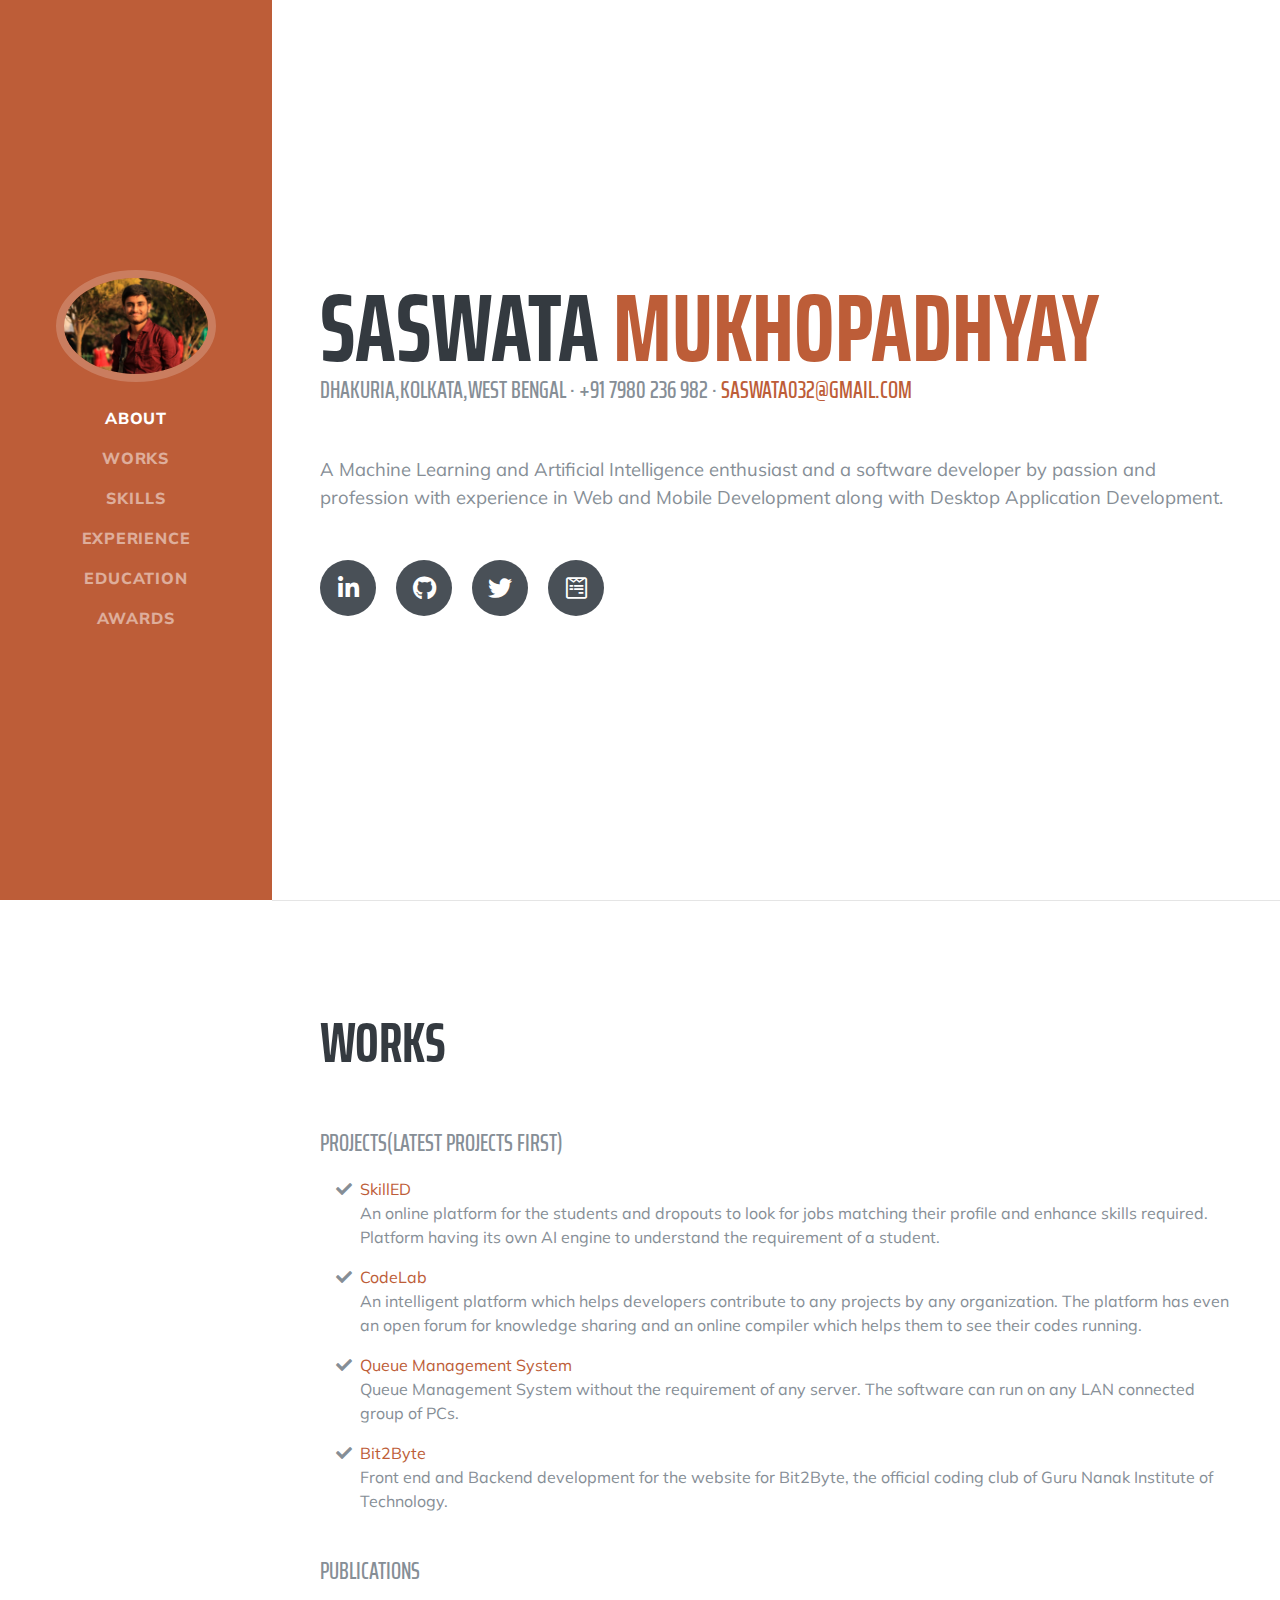
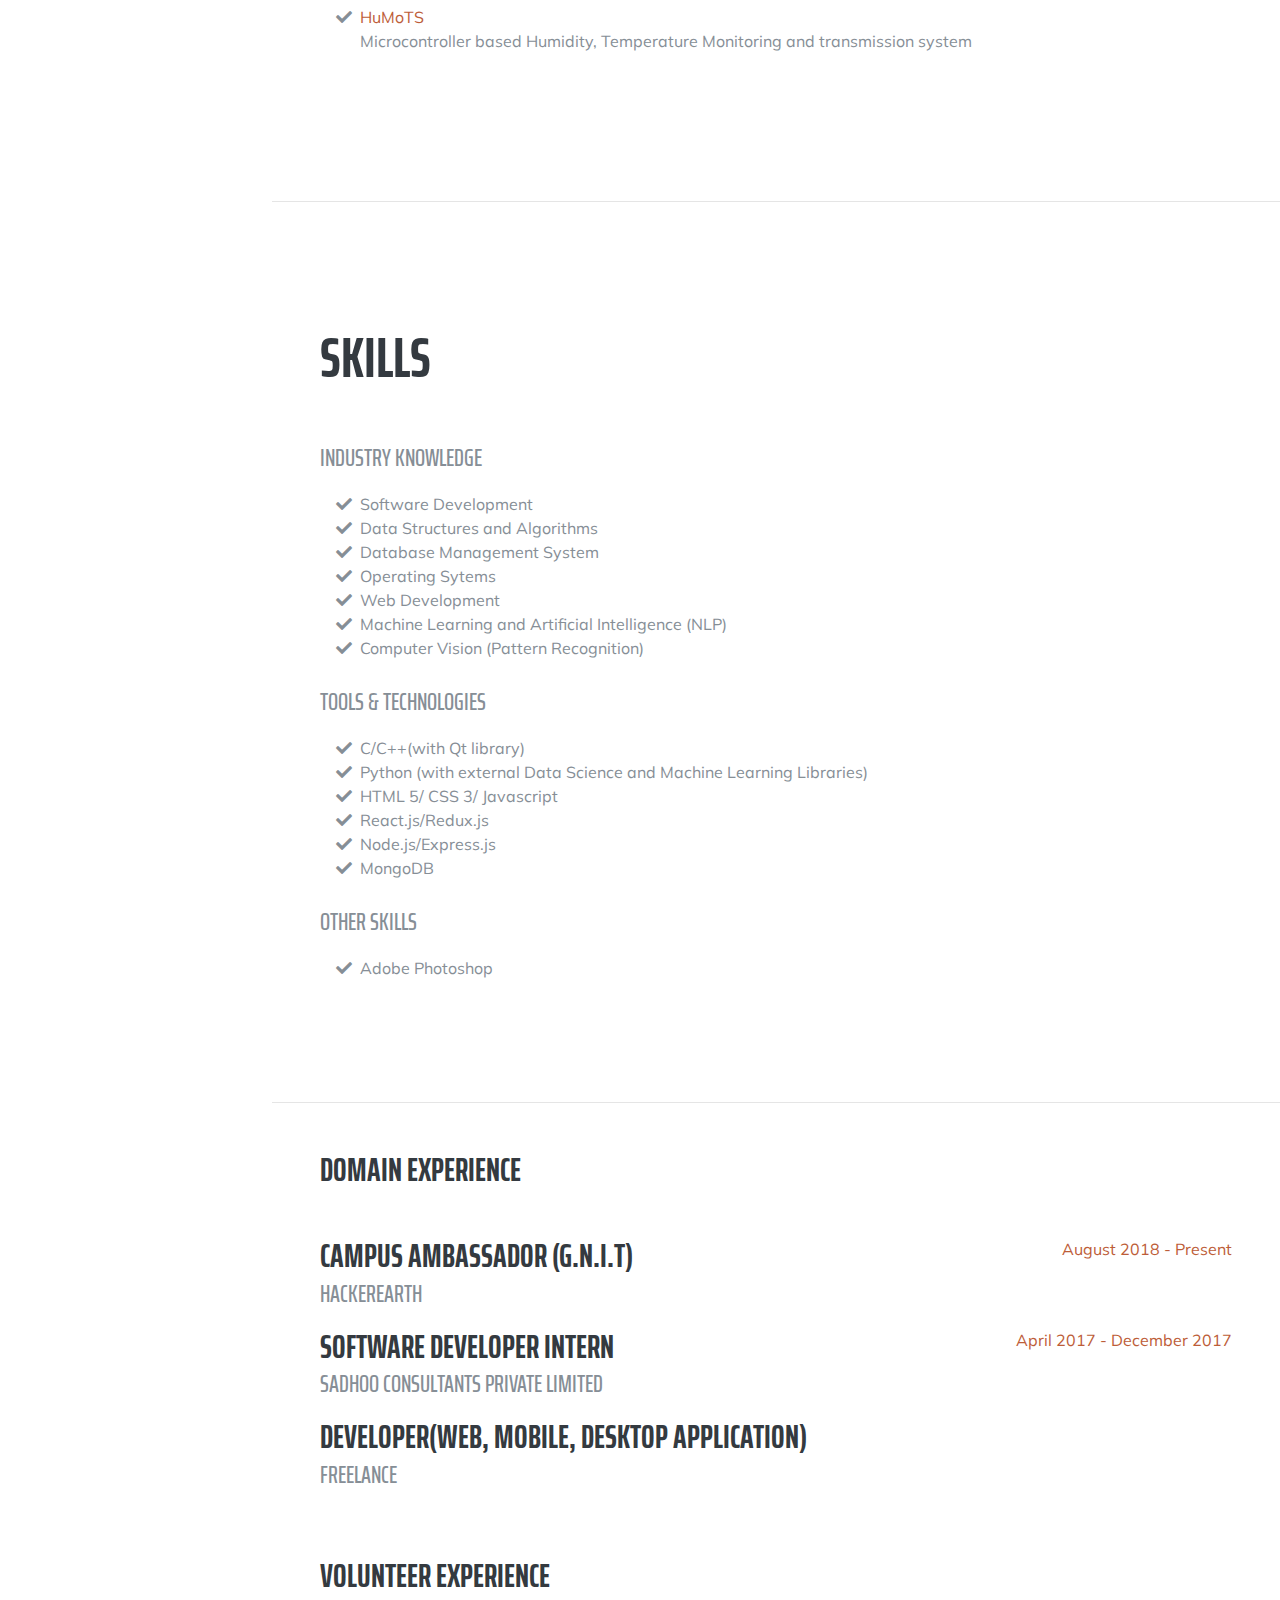
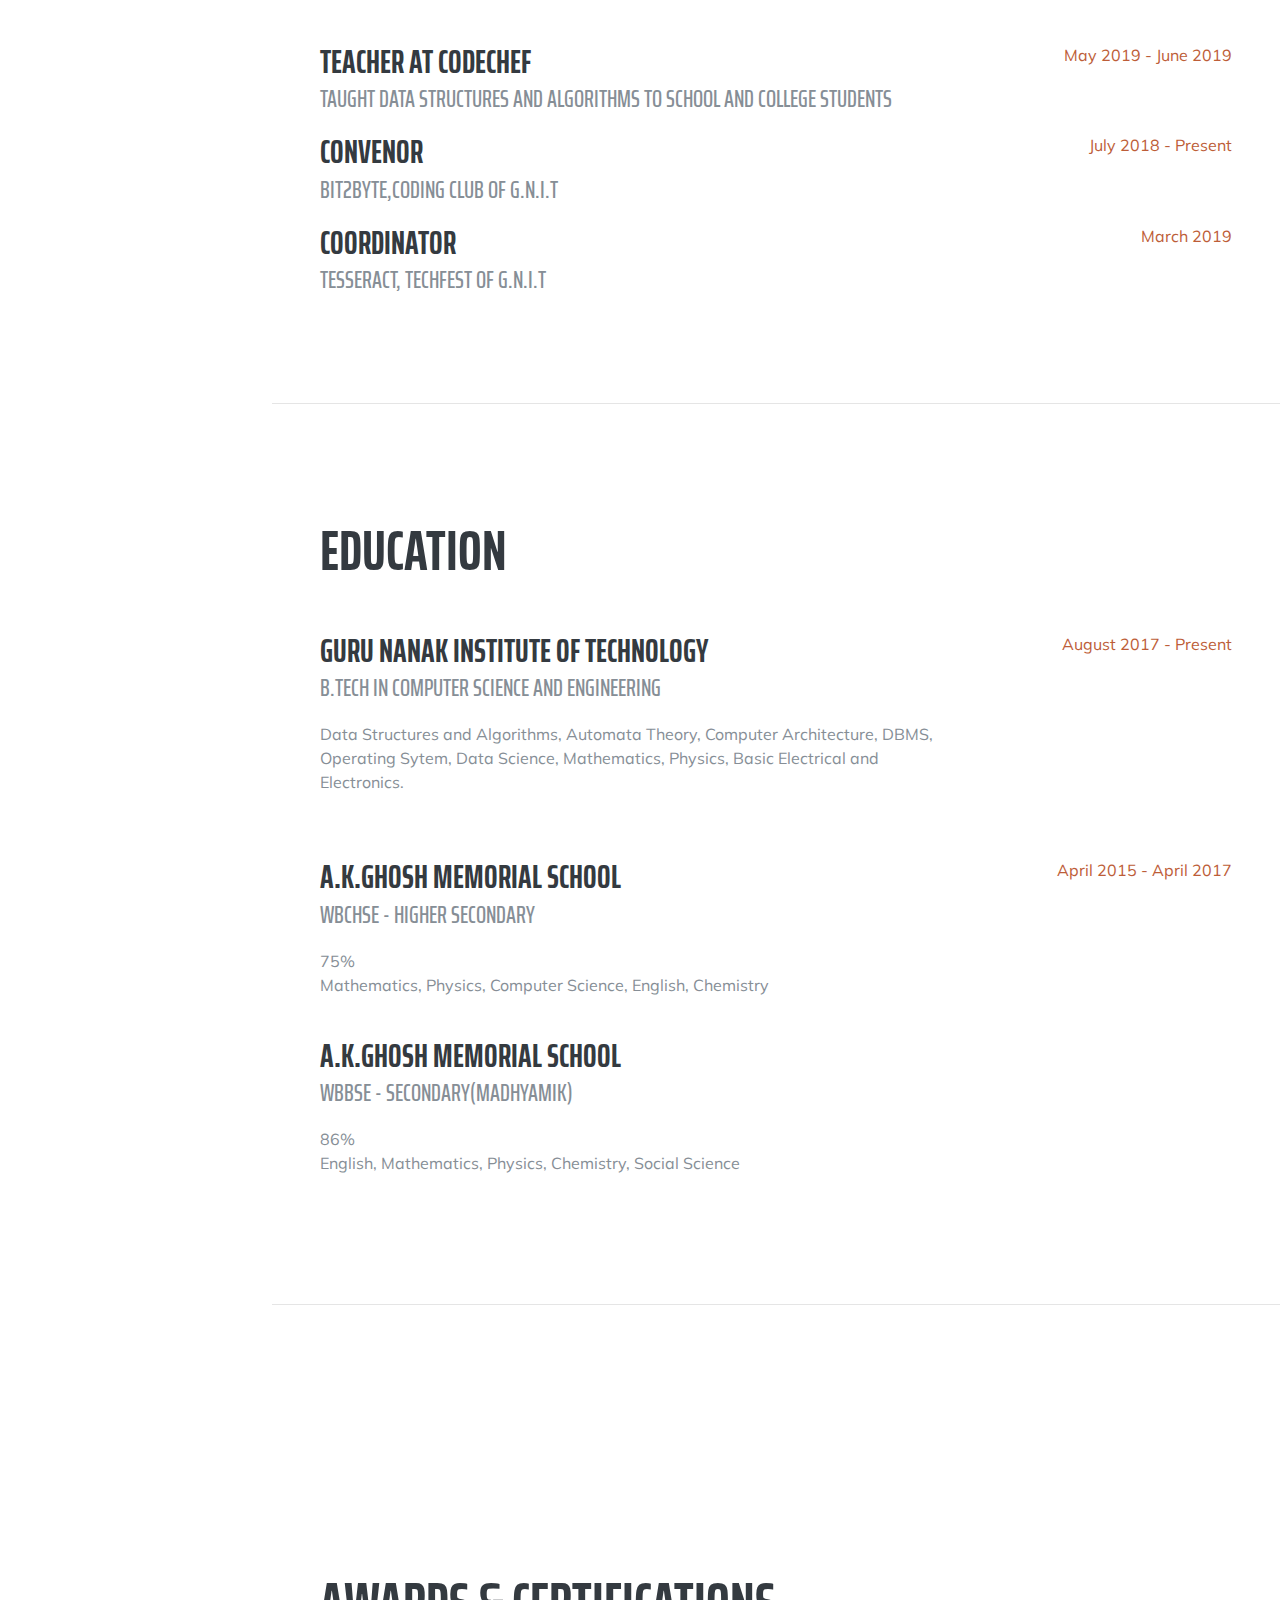
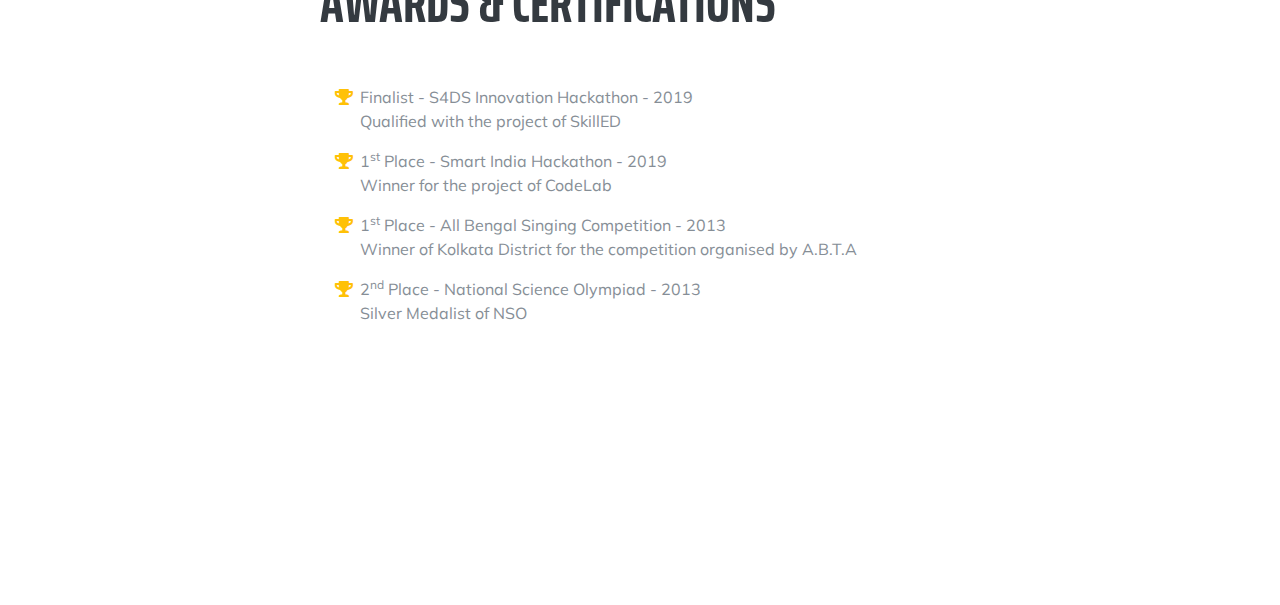
==== index.html @ 65274678 "Update index.html" ====
<!DOCTYPE html>
<html lang="en">


<head>
<meta charset="utf-8">
<meta name="viewport" content="width=device-width, initial-scale=1, shrink-to-fit=no">
<meta name="description" content="Developer resume for Saswata Mukhopadhyay">
<meta name="author" content="Saswata Mukhopadhyay">
<title>Saswata Mukhopadhyay</title>

<link href="vendor/bootstrap/css/bootstrap.min.css" rel="stylesheet">

<link href="https://fonts.googleapis.com/css?family=Saira+Extra+Condensed:500,700" rel="stylesheet">
<link href="https://fonts.googleapis.com/css?family=Muli:400,400i,800,800i" rel="stylesheet">
<link href="vendor/fontawesome-free/css/all.min.css" rel="stylesheet">

<link href="css/resume.min.css" rel="stylesheet">
</head>
<body id="page-top">
<nav class="navbar navbar-expand-lg navbar-dark bg-primary fixed-top" id="sideNav">
<a class="navbar-brand js-scroll-trigger" href="#page-top">
<span class="d-block d-lg-none">Saswata Mukhopadhyay</span>
<span class="d-none d-lg-block">
<img class="img-fluid img-profile rounded-circle mx-auto mb-2" src="img/profile.jpg" width="262px" height="262px" alt="Saswata">
</span>
</a>
<button class="navbar-toggler" type="button" data-toggle="collapse" data-target="#navbarSupportedContent" aria-controls="navbarSupportedContent" aria-expanded="false" aria-label="Toggle navigation">
<span class="navbar-toggler-icon"></span>
</button>
<div class="collapse navbar-collapse" id="navbarSupportedContent">
<ul class="navbar-nav">
<li class="nav-item">
<a class="nav-link js-scroll-trigger" href="#about">About</a>
</li>
<li class="nav-item">
<a class="nav-link js-scroll-trigger" href="#interests">Works</a>
</li>
<li class="nav-item">
<a class="nav-link js-scroll-trigger" href="#skills">Skills</a>
</li>
<li class="nav-item">
<a class="nav-link js-scroll-trigger" href="#experience">Experience</a>
</li>
<li class="nav-item">
<a class="nav-link js-scroll-trigger" href="#education">Education</a>
</li>
<li class="nav-item">
<a class="nav-link js-scroll-trigger" href="#awards">Awards</a>
</li>
</ul>
</div>
</nav>
<div class="container-fluid p-0">
<section class="resume-section p-3 p-lg-5 d-flex align-items-center" id="about">
<div class="w-100">
<h1 class="mb-0">Saswata
<span class="text-primary">Mukhopadhyay</span>
</h1>
<div class="subheading mb-5">Dhakuria,Kolkata,West Bengal · +91 7980 236 982 ·
<a href="mailto:saswata032@gmail.com">saswata032@gmail.com</a>
</div>
<p class="lead mb-5">A Machine Learning and Artificial Intelligence enthusiast and a software developer by passion and profession with experience in Web and Mobile Development along with Desktop Application Development.</p>
<div class="social-icons">
<a href="https://www.linkedin.com/in/sas032/" target="_blank">
<i class="fab fa-linkedin-in"></i>
</a>
<a href="https://github.com/sas032" target="_blank">
<i class="fab fa-github"></i>
</a>
<a href="https://twitter.com/SaswataMukhopa2" target="_blank">
<i class="fab fa-twitter"></i>
</a>
<a href="#" target="_blank">
<i class="fab fa-wpforms"></i>
</a>
</div>
</div>
</section>



<hr class="m-0">
<section class="resume-section p-3 p-lg-5 d-flex align-items-center" id="interests">
<div class="w-100">
<h2 class="mb-5">Works</h2>

<div class="subheading mb-3">Projects(Latest Projects First) </div>
<ul class="fa-ul mb-0">
<li>
<i class="fa-li fa fa-check"></i>
<a href="#" target="_blank">SkillED</a></li>
<p>An online platform for the students and dropouts to look for jobs matching their profile and enhance skills required. Platform having its own AI engine to understand the requirement of a student.</p>
<li>
<i class="fa-li fa fa-check"></i>
<a href="#" target="_blank">CodeLab</a></li>
<p>An intelligent platform which helps developers contribute to any projects by any organization. The platform has even an open forum for knowledge sharing and an online compiler which helps them to see their codes running.</p>
<li>
<i class="fa-li fa fa-check"></i>
<a href="#" target="_blank">Queue Management System</a></li>
<p>Queue Management System without the requirement of any server. The software can run on any LAN connected group of PCs.</p>
<li>
<i class="fa-li fa fa-check"></i>
<a href="#" target="_blank">Bit2Byte</a></li>
<p>Front end and Backend development for the website for Bit2Byte, the official coding club of Guru Nanak Institute of Technology.</p>
</ul><br>

 <div class="subheading mb-3">Publications </div>
<ul class="fa-ul mb-0">
<li>
<i class="fa-li fa fa-check"></i>
<a href="#" target="_blank">HuMoTS</a></li>
  <p>Microcontroller based Humidity, Temperature Monitoring and transmission system</p>
</ul><br>

<!-- <div class="subheading mb-3">Patents </div>
<ul class="fa-ul mb-0">
<li>
<i class="fa-li fa fa-check"></i>
<a href="#" target="_blank">ABC</a>
</li>
</ul><br> -->
</div>
</section>



<hr class="m-0">
<section class="resume-section p-3 p-lg-5 d-flex align-items-center" id="skills">
<div class="w-100">
<h2 class="mb-5">Skills</h2>
<div class="subheading mb-3">Industry Knowledge </div>
<ul class="fa-ul mb-0">
<li>
<i class="fa-li fa fa-check"></i>
Software Development</li>
<li>
<i class="fa-li fa fa-check"></i>
Data Structures and Algorithms</li>
<li>
<li>
<i class="fa-li fa fa-check"></i>
Database Management System</li>
<li>
<li>
<i class="fa-li fa fa-check"></i>
Operating Sytems</li>
<li>
<i class="fa-li fa fa-check"></i>
Web Development</li>
<li>
<i class="fa-li fa fa-check"></i>
Machine Learning and Artificial Intelligence (NLP)</li>
<li>
<i class="fa-li fa fa-check"></i>
Computer Vision (Pattern Recognition)</li>
</ul><br>
<div class="subheading mb-3">Tools &amp; Technologies </div>
<ul class="fa-ul mb-0">
<li>
<i class="fa-li fa fa-check"></i>
C/C++(with Qt library)</li>
<li>
<i class="fa-li fa fa-check"></i>
Python (with external Data Science and Machine Learning Libraries)</li>
<li>
<i class="fa-li fa fa-check"></i>
HTML 5/ CSS 3/ Javascript</li>
<li>
<i class="fa-li fa fa-check"></i>
React.js/Redux.js</li>
<li>
<i class="fa-li fa fa-check"></i>
Node.js/Express.js</li>
<li>
<i class="fa-li fa fa-check"></i>
MongoDB</li>
</ul><br>
<div class="subheading mb-3">Other Skills </div>
<ul class="fa-ul mb-0">
<li>
<i class="fa-li fa fa-check"></i>
Adobe Photoshop</li>
<li>
</ul>
</div>
</section>




<hr class="m-0">
<section class="resume-section p-3 p-lg-5 d-flex justify-content-center" id="experience">
<div class="w-100">
 <h3 class="mb-0">Domain Experience</h3><br><br>
<div class="resume-item d-flex flex-column flex-md-row justify-content-between">
<div class="resume-content">
<h3 class="mb-0">Campus Ambassador (G.N.I.T)</h3>
<div class="subheading mb-3">HackerEarth</div>
</div>
<div class="resume-date text-md-right">
<span class="text-primary">August 2018 - Present</span>
</div>
</div>
<div class="resume-item d-flex flex-column flex-md-row justify-content-between">
<div class="resume-content">
<h3 class="mb-0">Software Developer Intern</h3>
<div class="subheading mb-3">Sadhoo Consultants Private Limited</div>
</div>
<div class="resume-date text-md-right">
<span class="text-primary">April 2017 - December 2017</span>
</div>
</div>
<div class="resume-item d-flex flex-column flex-md-row justify-content-between">
<div class="resume-content">
<h3 class="mb-0">Developer(Web, Mobile, Desktop Application)</h3>
<div class="subheading mb-3">Freelance</div>
</div>
</div><br><br>
 <h3 class="mb-0">Volunteer Experience</h3><br><br>
<div class="resume-item d-flex flex-column flex-md-row justify-content-between">

<div class="resume-content">
<h3 class="mb-0">Teacher at CodeChef</h3>
<div class="subheading mb-3">Taught Data Structures and Algorithms to school and college students</div>
</div>
<div class="resume-date text-md-right">
<span class="text-primary">May 2019 - June 2019</span>
</div>
</div>
<div class="resume-item d-flex flex-column flex-md-row justify-content-between">
<div class="resume-content">
<h3 class="mb-0">Convenor</h3>
<div class="subheading mb-3">Bit2Byte,coding club of G.N.I.T</div>
</div>
<div class="resume-date text-md-right">
<span class="text-primary">July 2018 - Present</span>
</div>
</div>
 <div class="resume-item d-flex flex-column flex-md-row justify-content-between">
<div class="resume-content">
<h3 class="mb-0">Coordinator</h3>
<div class="subheading mb-3">Tesseract, Techfest of G.N.I.T</div>
</div>
<div class="resume-date text-md-right">
<span class="text-primary">March 2019 </span>
</div>
</div>
</div>
</section>








<hr class="m-0">
<section class="resume-section p-3 p-lg-5 d-flex align-items-center" id="education">
<div class="w-100">
<h2 class="mb-5">Education</h2>
<div class="resume-item d-flex flex-column flex-md-row justify-content-between mb-5">
<div class="resume-content">
<h3 class="mb-0">Guru Nanak Institute of Technology</h3>
<div class="subheading mb-3">B.Tech in  Computer Science and Engineering</div>
<div></div>
<p>Data Structures and Algorithms, Automata Theory, Computer Architecture, DBMS, Operating Sytem, Data Science, Mathematics, Physics, Basic Electrical and Electronics.</p>
</div>
<div class="resume-date text-md-right">
<span class="text-primary">August 2017 - Present</span>
</div>
</div>
<div class="resume-item d-flex flex-column flex-md-row justify-content-between">
<div class="resume-content">
<h3 class="mb-0">A.K.Ghosh Memorial School</h3>
<div class="subheading mb-3">WBCHSE - Higher Secondary</div>
<div>75%</div>
<p>Mathematics, Physics, Computer Science, English, Chemistry</p>
</div>
<div class="resume-date text-md-right">
<span class="text-primary">April 2015 - April 2017</span>
</div>
</div><br>
<div class="resume-item d-flex flex-column flex-md-row justify-content-between">
<div class="resume-content">
<h3 class="mb-0">A.K.Ghosh Memorial School</h3>
<div class="subheading mb-3">WBBSE - Secondary(Madhyamik)</div>
<div>86%</div>
<p>English, Mathematics, Physics, Chemistry, Social Science</p>
</div>
</div>
</div>
</section>














<hr class="m-0">
<section class="resume-section p-3 p-lg-5 d-flex align-items-center" id="awards">
<div class="w-100">
<h2 class="mb-5">Awards &amp; Certifications</h2>
<ul class="fa-ul mb-0">
<li>
<i class="fa-li fa fa-trophy text-warning"></i>
Finalist - S4DS Innovation Hackathon - 2019
<p>Qualified with the project of SkillED</p>
</li>
<li>
<i class="fa-li fa fa-trophy text-warning"></i>
1<sup>st</sup>
Place - Smart India Hackathon - 2019
<p>Winner for the project of CodeLab</p>
</li>
<li>
<i class="fa-li fa fa-trophy text-warning"></i>
1<sup>st</sup>
Place - All Bengal Singing Competition - 2013
<p>Winner of Kolkata District for the competition organised by A.B.T.A</p>
</li>
<li>
<i class="fa-li fa fa-trophy text-warning"></i>
2<sup>nd</sup>
Place - National Science Olympiad - 2013
<p>Silver Medalist of NSO</p>
</li>

</ul>
</div>
</section>
</div>

<script data-cfasync="false" src="cdn-cgi/scripts/5c5dd728/cloudflare-static/email-decode.min.js"></script><script src="vendor/jquery/jquery.min.js"></script>
<script src="vendor/bootstrap/js/bootstrap.bundle.min.js"></script>

<script src="vendor/jquery-easing/jquery.easing.min.js"></script>

<script src="js/resume.min.js"></script>
</body>

</html>
---- css/resume.min.css ----
/*!
 * Start Bootstrap - Resume v5.0.5 (https://startbootstrap.com/template-overviews/resume)
 * Copyright 2013-2019 Start Bootstrap
 * Licensed under MIT (https://github.com/BlackrockDigital/startbootstrap-resume/blob/master/LICENSE)
 */body{font-family:Muli,-apple-system,BlinkMacSystemFont,'Segoe UI',Roboto,'Helvetica Neue',Arial,sans-serif,'Apple Color Emoji','Segoe UI Emoji','Segoe UI Symbol','Noto Color Emoji';padding-top:54px;color:#868e96}@media (min-width:992px){body{padding-top:0;padding-left:17rem}}h1,h2,h3,h4,h5,h6{font-family:'Saira Extra Condensed',-apple-system,BlinkMacSystemFont,'Segoe UI',Roboto,'Helvetica Neue',Arial,sans-serif,'Apple Color Emoji','Segoe UI Emoji','Segoe UI Symbol','Noto Color Emoji';font-weight:700;text-transform:uppercase;color:#343a40}h1{font-size:6rem;line-height:5.5rem}h2{font-size:3.5rem}h3{font-size:2rem}p.lead{font-size:1.15rem;font-weight:400}.subheading{text-transform:uppercase;font-weight:500;font-family:'Saira Extra Condensed',-apple-system,BlinkMacSystemFont,'Segoe UI',Roboto,'Helvetica Neue',Arial,sans-serif,'Apple Color Emoji','Segoe UI Emoji','Segoe UI Symbol','Noto Color Emoji';font-size:1.5rem}.social-icons a{display:inline-block;height:3.5rem;width:3.5rem;background-color:#495057;color:#fff!important;border-radius:100%;text-align:center;font-size:1.5rem;line-height:3.5rem;margin-right:1rem}.social-icons a:last-child{margin-right:0}.social-icons a:hover{background-color:#bd5d38}.dev-icons{font-size:3rem}.dev-icons .list-inline-item i:hover{color:#bd5d38}#sideNav .navbar-nav .nav-item .nav-link{font-weight:800;letter-spacing:.05rem;text-transform:uppercase}#sideNav .navbar-toggler:focus{outline-color:#d48a6e}@media (min-width:992px){#sideNav{text-align:center;position:fixed;top:0;left:0;display:-webkit-box;display:-ms-flexbox;display:flex;-webkit-box-orient:vertical;-webkit-box-direction:normal;-ms-flex-direction:column;flex-direction:column;width:17rem;height:100vh}#sideNav .navbar-brand{display:-webkit-box;display:-ms-flexbox;display:flex;margin:auto auto 0;padding:.5rem}#sideNav .navbar-brand .img-profile{max-width:10rem;max-height:10rem;border:.5rem solid rgba(255,255,255,.2)}#sideNav .navbar-collapse{display:-webkit-box;display:-ms-flexbox;display:flex;-webkit-box-align:start;-ms-flex-align:start;align-items:flex-start;-webkit-box-flex:0;-ms-flex-positive:0;flex-grow:0;width:100%;margin-bottom:auto}#sideNav .navbar-collapse .navbar-nav{-webkit-box-orient:vertical;-webkit-box-direction:normal;-ms-flex-direction:column;flex-direction:column;width:100%}#sideNav .navbar-collapse .navbar-nav .nav-item{display:block}#sideNav .navbar-collapse .navbar-nav .nav-item .nav-link{display:block}}section.resume-section{padding-top:5rem!important;padding-bottom:5rem!important;max-width:75rem}section.resume-section .resume-item .resume-date{min-width:none}@media (min-width:768px){section.resume-section{min-height:100vh}section.resume-section .resume-item .resume-date{min-width:18rem}}@media (min-width:992px){section.resume-section{padding-top:3rem!important;padding-bottom:3rem!important}}.bg-primary{background-color:#bd5d38!important}.text-primary{color:#bd5d38!important}a{color:#bd5d38}a:active,a:focus,a:hover{color:#824027}
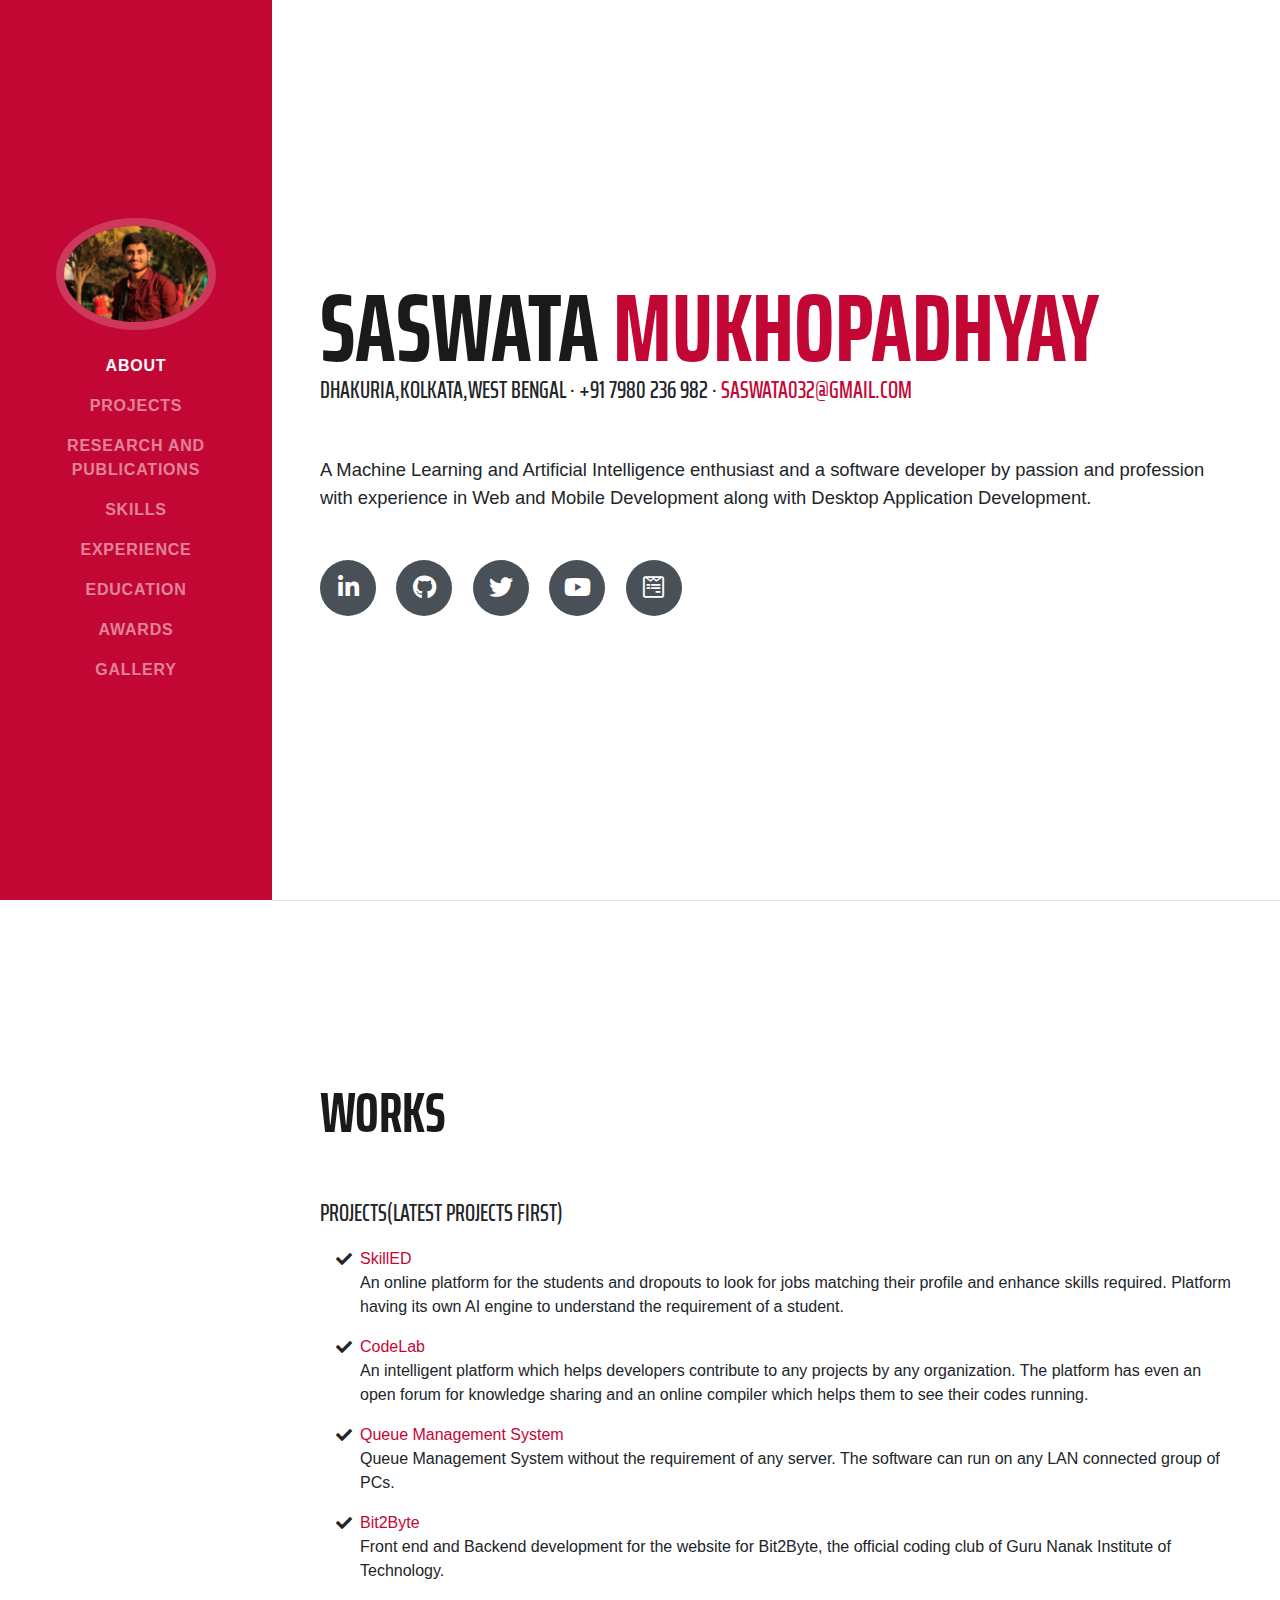
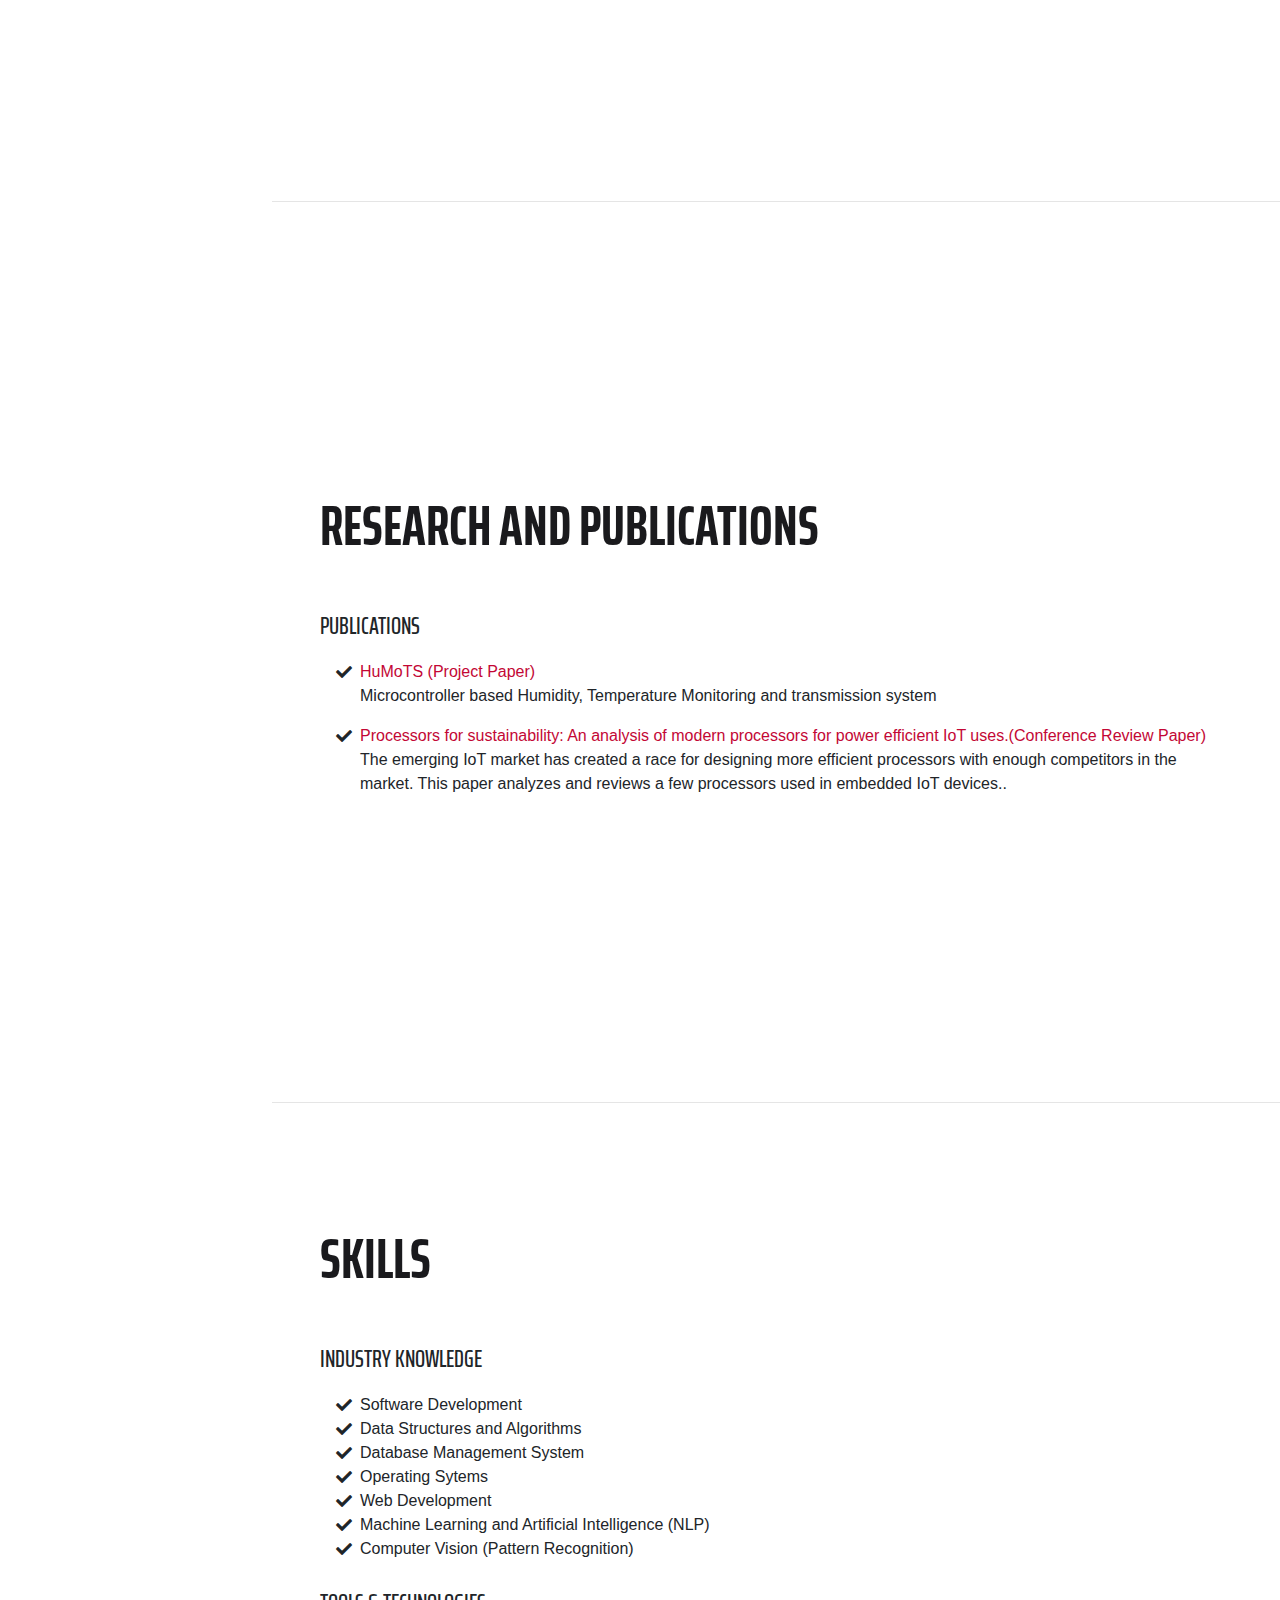
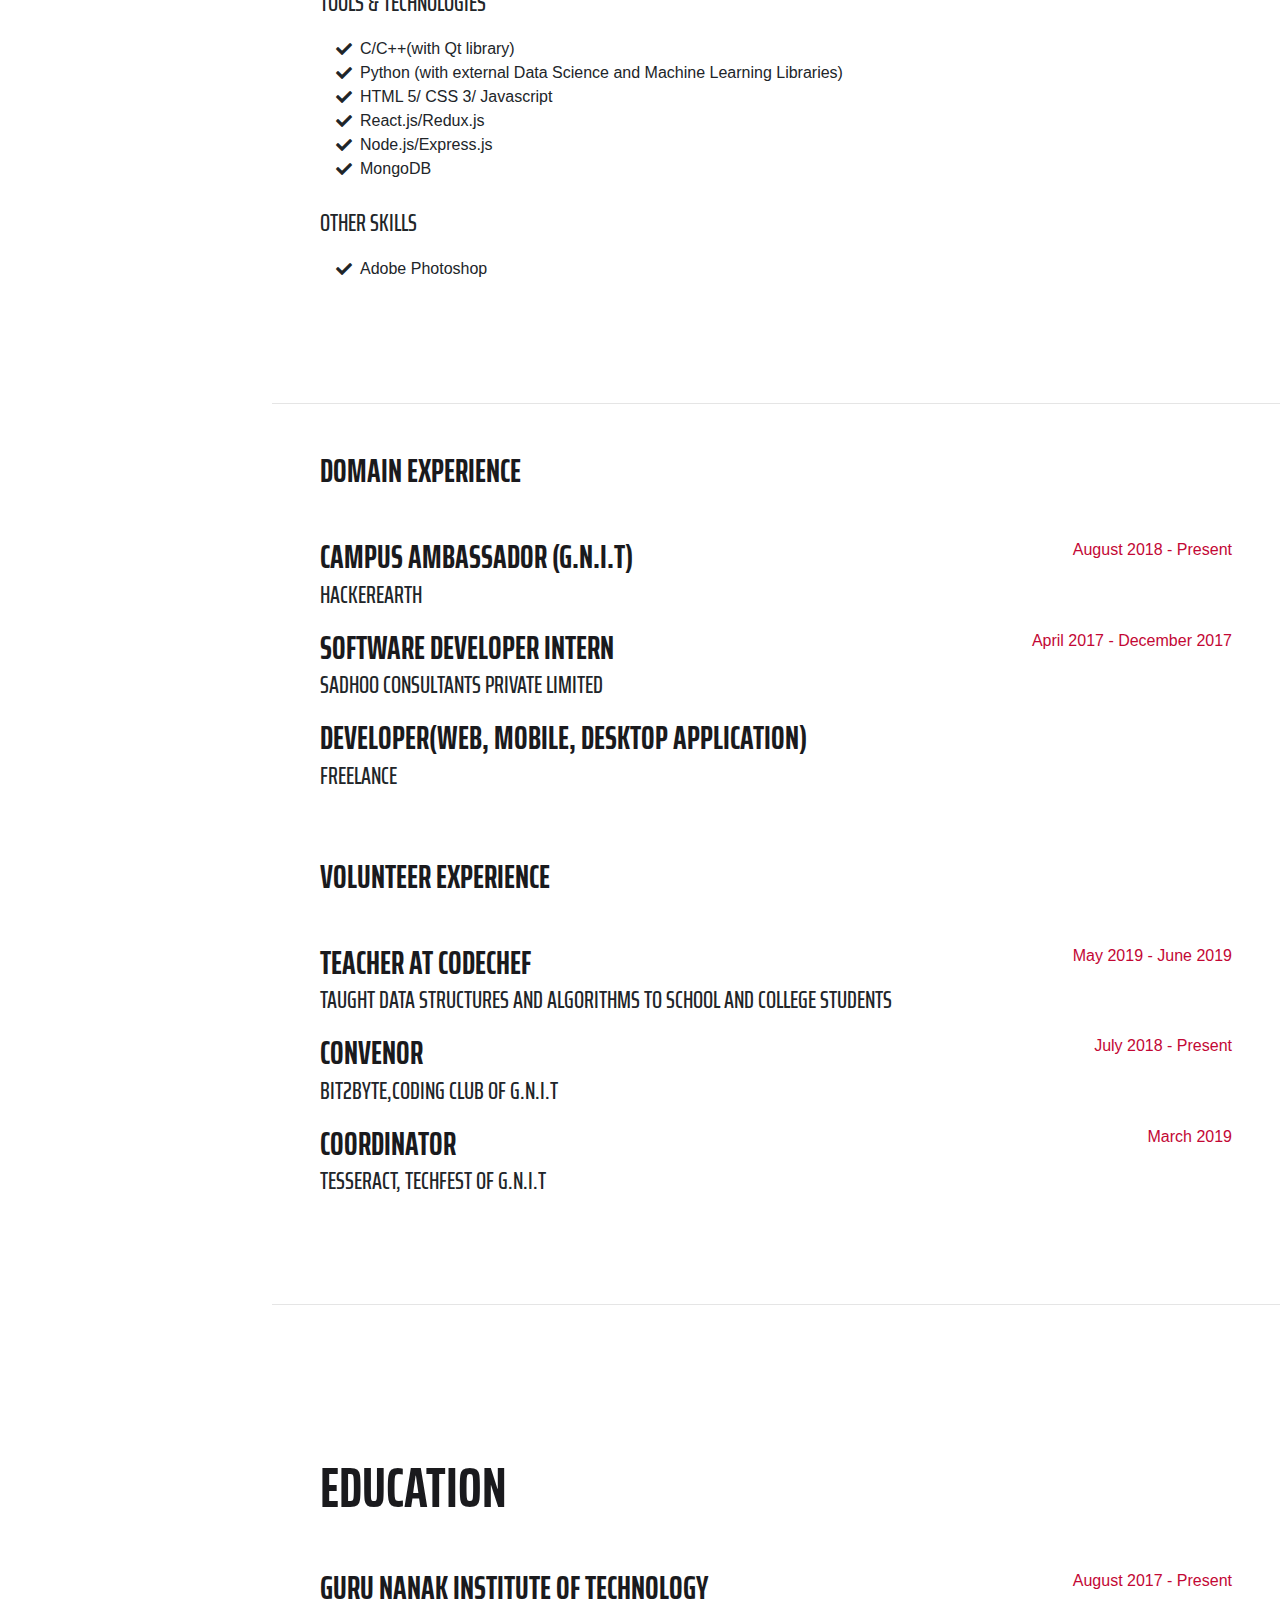
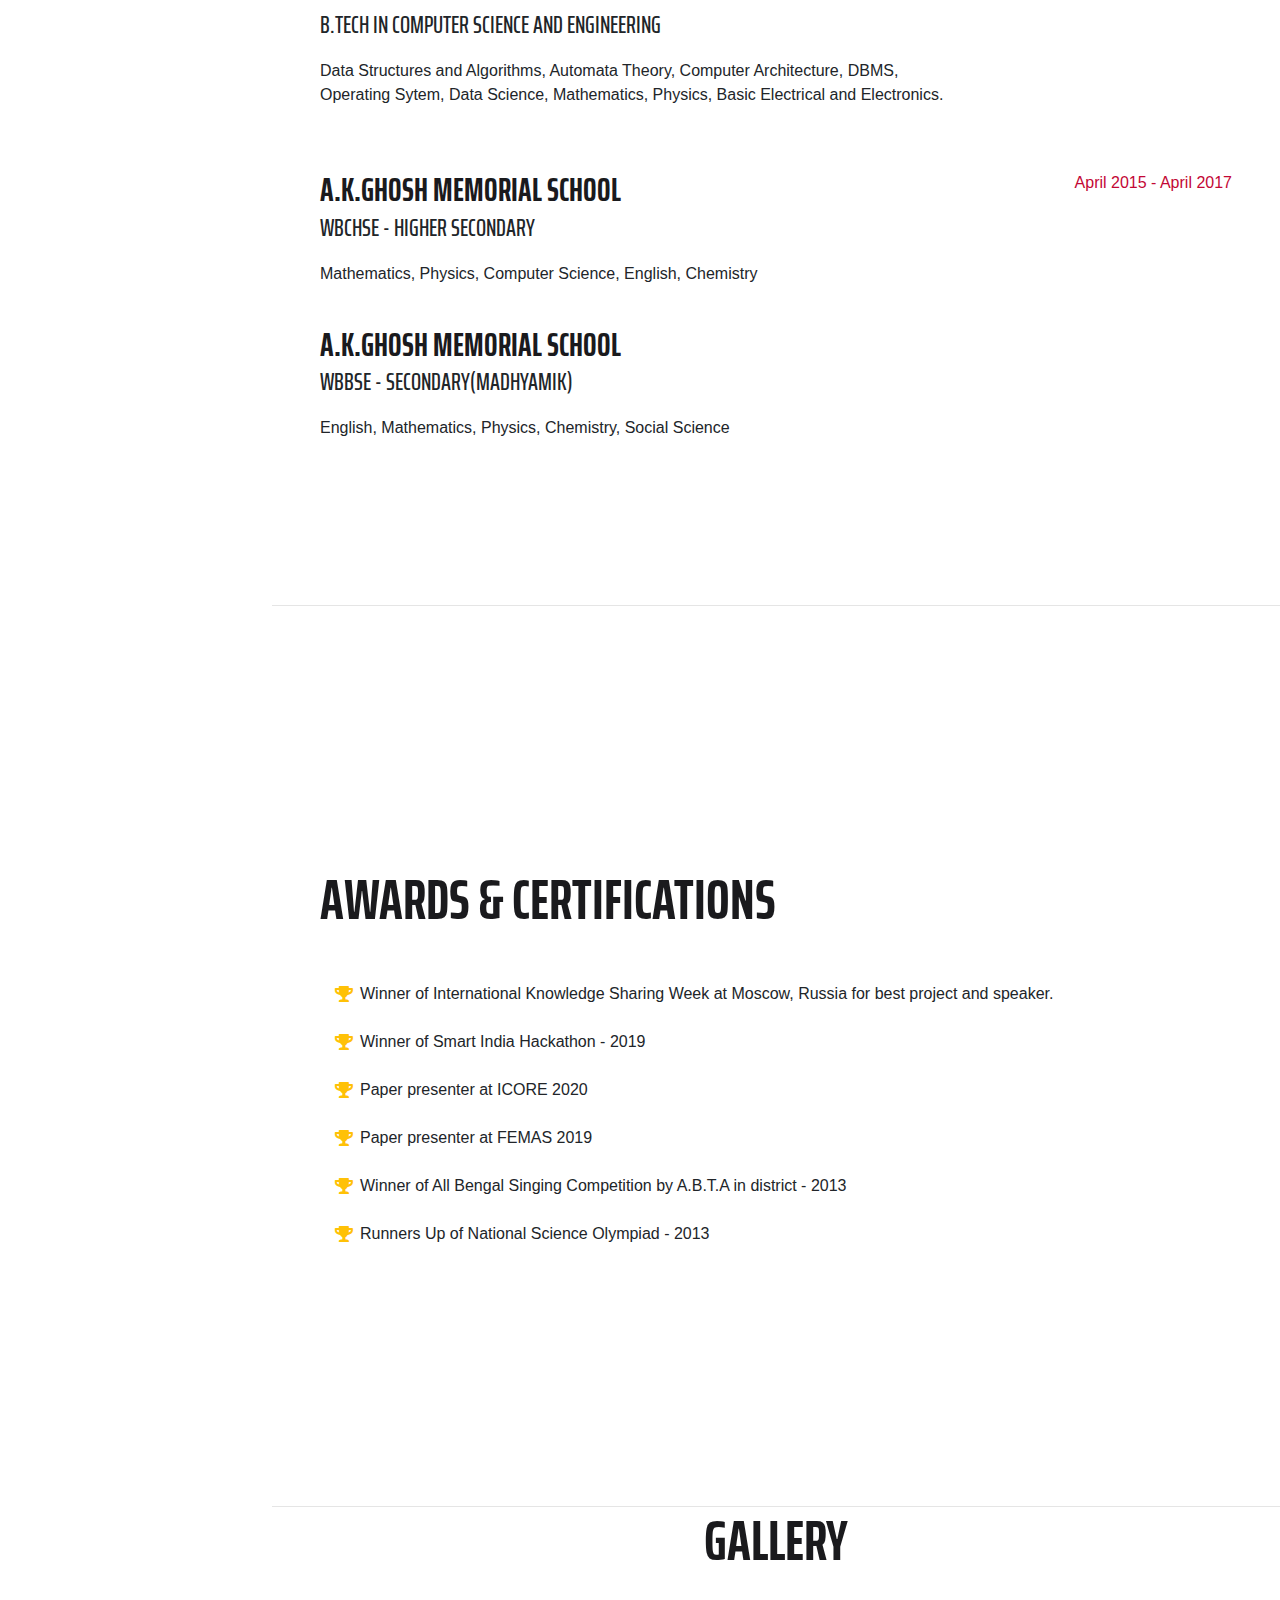
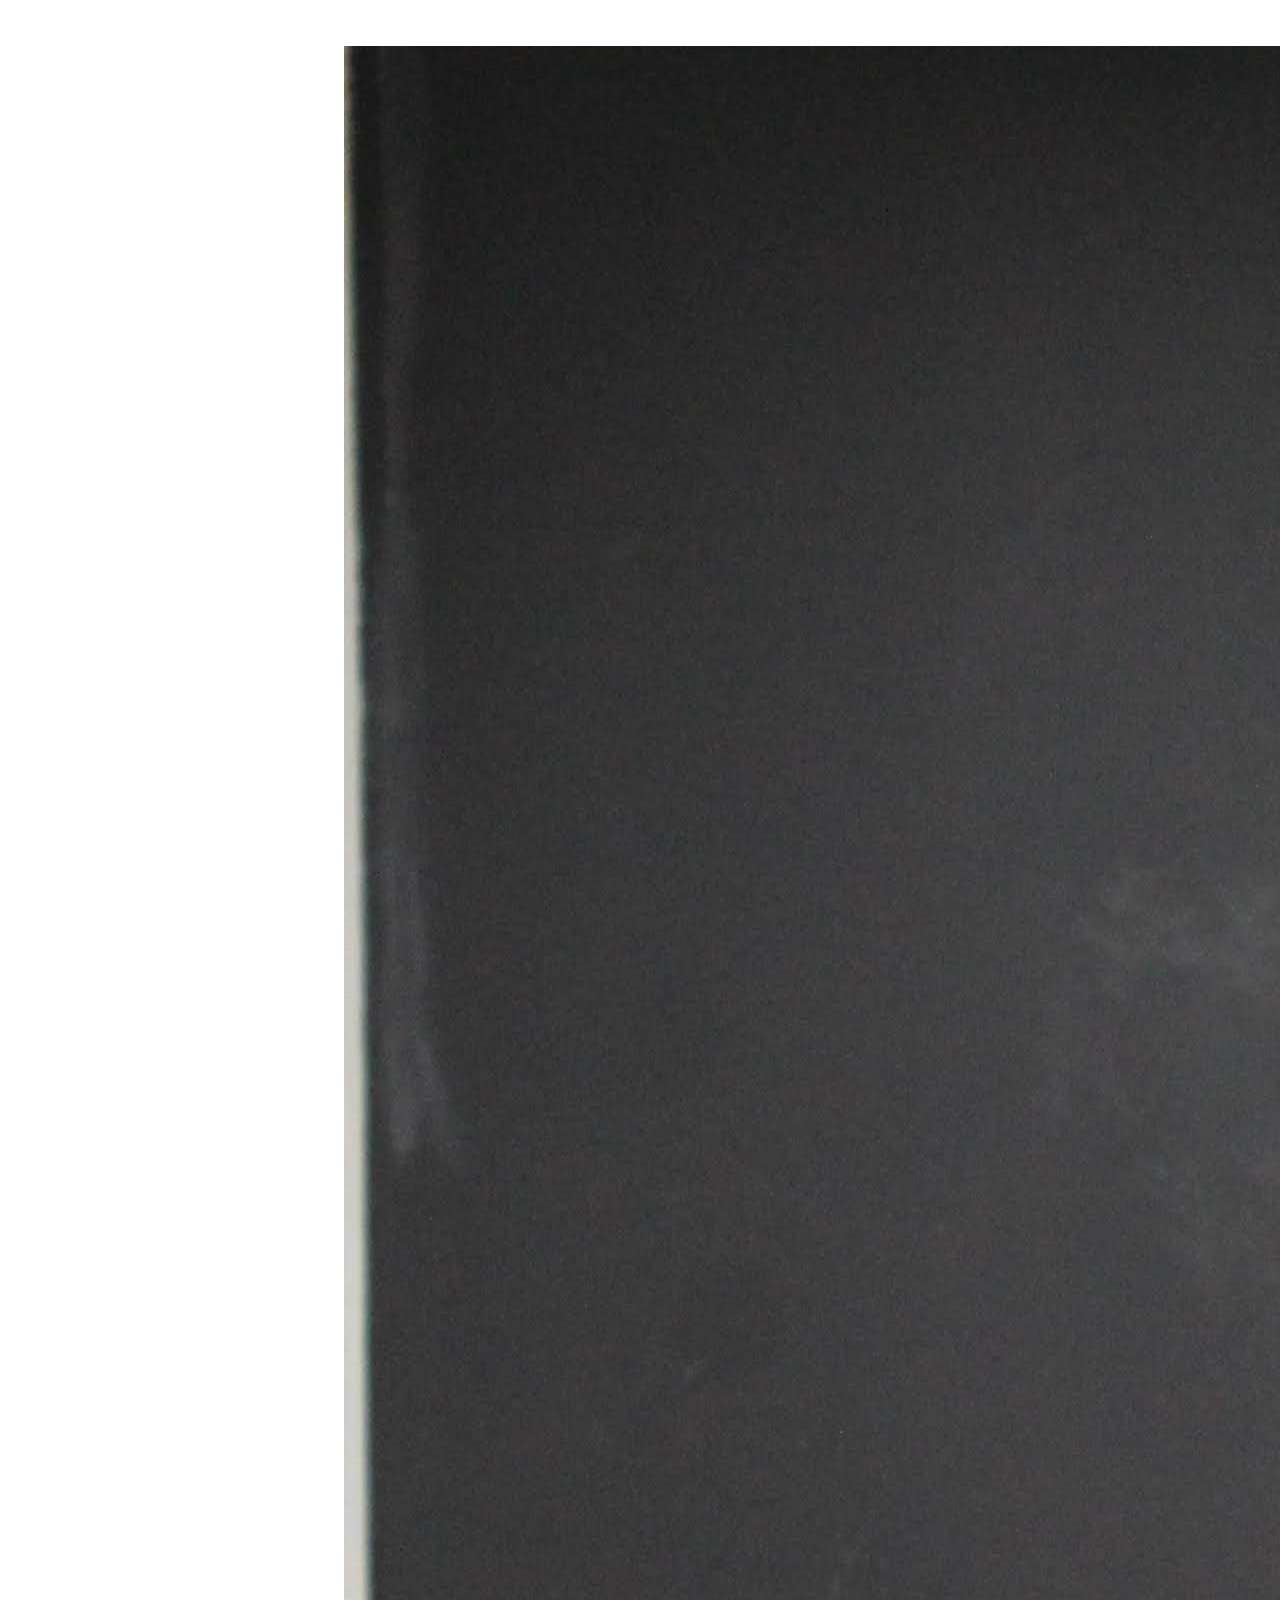
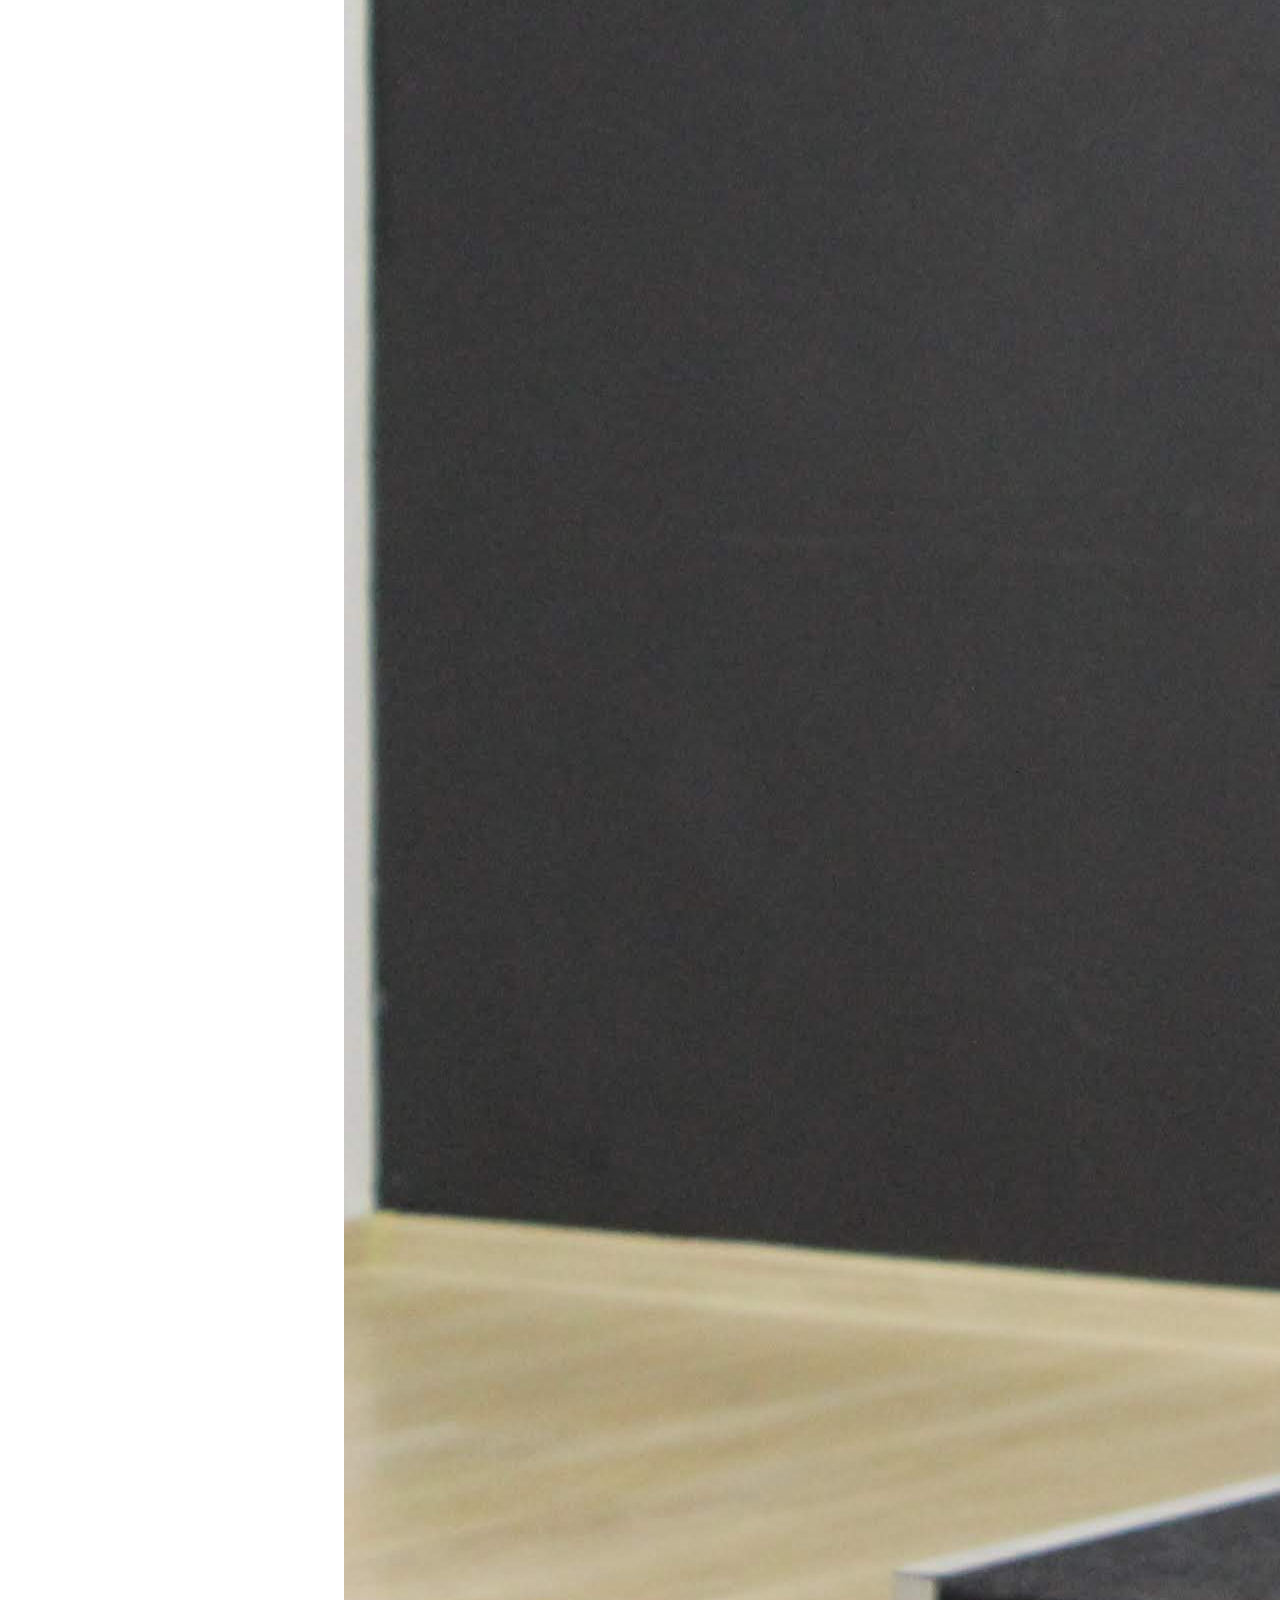
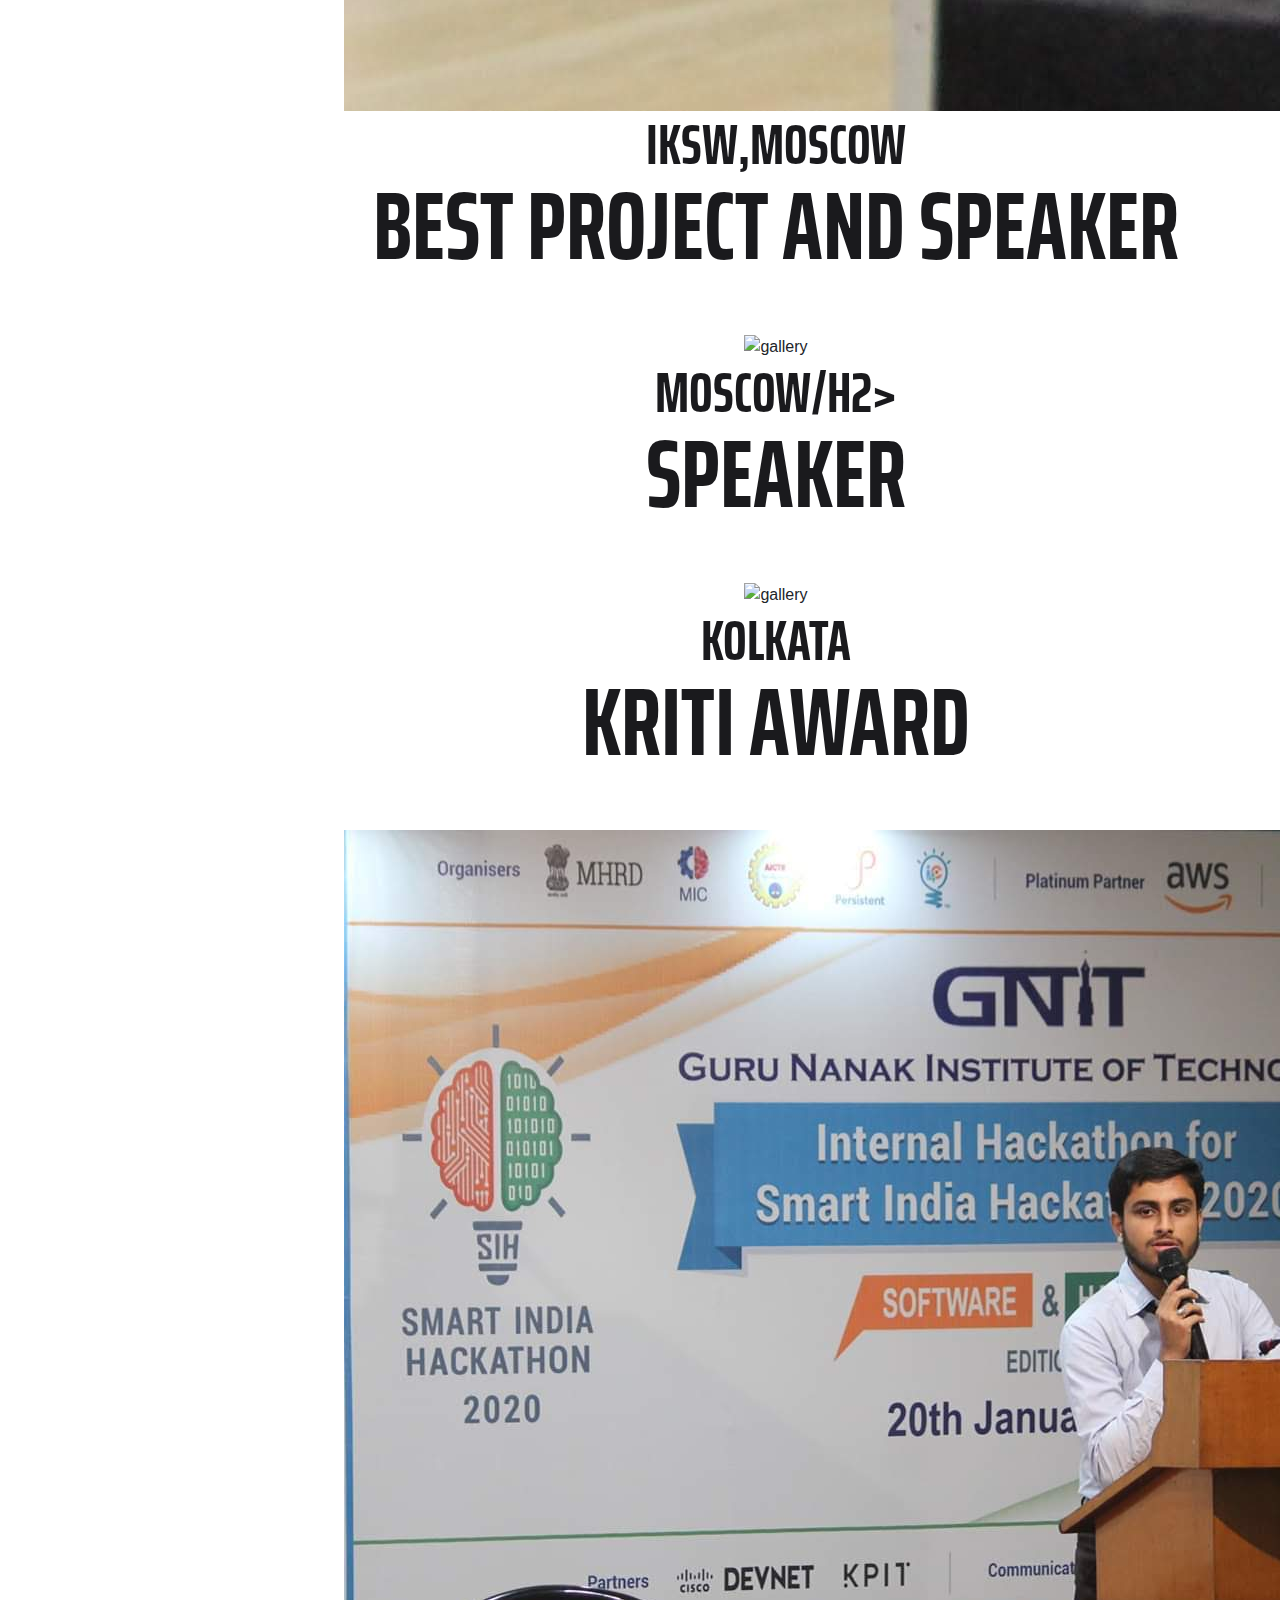
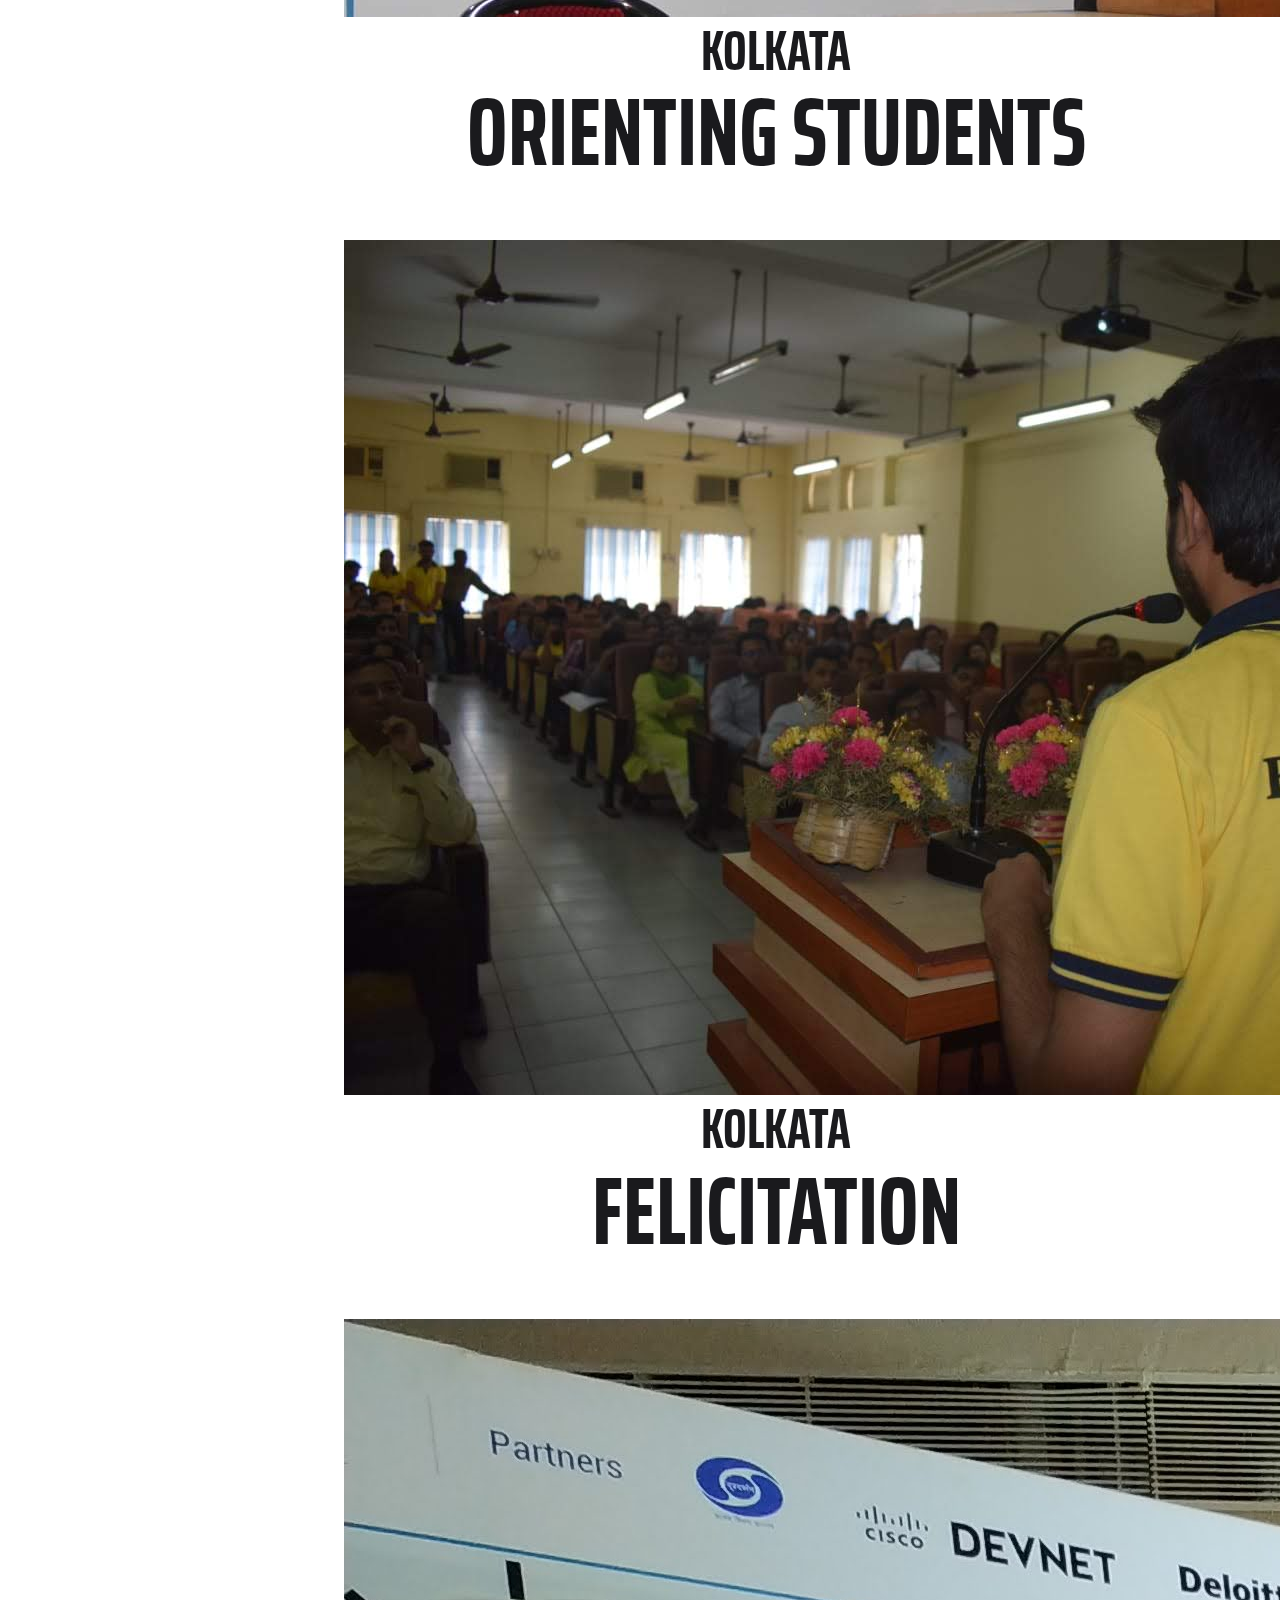
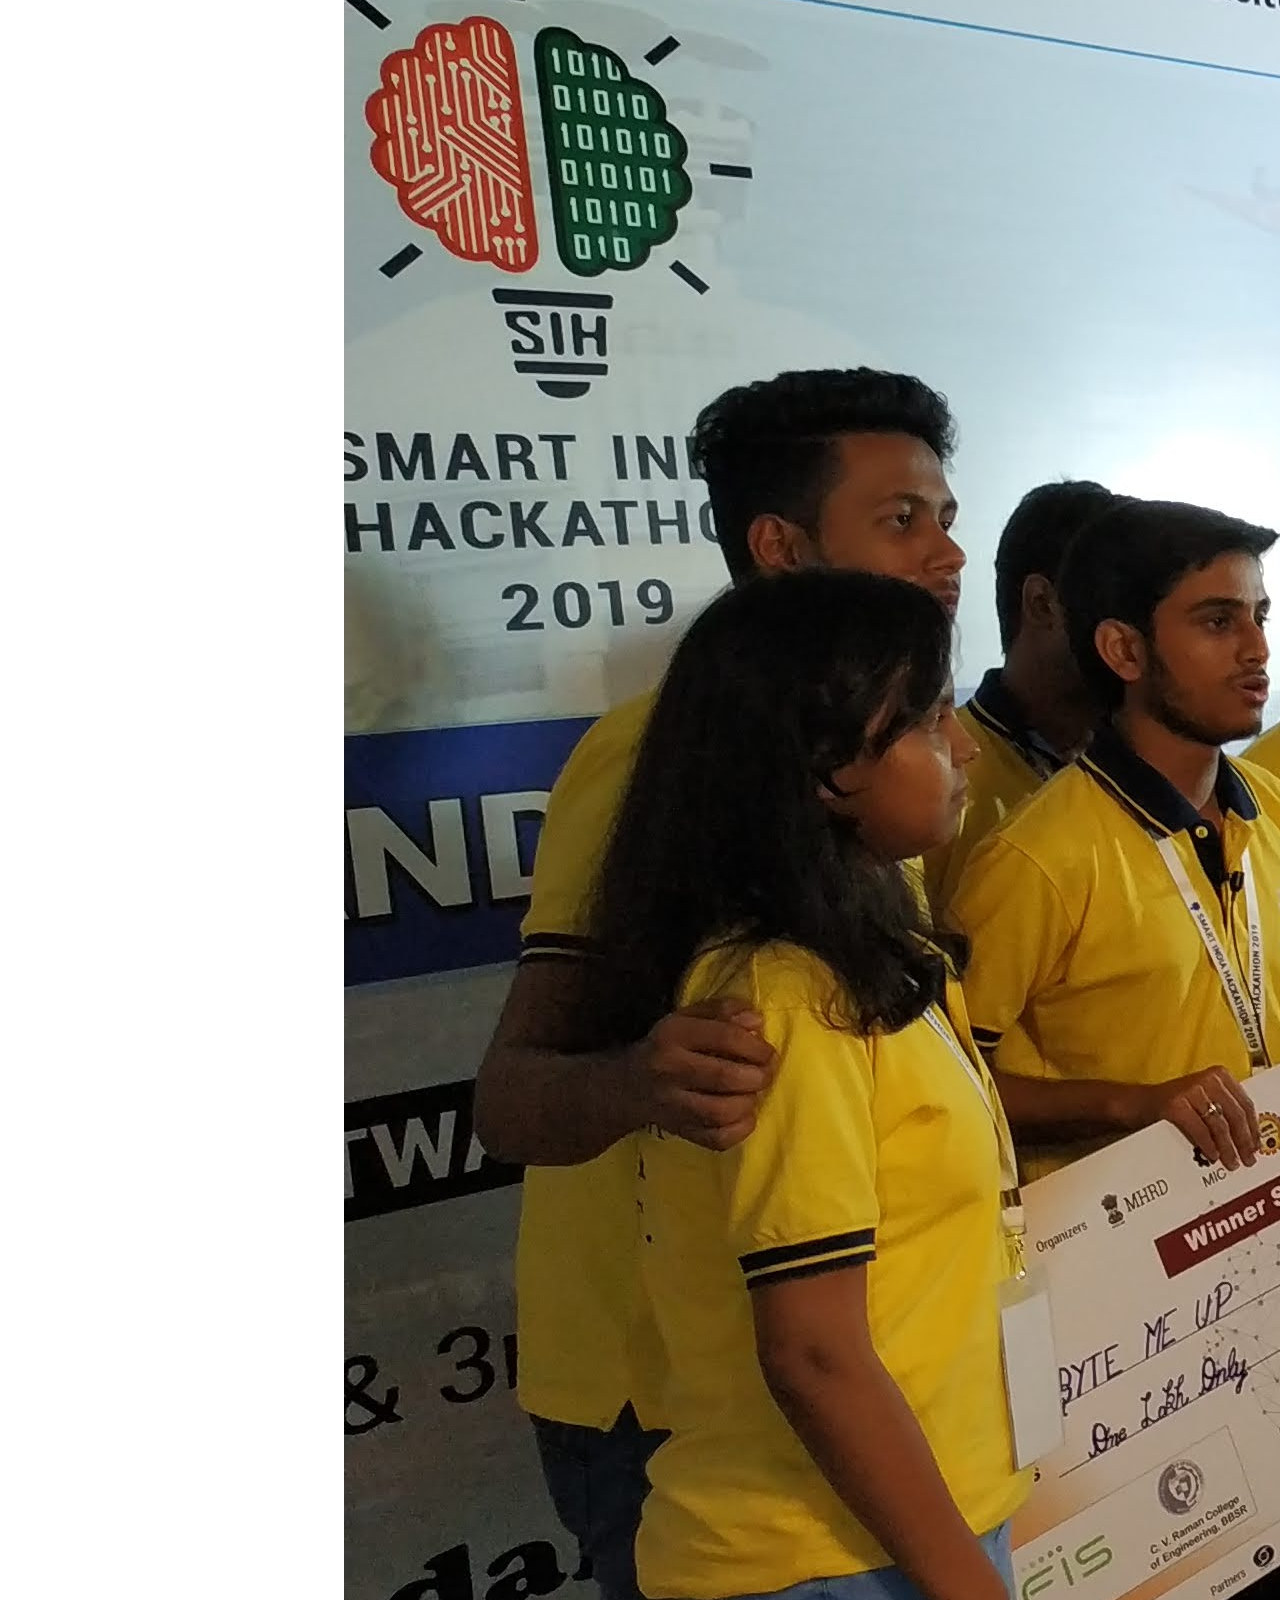
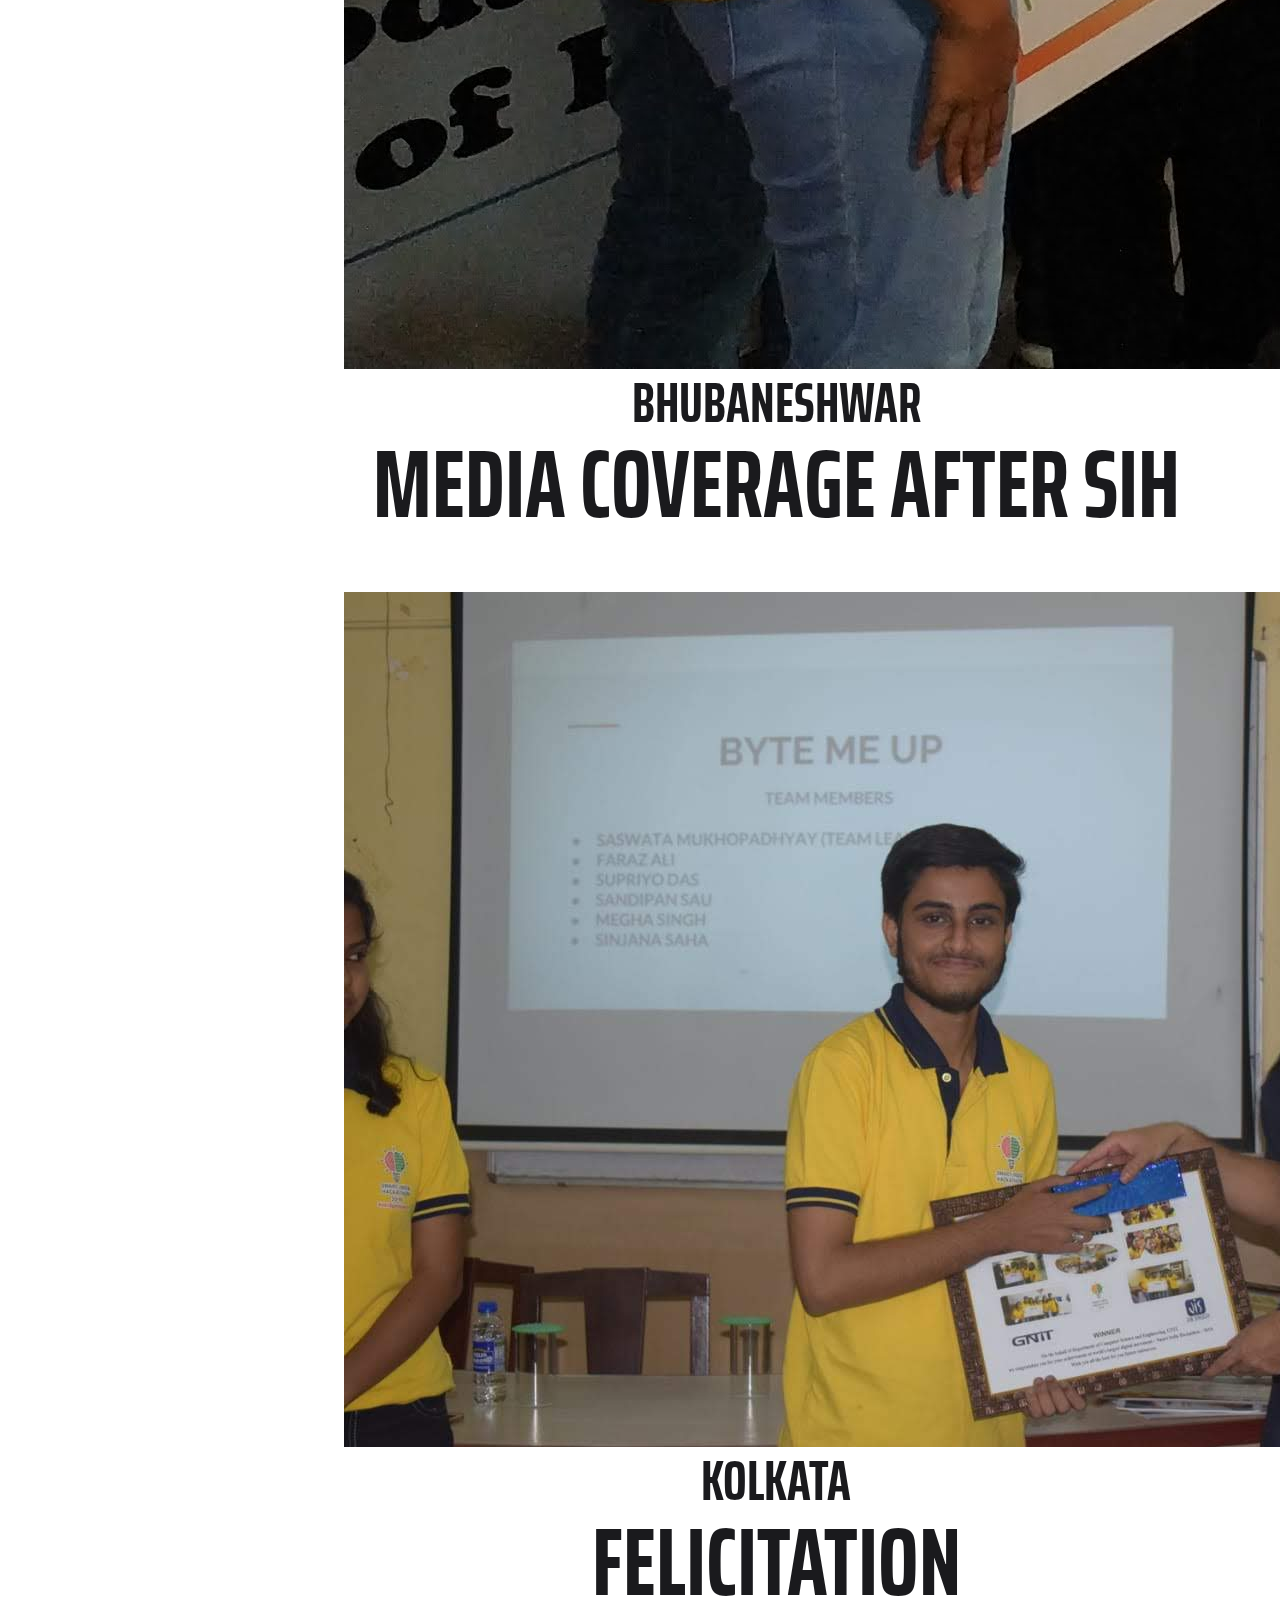
==== commit 584bf236: "changes" ====
--- a/index.html
+++ b/index.html
@@ -14,8 +14,9 @@
 <link href="https://fonts.googleapis.com/css?family=Saira+Extra+Condensed:500,700" rel="stylesheet">
 <link href="https://fonts.googleapis.com/css?family=Muli:400,400i,800,800i" rel="stylesheet">
 <link href="vendor/fontawesome-free/css/all.min.css" rel="stylesheet">
-
+<link href="https://unpkg.com/tailwindcss@^1.0/dist/tailwind.min.css" rel="stylesheet">
 <link href="css/resume.min.css" rel="stylesheet">
+
 </head>
 <body id="page-top">
 <nav class="navbar navbar-expand-lg navbar-dark bg-primary fixed-top" id="sideNav">
@@ -34,8 +35,14 @@
 <a class="nav-link js-scroll-trigger" href="#about">About</a>
 </li>
 <li class="nav-item">
-<a class="nav-link js-scroll-trigger" href="#interests">Works</a>
-</li>
+<a class="nav-link js-scroll-trigger" href="#interests">Projects</a>
+</li>
+<li class="nav-item">
+<a class="nav-link js-scroll-trigger" href="#pub">Research and Publications</a>
+</li>
+<!-- <li class="nav-item">
+ <a class="nav-link js-scroll-trigger" href="#patents">Patents</a>
+</li> -->
 <li class="nav-item">
 <a class="nav-link js-scroll-trigger" href="#skills">Skills</a>
 </li>
@@ -48,6 +55,12 @@
 <li class="nav-item">
 <a class="nav-link js-scroll-trigger" href="#awards">Awards</a>
 </li>
+<li class="nav-item">
+<a class="nav-link js-scroll-trigger" href="#gallery">Gallery</a>
+</li>
+<!--<li class="nav-item">
+<a class="nav-link js-scroll-trigger" href="#videos">Videos</a>
+</li>-->
 </ul>
 </div>
 </nav>
@@ -71,6 +84,9 @@
 <a href="https://twitter.com/SaswataMukhopa2" target="_blank">
 <i class="fab fa-twitter"></i>
 </a>
+<a href="https://www.youtube.com/channel/UCl9zAltbJCc0pGLVRjim12A" target="_blank">
+  <i class="fab fa-youtube"></i>
+  </a>
 <a href="#" target="_blank">
 <i class="fab fa-wpforms"></i>
 </a>
@@ -105,6 +121,61 @@
 <p>Front end and Backend development for the website for Bit2Byte, the official coding club of Guru Nanak Institute of Technology.</p>
 </ul><br>
 
+ 
+</div>
+</section>
+
+
+
+
+
+
+
+
+
+
+
+
+
+<hr class="m-0">
+<section class="resume-section p-3 p-lg-5 d-flex align-items-center" id="pub">
+<div class="w-100">
+<h2 class="mb-5">Research and Publications</h2>
+
+ <div class="subheading mb-3">Publications </div>
+<ul class="fa-ul mb-0">
+<li>
+<i class="fa-li fa fa-check"></i>
+<a href="#" target="_blank">HuMoTS (Project Paper)</a>
+  <p>Microcontroller based Humidity, Temperature Monitoring and transmission system</p>
+</li>
+  <li>
+    <i class="fa-li fa fa-check"></i>
+    <a href="#" target="_blank">Processors for sustainability: An analysis of modern processors for power efficient IoT uses.(Conference Review Paper)</a></li>
+    <p>The emerging IoT market has created a race for designing more efficient processors with enough competitors in the market. This paper analyzes and reviews a few processors used in embedded IoT devices..</p>
+    <li>
+</ul>
+
+</div>
+</section>
+
+
+
+
+
+
+
+
+
+
+
+
+
+<!--<hr class="m-0">
+<section class="resume-section p-3 p-lg-5 d-flex align-items-center" id="patents">
+<div class="w-100">
+<h2 class="mb-5">Patents</h2>
+
  <div class="subheading mb-3">Publications </div>
 <ul class="fa-ul mb-0">
 <li>
@@ -113,15 +184,20 @@
   <p>Microcontroller based Humidity, Temperature Monitoring and transmission system</p>
 </ul><br>
 
-<!-- <div class="subheading mb-3">Patents </div>
-<ul class="fa-ul mb-0">
-<li>
-<i class="fa-li fa fa-check"></i>
-<a href="#" target="_blank">ABC</a>
-</li>
-</ul><br> -->
-</div>
-</section>
+</div>
+</section> -->
+
+
+
+
+
+
+
+
+
+
+
+
 
 
 
@@ -185,6 +261,10 @@
 </ul>
 </div>
 </section>
+
+
+
+
 
 
 
@@ -275,7 +355,6 @@
 <div class="resume-content">
 <h3 class="mb-0">A.K.Ghosh Memorial School</h3>
 <div class="subheading mb-3">WBCHSE - Higher Secondary</div>
-<div>75%</div>
 <p>Mathematics, Physics, Computer Science, English, Chemistry</p>
 </div>
 <div class="resume-date text-md-right">
@@ -286,7 +365,6 @@
 <div class="resume-content">
 <h3 class="mb-0">A.K.Ghosh Memorial School</h3>
 <div class="subheading mb-3">WBBSE - Secondary(Madhyamik)</div>
-<div>86%</div>
 <p>English, Mathematics, Physics, Chemistry, Social Science</p>
 </div>
 </div>
@@ -311,32 +389,139 @@
 <div class="w-100">
 <h2 class="mb-5">Awards &amp; Certifications</h2>
 <ul class="fa-ul mb-0">
+  <li>
+  <i class="fa-li fa fa-trophy text-warning"></i>
+  Winner of International Knowledge Sharing Week at Moscow, Russia for best project and speaker.
+  </li><br>
 <li>
 <i class="fa-li fa fa-trophy text-warning"></i>
-Finalist - S4DS Innovation Hackathon - 2019
-<p>Qualified with the project of SkillED</p>
-</li>
+Winner of Smart India Hackathon - 2019
+</li><br>
+<li>
+  <i class="fa-li fa fa-trophy text-warning"></i>
+  Paper presenter at ICORE 2020 
+  </li><br>
+  <li>
+    <i class="fa-li fa fa-trophy text-warning"></i>
+    Paper presenter at FEMAS 2019 
+    </li><br>
 <li>
 <i class="fa-li fa fa-trophy text-warning"></i>
-1<sup>st</sup>
-Place - Smart India Hackathon - 2019
-<p>Winner for the project of CodeLab</p>
-</li>
+Winner of All Bengal Singing Competition by A.B.T.A in district - 2013
+</li><br>
 <li>
 <i class="fa-li fa fa-trophy text-warning"></i>
-1<sup>st</sup>
-Place - All Bengal Singing Competition - 2013
-<p>Winner of Kolkata District for the competition organised by A.B.T.A</p>
-</li>
-<li>
-<i class="fa-li fa fa-trophy text-warning"></i>
-2<sup>nd</sup>
-Place - National Science Olympiad - 2013
-<p>Silver Medalist of NSO</p>
+Runners Up of National Science Olympiad - 2013
 </li>
 
 </ul>
 </div>
+</section>
+
+
+
+
+
+
+
+
+
+
+
+
+
+
+
+
+<hr class="m-0">
+<section class="text-gray-700 body-font" id="gallery">
+  <div class="container px-5 py-24 mx-auto">
+    <div class="flex flex-col text-center w-full mb-20">
+      <h2 class="mb-5">Gallery</h2>
+      
+    <div class="flex flex-wrap -m-4">
+      <div class="lg:w-1/3 sm:w-1/2 p-4">
+        <div class="flex relative">
+          <img alt="gallery" class="absolute inset-0 w-full h-full object-cover object-center" src="img/3.JPG">
+          <div class="px-8 py-10 relative z-10 w-full border-4 border-gray-200 bg-white opacity-0 hover:opacity-100">
+            <h2 class="tracking-widest text-sm title-font font-medium text-indigo-500 mb-1">IKSW,Moscow</h2>
+            <h1 class="title-font text-lg font-medium text-gray-900 mb-3">Best project and speaker</h1>
+            
+          </div>
+        </div>
+      </div>
+      <div class="lg:w-1/3 sm:w-1/2 p-4">
+        <div class="flex relative">
+          <img alt="gallery" class="absolute inset-0 w-full h-full object-cover object-center" src="img/awardruss.JPG">
+          <div class="px-8 py-10 relative z-10 w-full border-4 border-gray-200 bg-white opacity-0 hover:opacity-100">
+            <h2 class="tracking-widest text-sm title-font font-medium text-indigo-500 mb-1">Moscow/h2>
+            <h1 class="title-font text-lg font-medium text-gray-900 mb-3">Speaker</h1>
+           
+          </div>
+        </div>
+      </div>
+      <div class="lg:w-1/3 sm:w-1/2 p-4">
+        <div class="flex relative">
+          <img alt="gallery" class="absolute inset-0 w-full h-full object-cover object-center" src="img/award.JPG">
+          <div class="px-8 py-10 relative z-10 w-full border-4 border-gray-200 bg-white opacity-0 hover:opacity-100">
+            <h2 class="tracking-widest text-sm title-font font-medium text-indigo-500 mb-1">Kolkata</h2>
+            <h1 class="title-font text-lg font-medium text-gray-900 mb-3">Kriti Award</h1>
+            
+          </div>
+        </div>
+      </div>
+      <div class="lg:w-1/3 sm:w-1/2 p-4">
+        <div class="flex relative">
+          <img alt="gallery" class="absolute inset-0 w-full h-full object-cover object-center" src="img/2.jpg">
+          <div class="px-8 py-10 relative z-10 w-full border-4 border-gray-200 bg-white opacity-0 hover:opacity-100">
+            <h2 class="tracking-widest text-sm title-font font-medium text-indigo-500 mb-1">Kolkata</h2>
+            <h1 class="title-font text-lg font-medium text-gray-900 mb-3">Orienting students</h1>
+            
+          </div>
+        </div>
+      </div>
+      <div class="lg:w-1/3 sm:w-1/2 p-4">
+        <div class="flex relative">
+          <img alt="gallery" class="absolute inset-0 w-full h-full object-cover object-center" src="img/5.jpg">
+          <div class="px-8 py-10 relative z-10 w-full border-4 border-gray-200 bg-white opacity-0 hover:opacity-100">
+            <h2 class="tracking-widest text-sm title-font font-medium text-indigo-500 mb-1">Kolkata</h2>
+            <h1 class="title-font text-lg font-medium text-gray-900 mb-3">Felicitation</h1>
+            
+          </div>
+        </div>
+      </div>
+      <div class="lg:w-1/3 sm:w-1/2 p-4">
+        <div class="flex relative">
+          <img alt="gallery" class="absolute inset-0 w-full h-full object-cover object-center" src="img/4.jpg">
+          <div class="px-8 py-10 relative z-10 w-full border-4 border-gray-200 bg-white opacity-0 hover:opacity-100">
+            <h2 class="tracking-widest text-sm title-font font-medium text-indigo-500 mb-1">Bhubaneshwar</h2>
+            <h1 class="title-font text-lg font-medium text-gray-900 mb-3">Media Coverage after SIH</h1>
+            
+          </div>
+        </div>
+      </div>
+      <div class="lg:w-1/3 sm:w-1/2 p-4">
+        <div class="flex relative">
+          <img alt="gallery" class="absolute inset-0 w-full h-full object-cover object-center" src="img/6.jpg">
+          <div class="px-8 py-10 relative z-10 w-full border-4 border-gray-200 bg-white opacity-0 hover:opacity-100">
+            <h2 class="tracking-widest text-sm title-font font-medium text-indigo-500 mb-1">Kolkata</h2>
+            <h1 class="title-font text-lg font-medium text-gray-900 mb-3">Felicitation</h1>
+            
+          </div>
+        </div>
+      </div>
+      <div class="lg:w-1/3 sm:w-1/2 p-4">
+        <div class="flex relative">
+          <img alt="gallery" class="absolute inset-0 w-full h-full object-cover object-center" src="img/tv.jpg" width="262px" height="162px">
+          <div class="px-8 py-10 relative z-10 w-full border-4 border-gray-200 bg-white opacity-0 hover:opacity-100">
+            <h2 class="tracking-widest text-sm title-font font-medium text-indigo-500 mb-1">Kolkata</h2>
+            <h1 class="title-font text-lg font-medium text-gray-900 mb-3">On National television to talk about Programming</h1>
+           
+          </div>
+        </div>
+      </div>
+    </div>
+  </div>
 </section>
 </div>
 
--- a/css/resume.min.css
+++ b/css/resume.min.css
@@ -1,5 +1,2 @@
-/*!
- * Start Bootstrap - Resume v5.0.5 (https://startbootstrap.com/template-overviews/resume)
- * Copyright 2013-2019 Start Bootstrap
- * Licensed under MIT (https://github.com/BlackrockDigital/startbootstrap-resume/blob/master/LICENSE)
- */body{font-family:Muli,-apple-system,BlinkMacSystemFont,'Segoe UI',Roboto,'Helvetica Neue',Arial,sans-serif,'Apple Color Emoji','Segoe UI Emoji','Segoe UI Symbol','Noto Color Emoji';padding-top:54px;color:#868e96}@media (min-width:992px){body{padding-top:0;padding-left:17rem}}h1,h2,h3,h4,h5,h6{font-family:'Saira Extra Condensed',-apple-system,BlinkMacSystemFont,'Segoe UI',Roboto,'Helvetica Neue',Arial,sans-serif,'Apple Color Emoji','Segoe UI Emoji','Segoe UI Symbol','Noto Color Emoji';font-weight:700;text-transform:uppercase;color:#343a40}h1{font-size:6rem;line-height:5.5rem}h2{font-size:3.5rem}h3{font-size:2rem}p.lead{font-size:1.15rem;font-weight:400}.subheading{text-transform:uppercase;font-weight:500;font-family:'Saira Extra Condensed',-apple-system,BlinkMacSystemFont,'Segoe UI',Roboto,'Helvetica Neue',Arial,sans-serif,'Apple Color Emoji','Segoe UI Emoji','Segoe UI Symbol','Noto Color Emoji';font-size:1.5rem}.social-icons a{display:inline-block;height:3.5rem;width:3.5rem;background-color:#495057;color:#fff!important;border-radius:100%;text-align:center;font-size:1.5rem;line-height:3.5rem;margin-right:1rem}.social-icons a:last-child{margin-right:0}.social-icons a:hover{background-color:#bd5d38}.dev-icons{font-size:3rem}.dev-icons .list-inline-item i:hover{color:#bd5d38}#sideNav .navbar-nav .nav-item .nav-link{font-weight:800;letter-spacing:.05rem;text-transform:uppercase}#sideNav .navbar-toggler:focus{outline-color:#d48a6e}@media (min-width:992px){#sideNav{text-align:center;position:fixed;top:0;left:0;display:-webkit-box;display:-ms-flexbox;display:flex;-webkit-box-orient:vertical;-webkit-box-direction:normal;-ms-flex-direction:column;flex-direction:column;width:17rem;height:100vh}#sideNav .navbar-brand{display:-webkit-box;display:-ms-flexbox;display:flex;margin:auto auto 0;padding:.5rem}#sideNav .navbar-brand .img-profile{max-width:10rem;max-height:10rem;border:.5rem solid rgba(255,255,255,.2)}#sideNav .navbar-collapse{display:-webkit-box;display:-ms-flexbox;display:flex;-webkit-box-align:start;-ms-flex-align:start;align-items:flex-start;-webkit-box-flex:0;-ms-flex-positive:0;flex-grow:0;width:100%;margin-bottom:auto}#sideNav .navbar-collapse .navbar-nav{-webkit-box-orient:vertical;-webkit-box-direction:normal;-ms-flex-direction:column;flex-direction:column;width:100%}#sideNav .navbar-collapse .navbar-nav .nav-item{display:block}#sideNav .navbar-collapse .navbar-nav .nav-item .nav-link{display:block}}section.resume-section{padding-top:5rem!important;padding-bottom:5rem!important;max-width:75rem}section.resume-section .resume-item .resume-date{min-width:none}@media (min-width:768px){section.resume-section{min-height:100vh}section.resume-section .resume-item .resume-date{min-width:18rem}}@media (min-width:992px){section.resume-section{padding-top:3rem!important;padding-bottom:3rem!important}}.bg-primary{background-color:#bd5d38!important}.text-primary{color:#bd5d38!important}a{color:#bd5d38}a:active,a:focus,a:hover{color:#824027}
+
+ */body{font-family:Muli,-apple-system,BlinkMacSystemFont,'Segoe UI',Roboto,'Helvetica Neue',Arial,sans-serif,'Apple Color Emoji','Segoe UI Emoji','Segoe UI Symbol','Noto Color Emoji';padding-top:54px;color:#868e96}@media (min-width:992px){body{padding-top:0;padding-left:17rem}}h1,h2,h3,h4,h5,h6{font-family:'Saira Extra Condensed',-apple-system,BlinkMacSystemFont,'Segoe UI',Roboto,'Helvetica Neue',Arial,sans-serif,'Apple Color Emoji','Segoe UI Emoji','Segoe UI Symbol','Noto Color Emoji';font-weight:700;text-transform:uppercase;color:#1A1A1D}h1{font-size:6rem;line-height:5.5rem}h2{font-size:3.5rem}h3{font-size:2rem}p.lead{font-size:1.15rem;font-weight:400}.subheading{text-transform:uppercase;font-weight:500;font-family:'Saira Extra Condensed',-apple-system,BlinkMacSystemFont,'Segoe UI',Roboto,'Helvetica Neue',Arial,sans-serif,'Apple Color Emoji','Segoe UI Emoji','Segoe UI Symbol','Noto Color Emoji';font-size:1.5rem}.social-icons a{display:inline-block;height:3.5rem;width:3.5rem;background-color:#495057;color:#fff!important;border-radius:100%;text-align:center;font-size:1.5rem;line-height:3.5rem;margin-right:1rem}.social-icons a:last-child{margin-right:0}.social-icons a:hover{background-color:#1A1A1D}.dev-icons{font-size:3rem}.dev-icons .list-inline-item i:hover{color:#C30735}#sideNav .navbar-nav .nav-item .nav-link{font-weight:800;letter-spacing:.05rem;text-transform:uppercase}#sideNav .navbar-toggler:focus{outline-color:#d48a6e}@media (min-width:992px){#sideNav{text-align:center;position:fixed;top:0;left:0;display:-webkit-box;display:-ms-flexbox;display:flex;-webkit-box-orient:vertical;-webkit-box-direction:normal;-ms-flex-direction:column;flex-direction:column;width:17rem;height:100vh}#sideNav .navbar-brand{display:-webkit-box;display:-ms-flexbox;display:flex;margin:auto auto 0;padding:.5rem}#sideNav .navbar-brand .img-profile{max-width:10rem;max-height:10rem;border:.5rem solid rgba(255,255,255,.2)}#sideNav .navbar-collapse{display:-webkit-box;display:-ms-flexbox;display:flex;-webkit-box-align:start;-ms-flex-align:start;align-items:flex-start;-webkit-box-flex:0;-ms-flex-positive:0;flex-grow:0;width:100%;margin-bottom:auto}#sideNav .navbar-collapse .navbar-nav{-webkit-box-orient:vertical;-webkit-box-direction:normal;-ms-flex-direction:column;flex-direction:column;width:100%}#sideNav .navbar-collapse .navbar-nav .nav-item{display:block}#sideNav .navbar-collapse .navbar-nav .nav-item .nav-link{display:block}}section.resume-section{padding-top:5rem!important;padding-bottom:5rem!important;max-width:75rem}section.resume-section .resume-item .resume-date{min-width:none}@media (min-width:768px){section.resume-section{min-height:100vh}section.resume-section .resume-item .resume-date{min-width:18rem}}@media (min-width:992px){section.resume-section{padding-top:3rem!important;padding-bottom:3rem!important}}.bg-primary{background-color:#C30735!important}.text-primary{color:#C30735!important}a{color:#C30735}a:active,a:focus,a:hover{color:#824027}
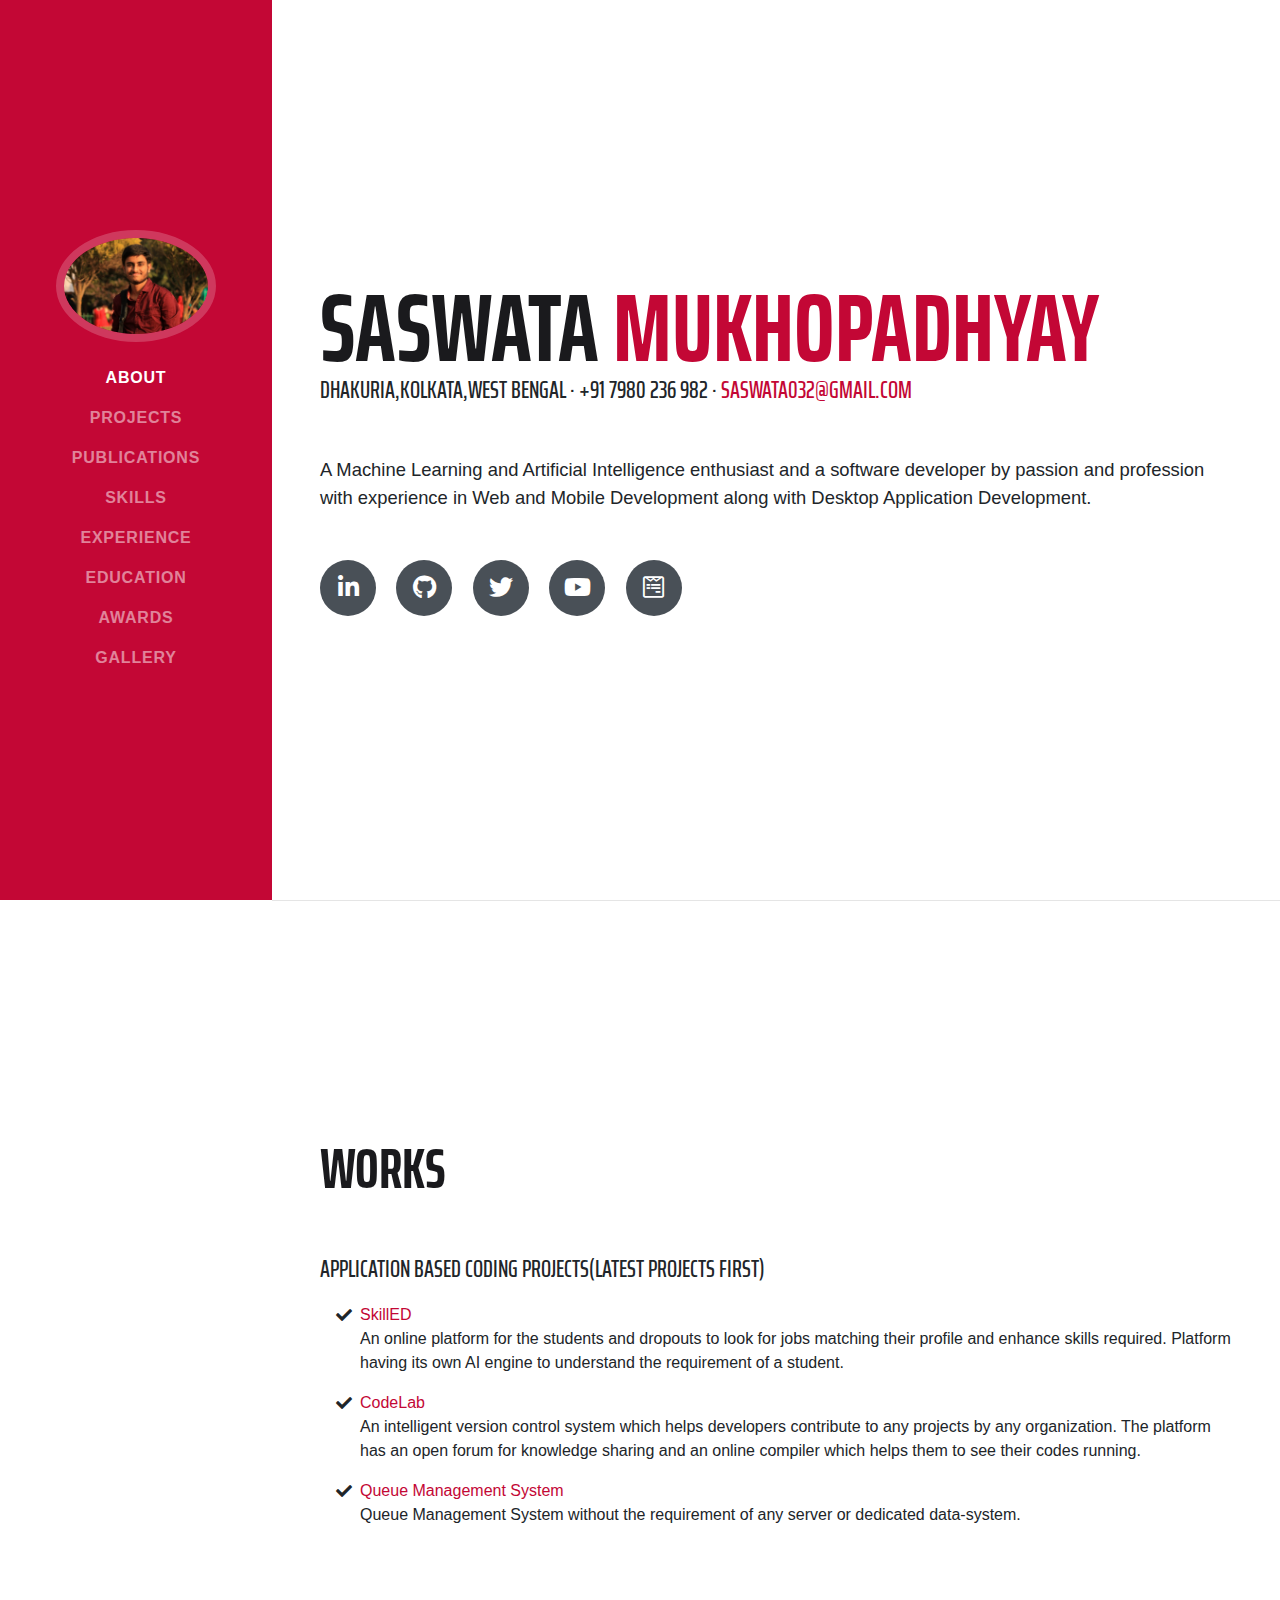
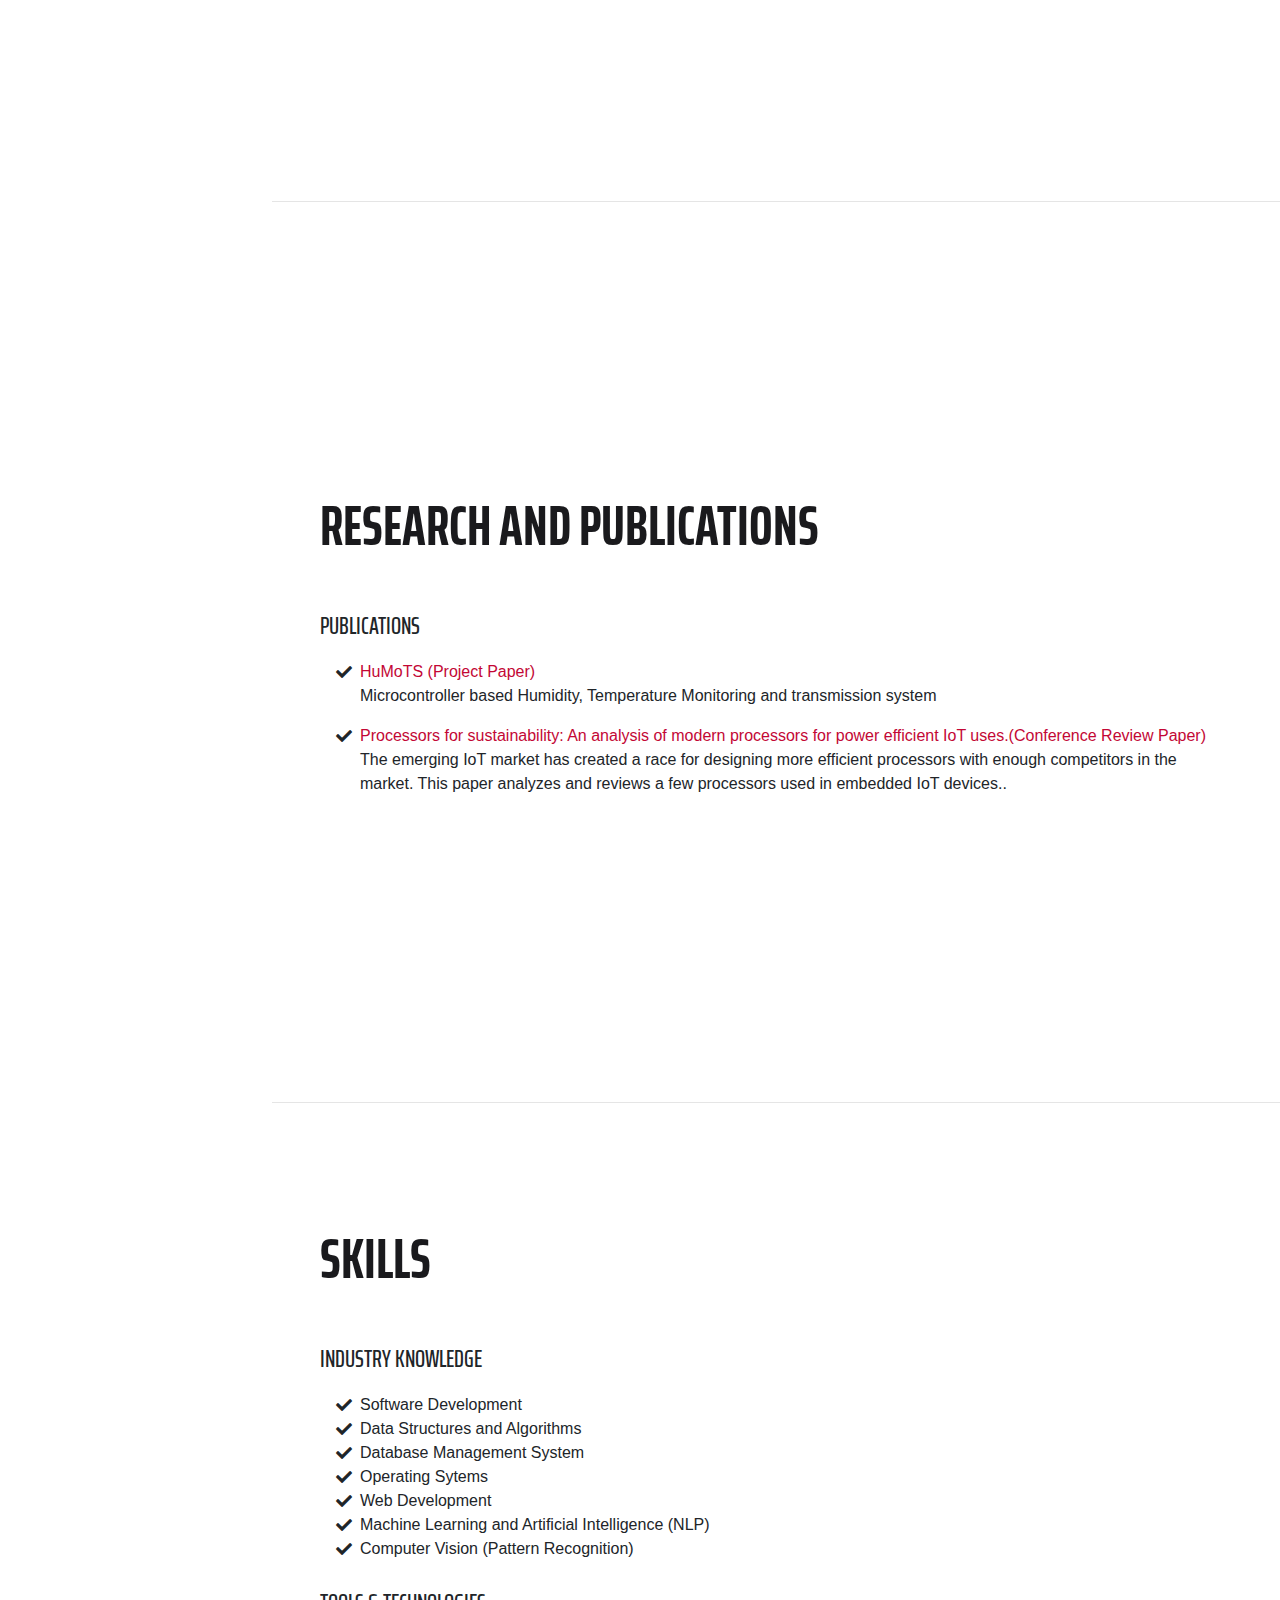
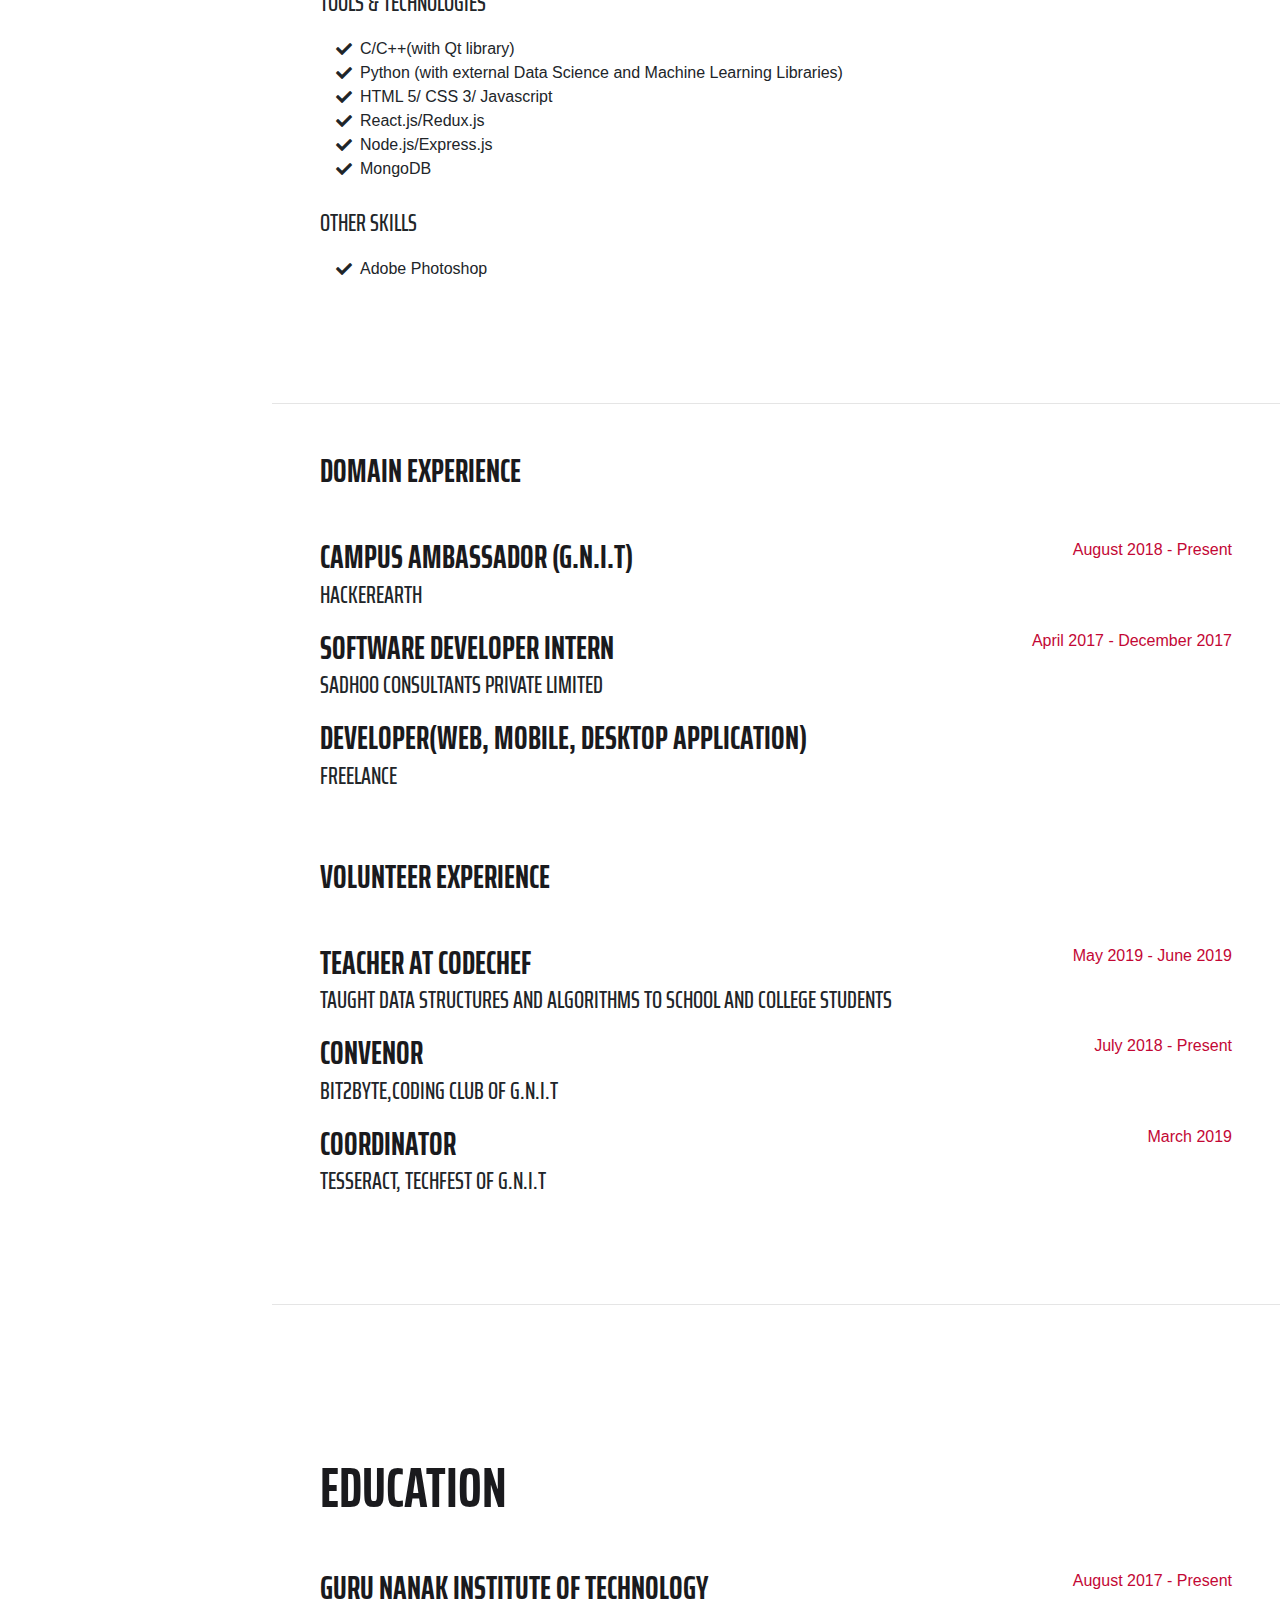
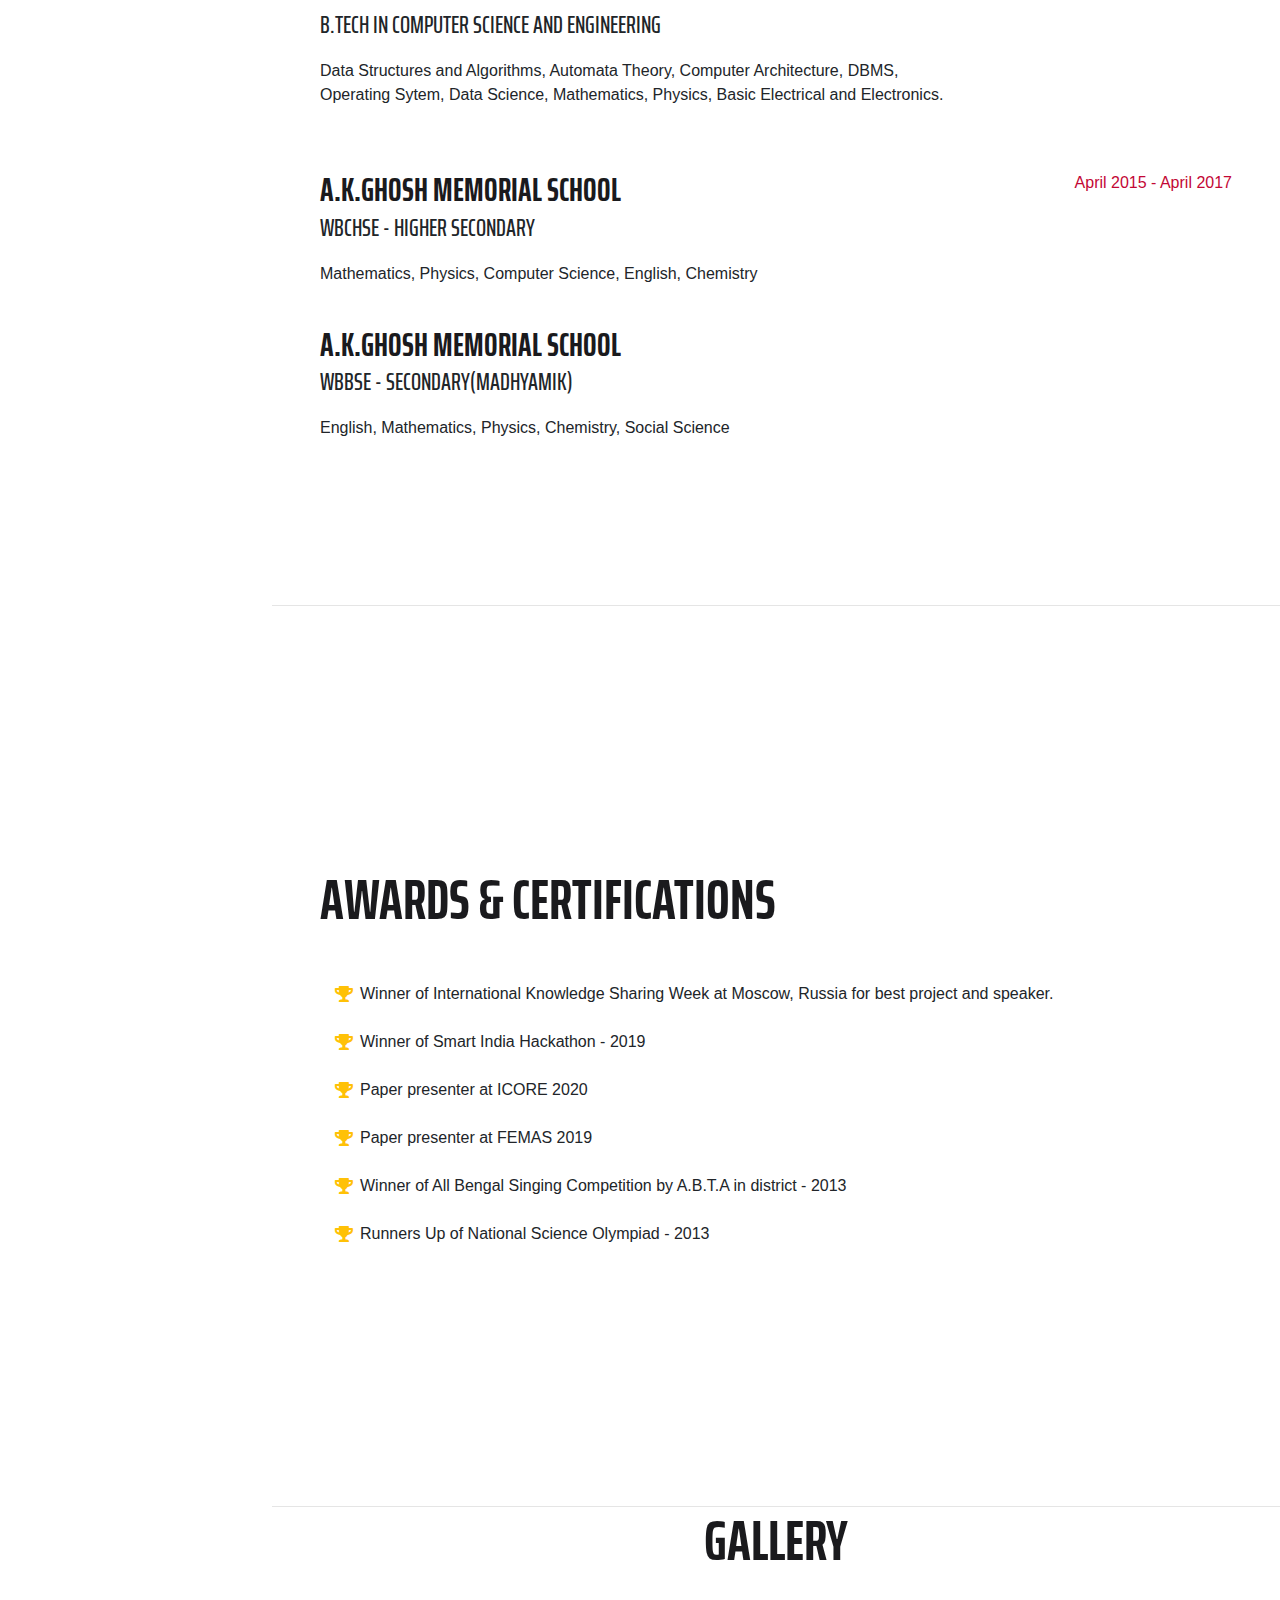
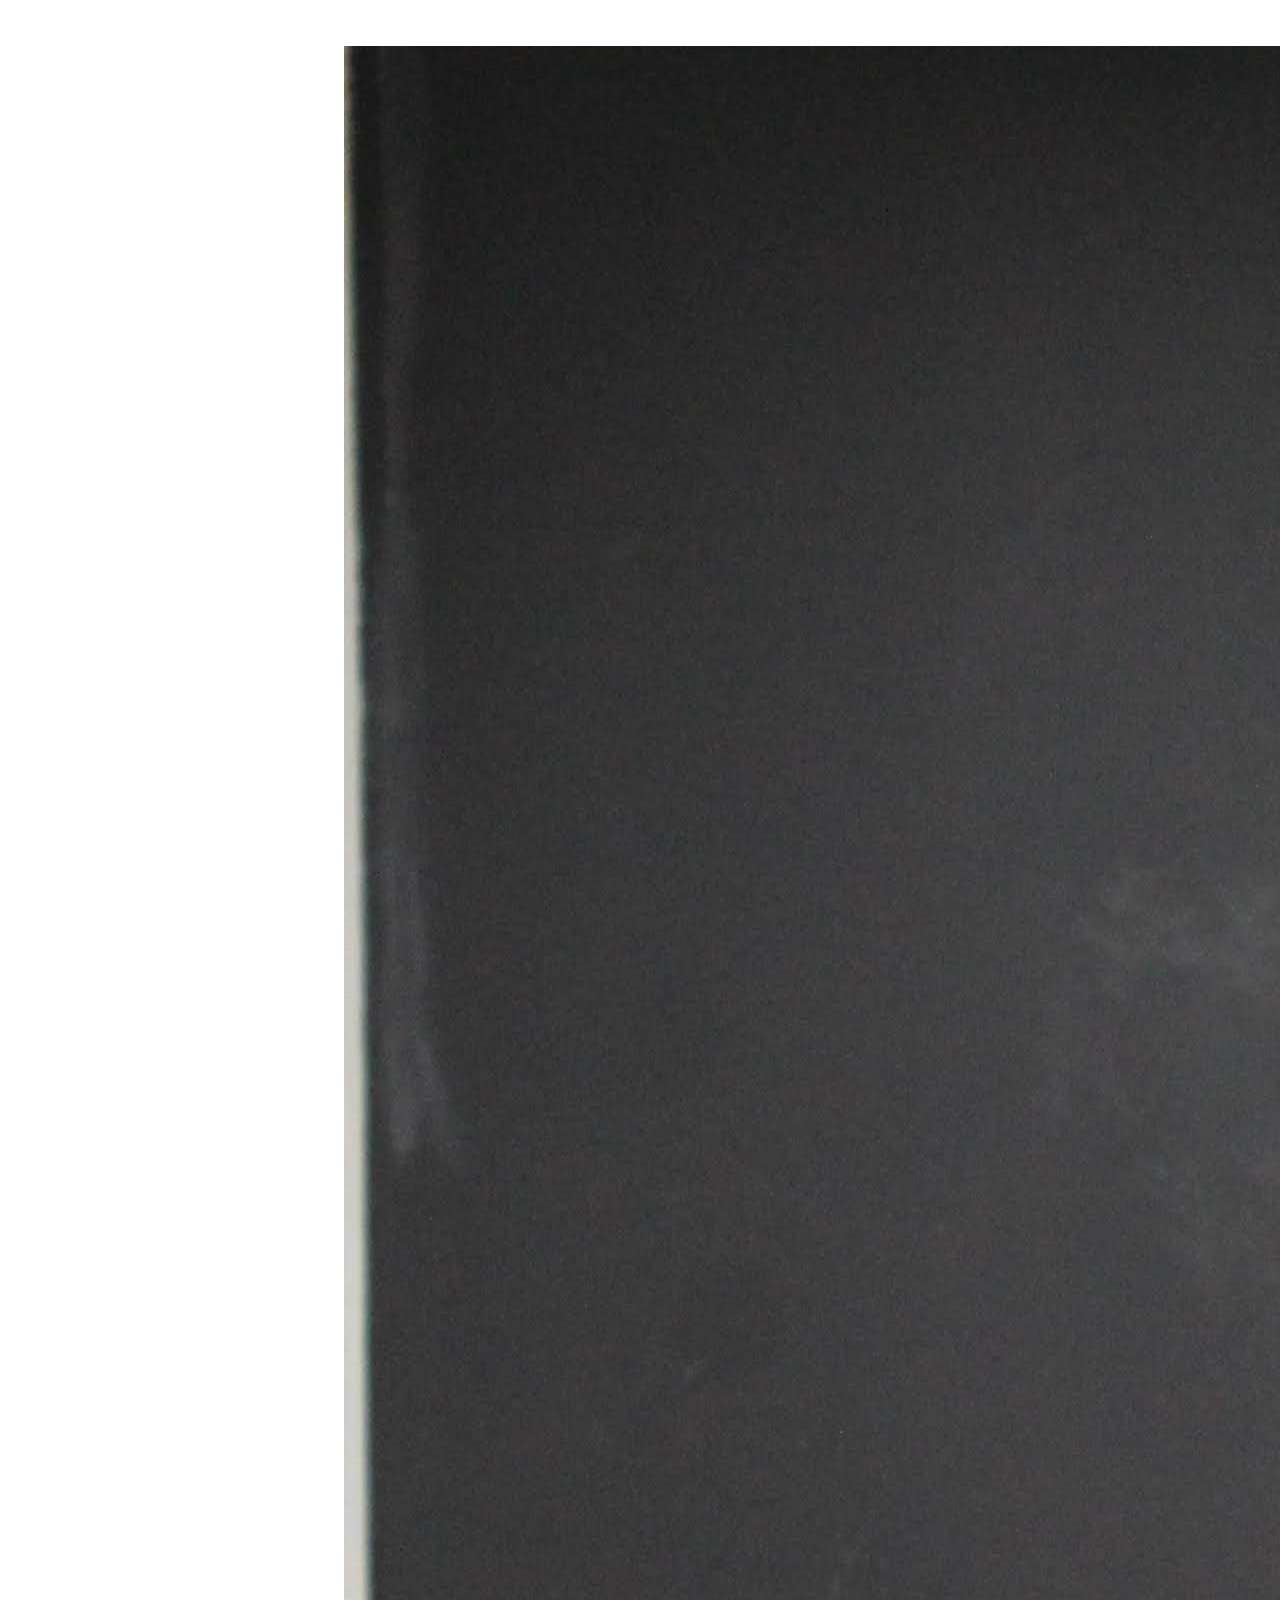
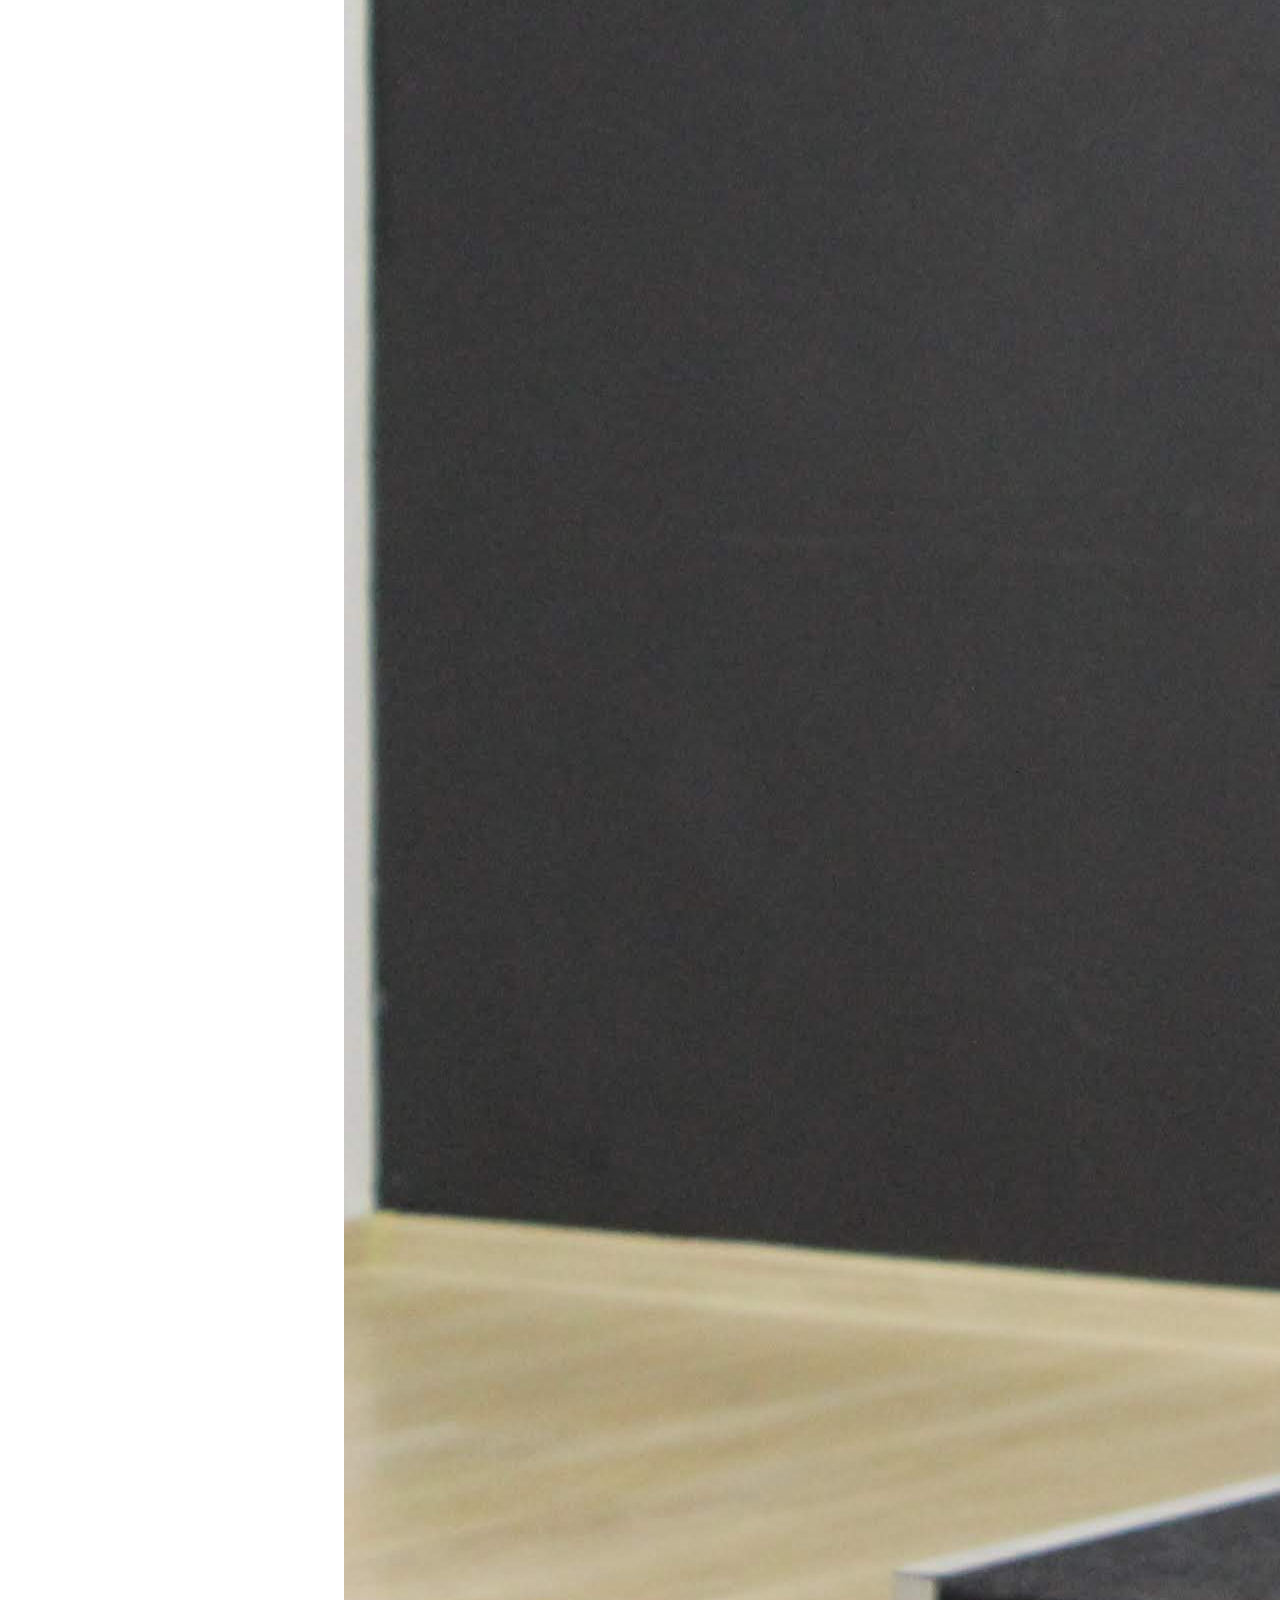
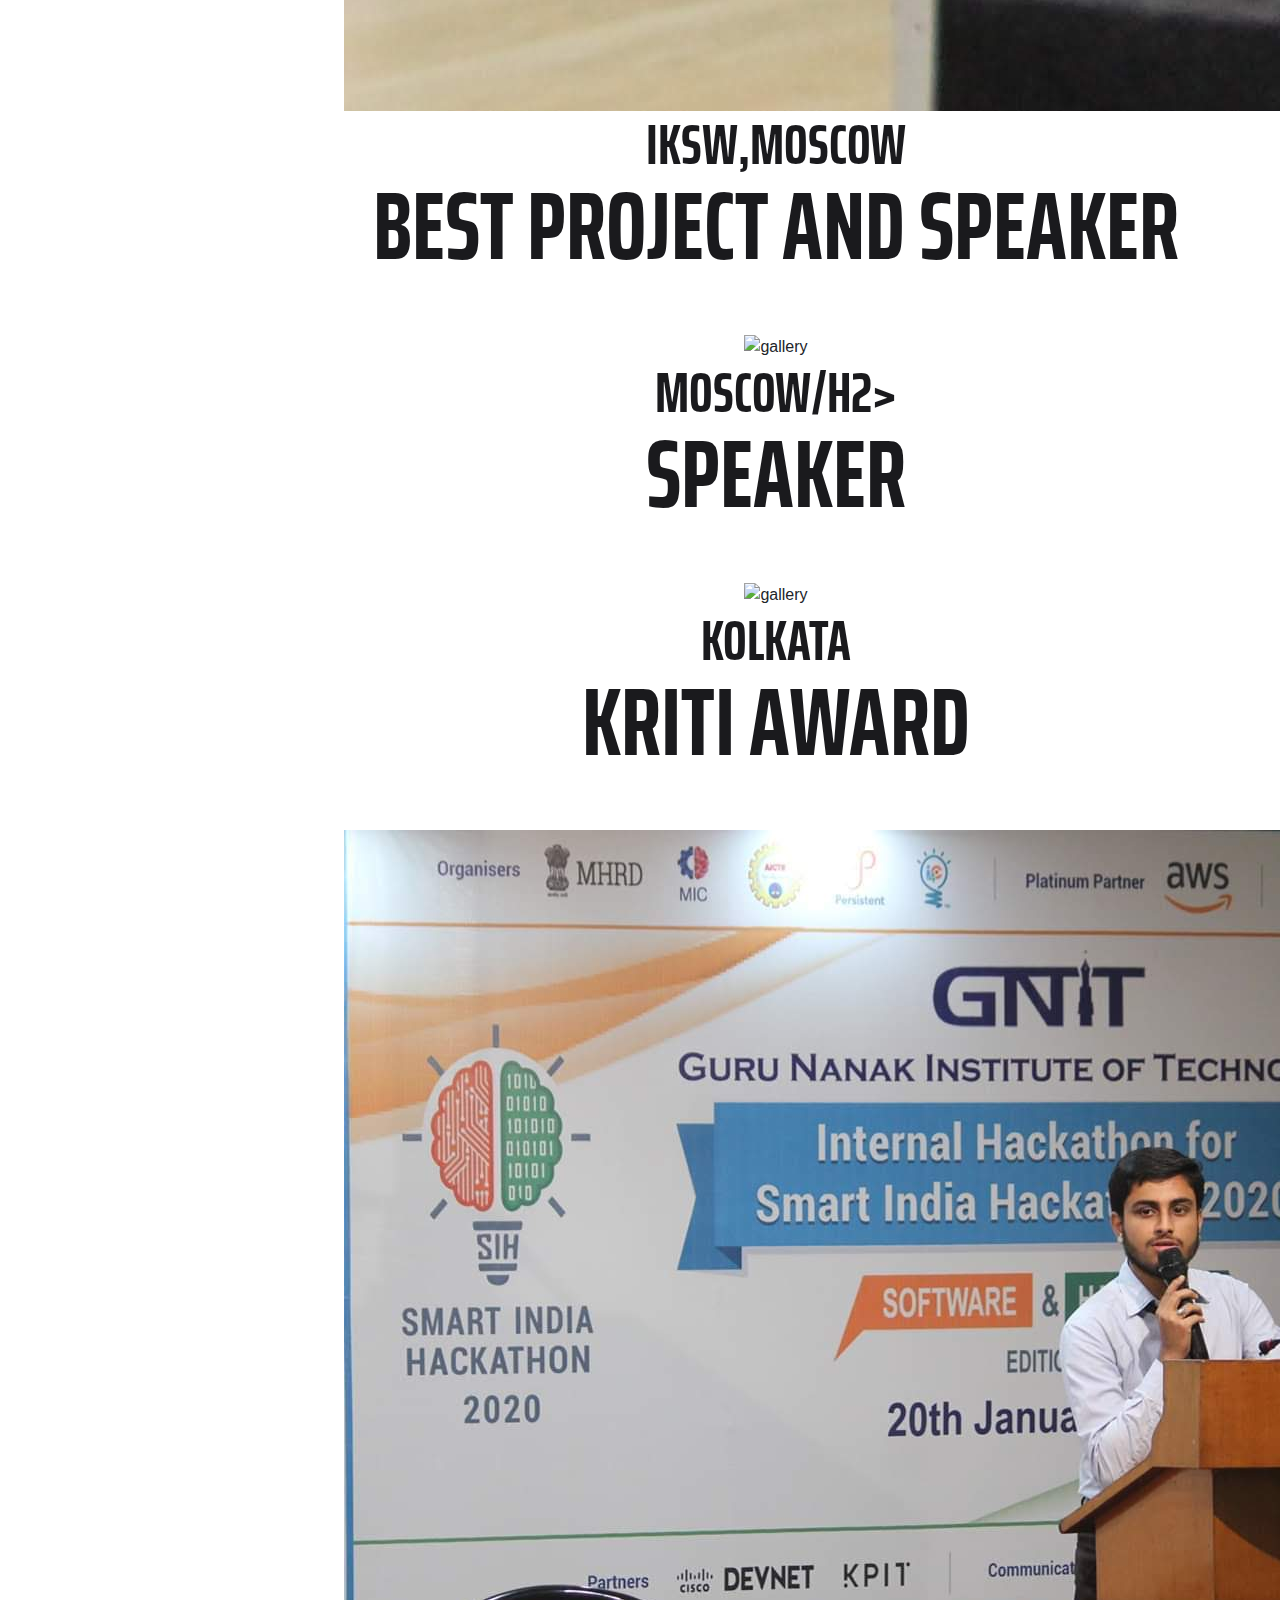
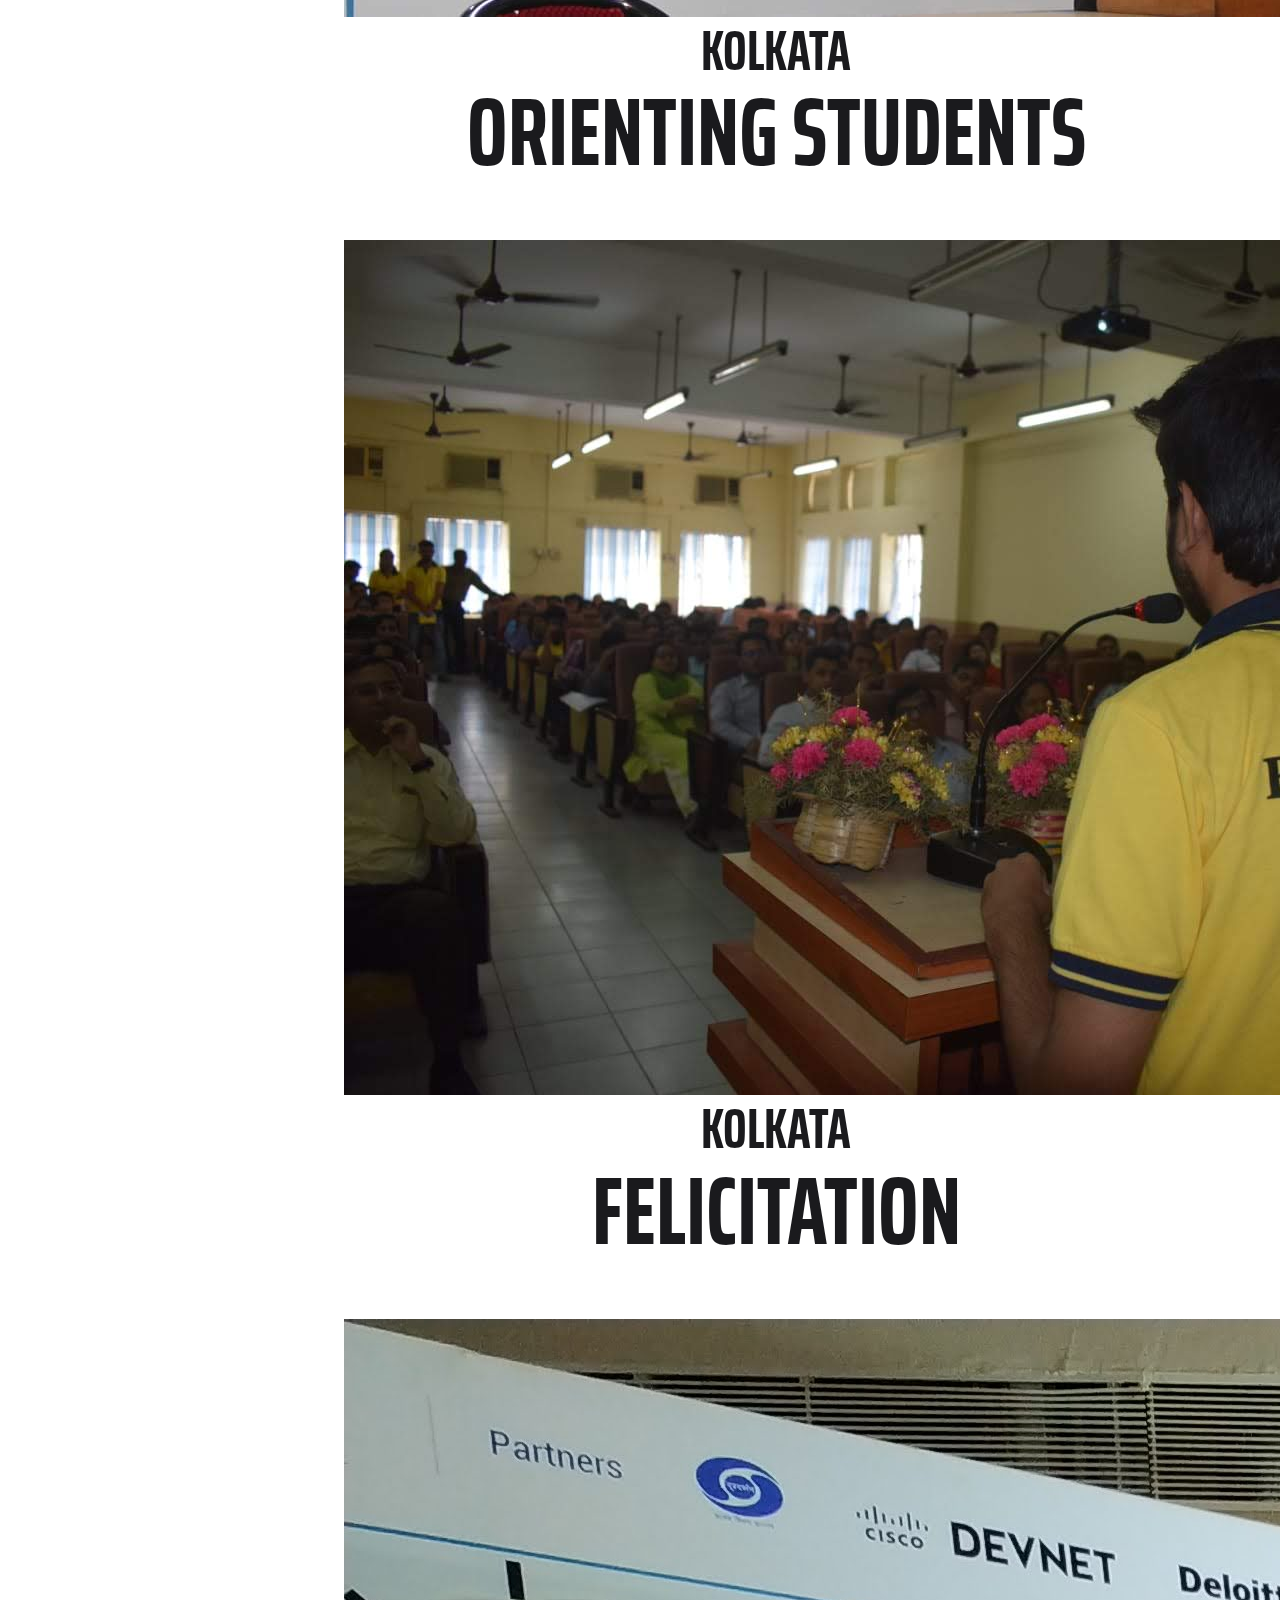
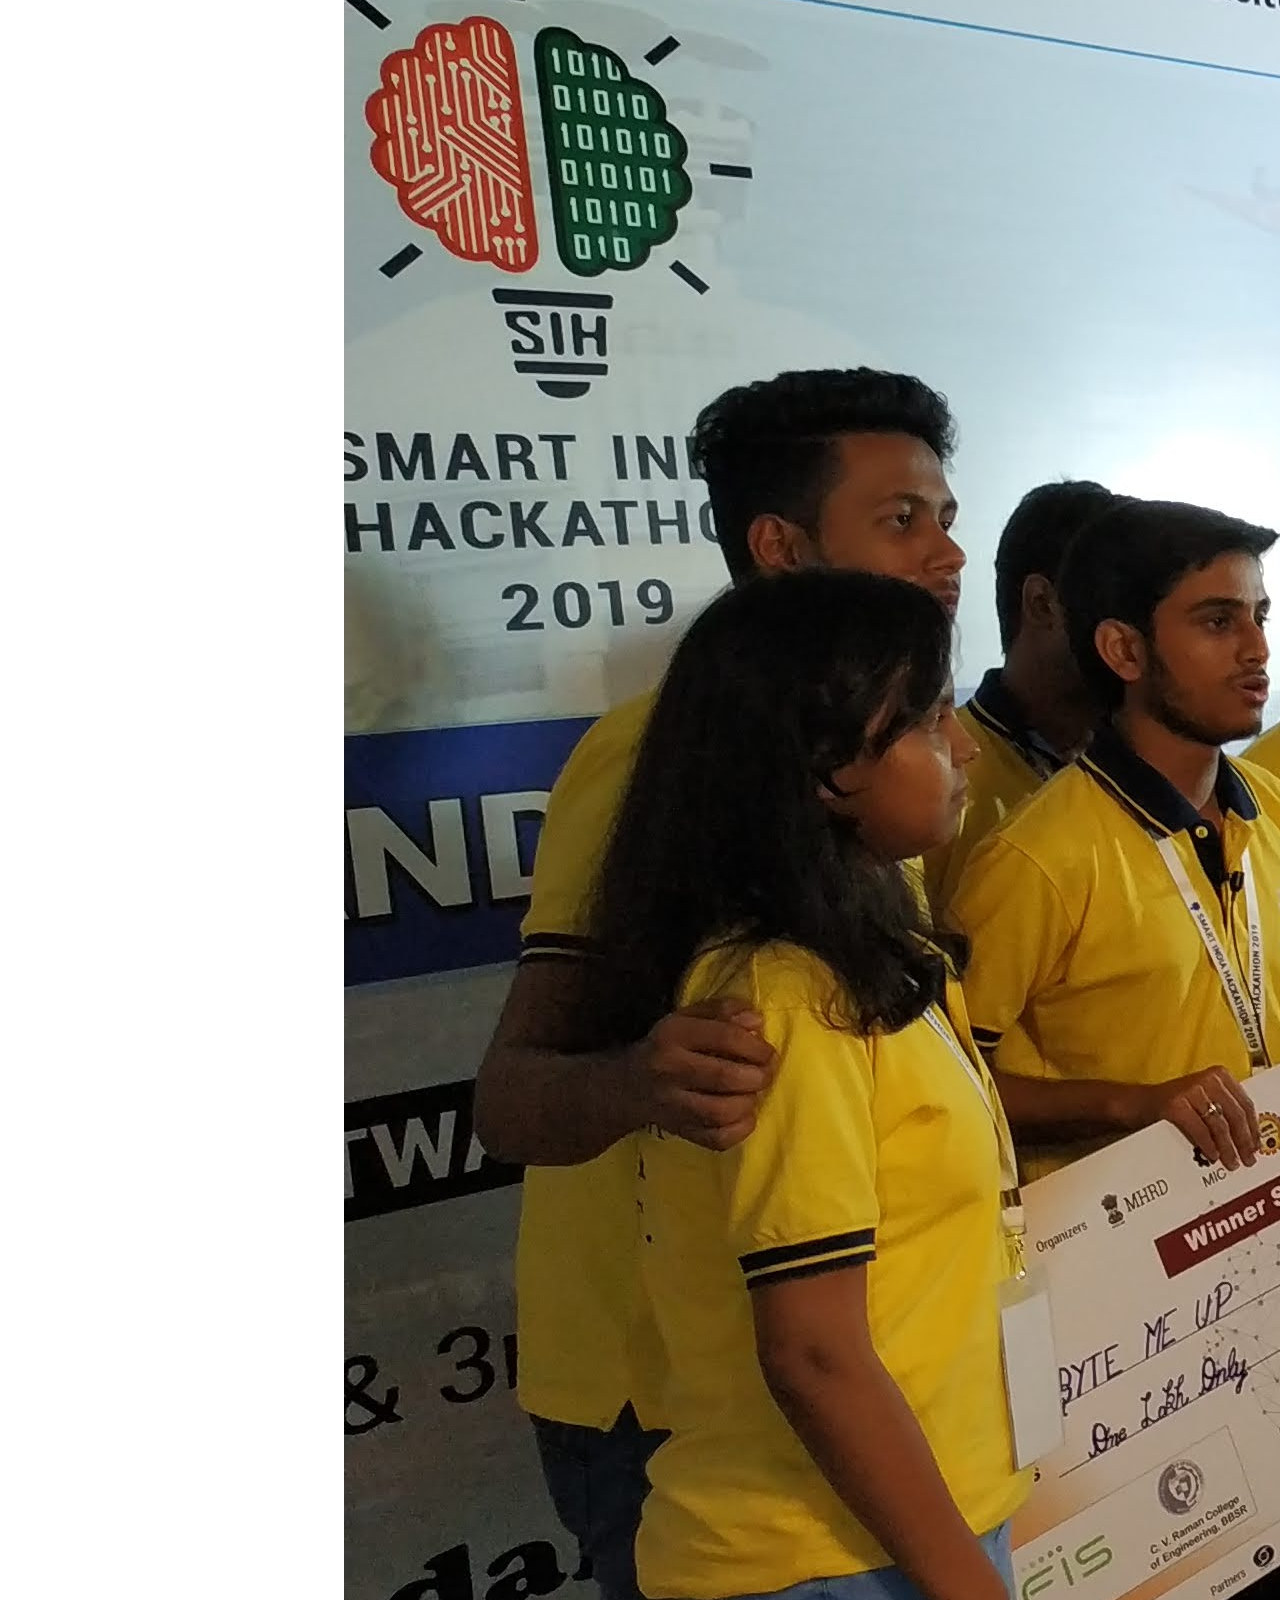
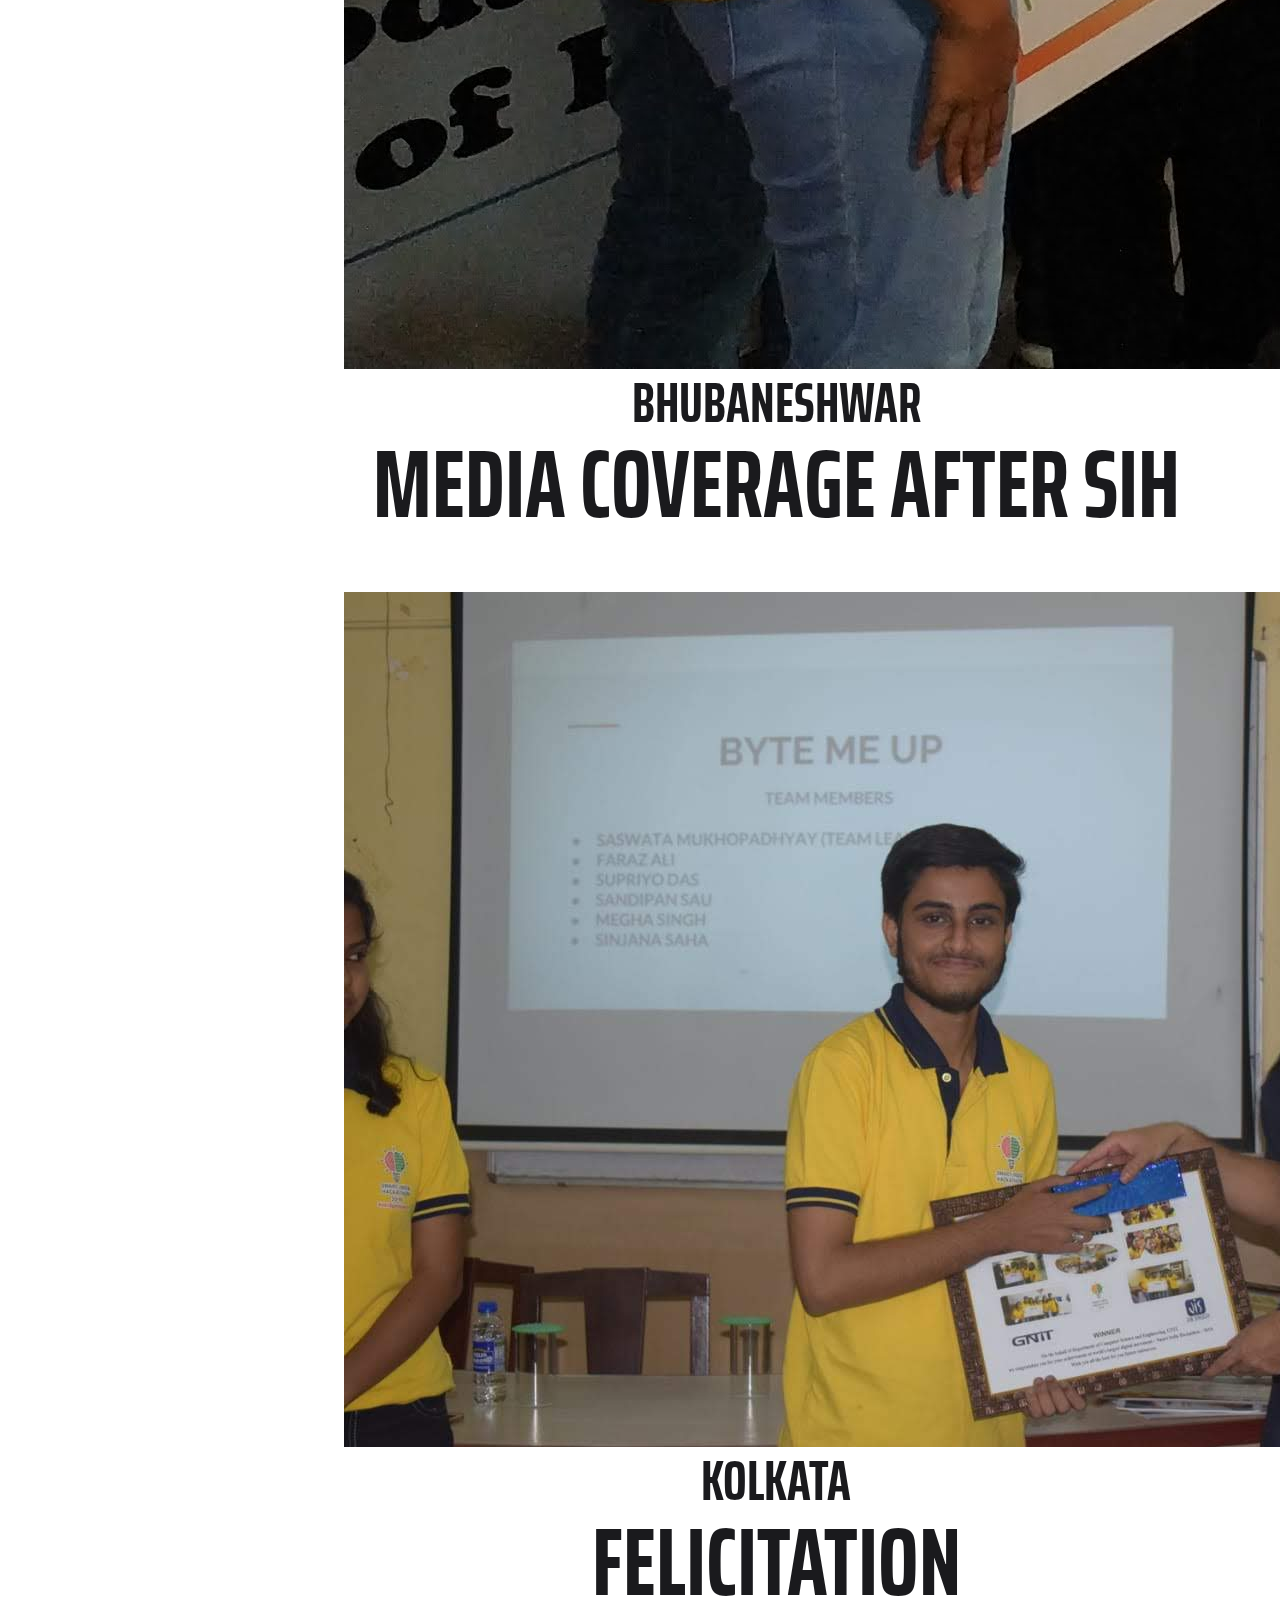
==== commit 8c0018a4: "Update index.html" ====
--- a/index.html
+++ b/index.html
@@ -38,10 +38,10 @@
 <a class="nav-link js-scroll-trigger" href="#interests">Projects</a>
 </li>
 <li class="nav-item">
-<a class="nav-link js-scroll-trigger" href="#pub">Research and Publications</a>
+<a class="nav-link js-scroll-trigger" href="#pub">Publications</a>
 </li>
 <!-- <li class="nav-item">
- <a class="nav-link js-scroll-trigger" href="#patents">Patents</a>
+ <a class="nav-link js-scroll-trigger" href="#patents">Patents and Inventions</a>
 </li> -->
 <li class="nav-item">
 <a class="nav-link js-scroll-trigger" href="#skills">Skills</a>
@@ -101,7 +101,7 @@
 <div class="w-100">
 <h2 class="mb-5">Works</h2>
 
-<div class="subheading mb-3">Projects(Latest Projects First) </div>
+<div class="subheading mb-3">Application Based Coding Projects(Latest Projects First) </div>
 <ul class="fa-ul mb-0">
 <li>
 <i class="fa-li fa fa-check"></i>
@@ -110,15 +110,12 @@
 <li>
 <i class="fa-li fa fa-check"></i>
 <a href="#" target="_blank">CodeLab</a></li>
-<p>An intelligent platform which helps developers contribute to any projects by any organization. The platform has even an open forum for knowledge sharing and an online compiler which helps them to see their codes running.</p>
+<p>An intelligent version control system which helps developers contribute to any projects by any organization. The platform has an open forum for knowledge sharing and an online compiler which helps them to see their codes running.</p>
 <li>
 <i class="fa-li fa fa-check"></i>
 <a href="#" target="_blank">Queue Management System</a></li>
-<p>Queue Management System without the requirement of any server. The software can run on any LAN connected group of PCs.</p>
-<li>
-<i class="fa-li fa fa-check"></i>
-<a href="#" target="_blank">Bit2Byte</a></li>
-<p>Front end and Backend development for the website for Bit2Byte, the official coding club of Guru Nanak Institute of Technology.</p>
+<p>Queue Management System without the requirement of any server or dedicated data-system.</p>
+<li>
 </ul><br>
 
  
@@ -174,15 +171,23 @@
 <!--<hr class="m-0">
 <section class="resume-section p-3 p-lg-5 d-flex align-items-center" id="patents">
 <div class="w-100">
-<h2 class="mb-5">Patents</h2>
-
- <div class="subheading mb-3">Publications </div>
+<h2 class="mb-5">Patents and Inventions</h2>
+
+ <div class="subheading mb-3">Patents </div>
 <ul class="fa-ul mb-0">
 <li>
 <i class="fa-li fa fa-check"></i>
 <a href="#" target="_blank">HuMoTS</a></li>
   <p>Microcontroller based Humidity, Temperature Monitoring and transmission system</p>
 </ul><br>
+
+<div class="subheading mb-3">Inventions </div>
+<ul class="fa-ul mb-0">
+<li>
+<i class="fa-li fa fa-check"></i>
+<a href="#" target="_blank">HuMoTS</a></li>
+  <p>Microcontroller based Humidity, Temperature Monitoring and transmission system</p>
+</ul>
 
 </div>
 </section> -->
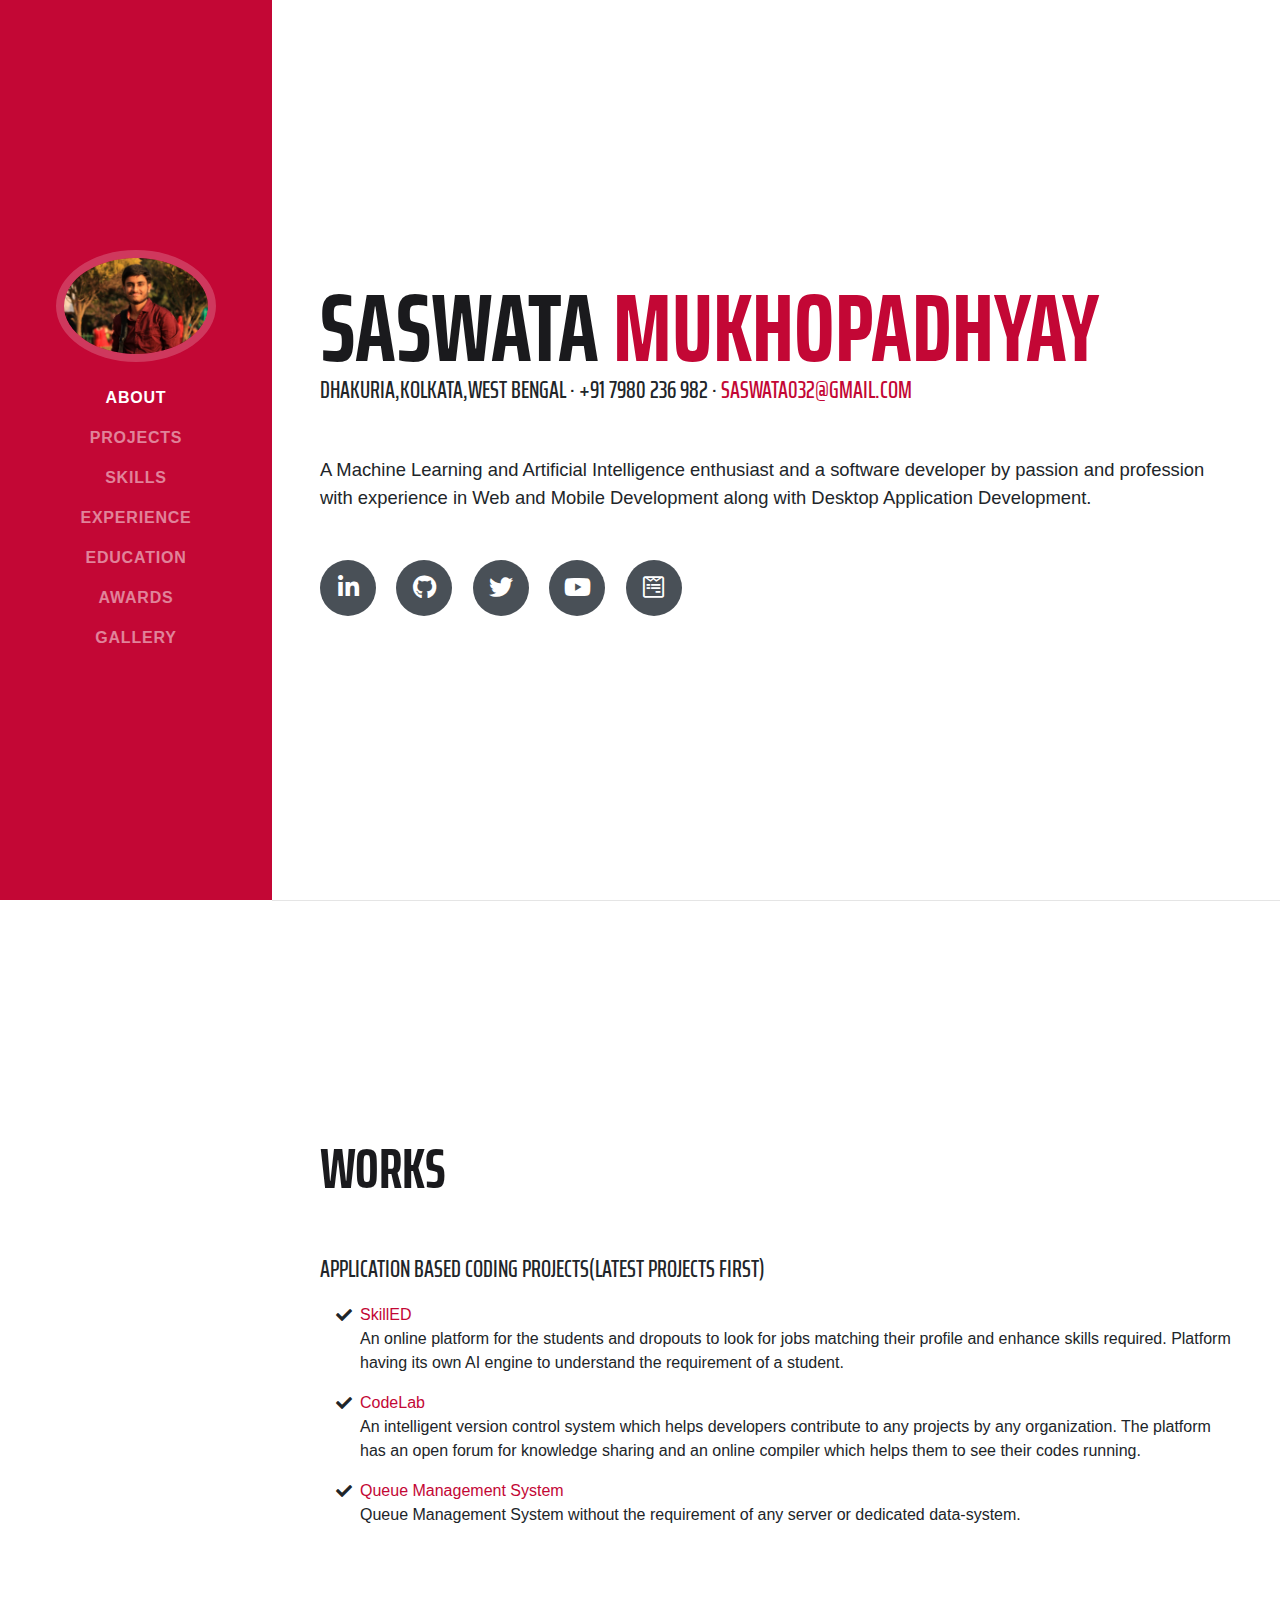
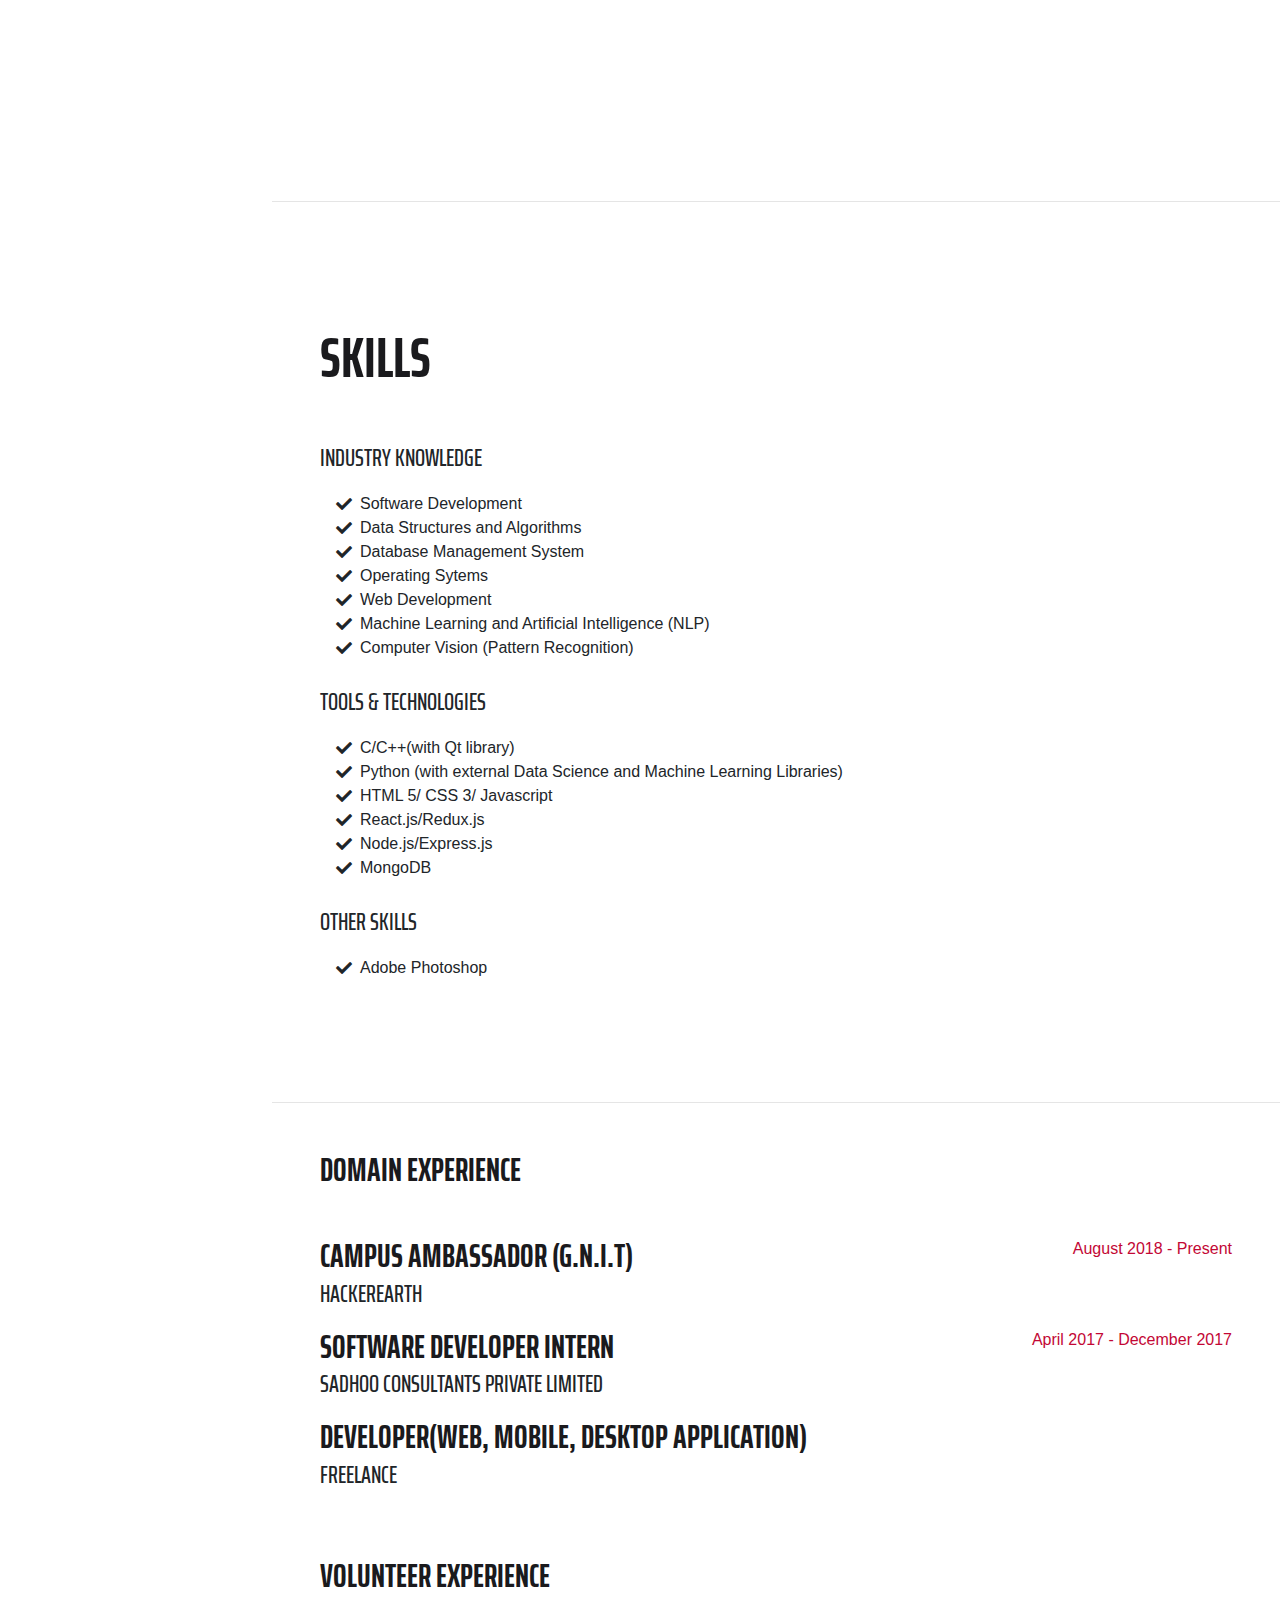
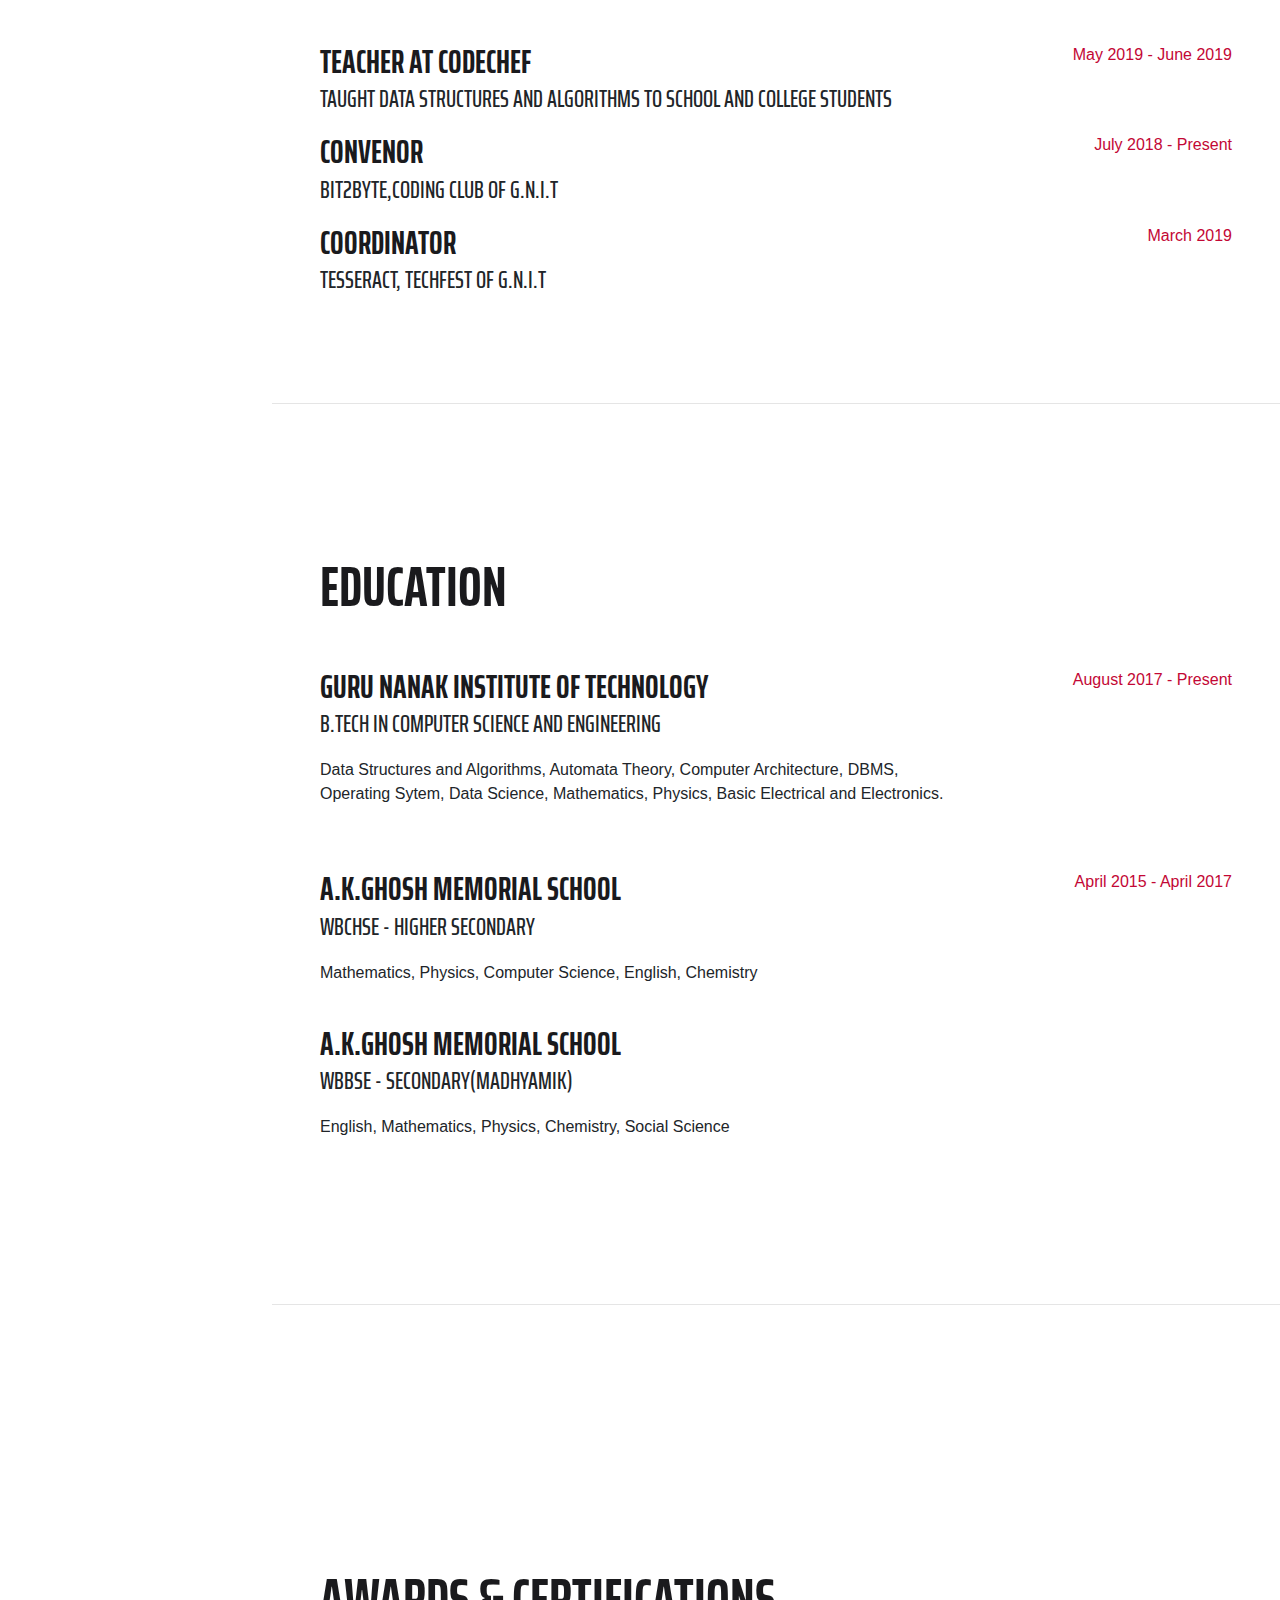
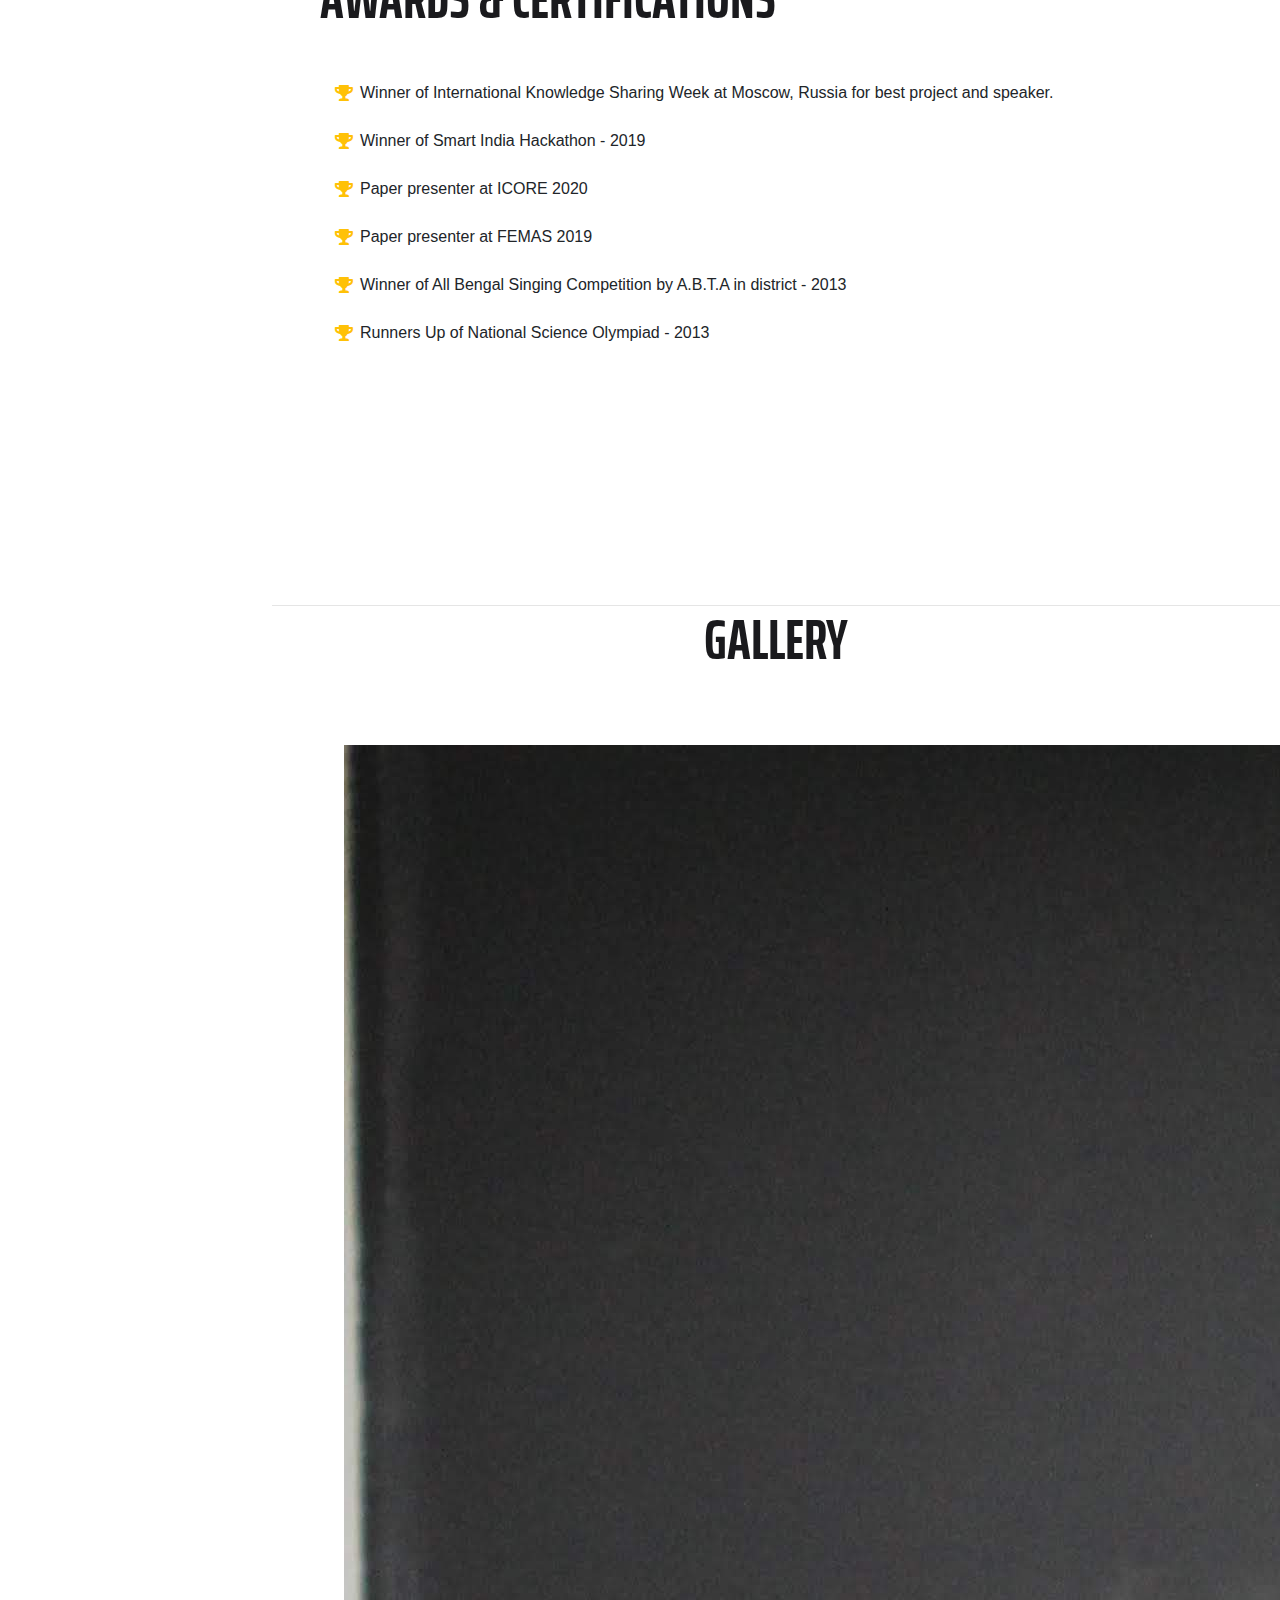
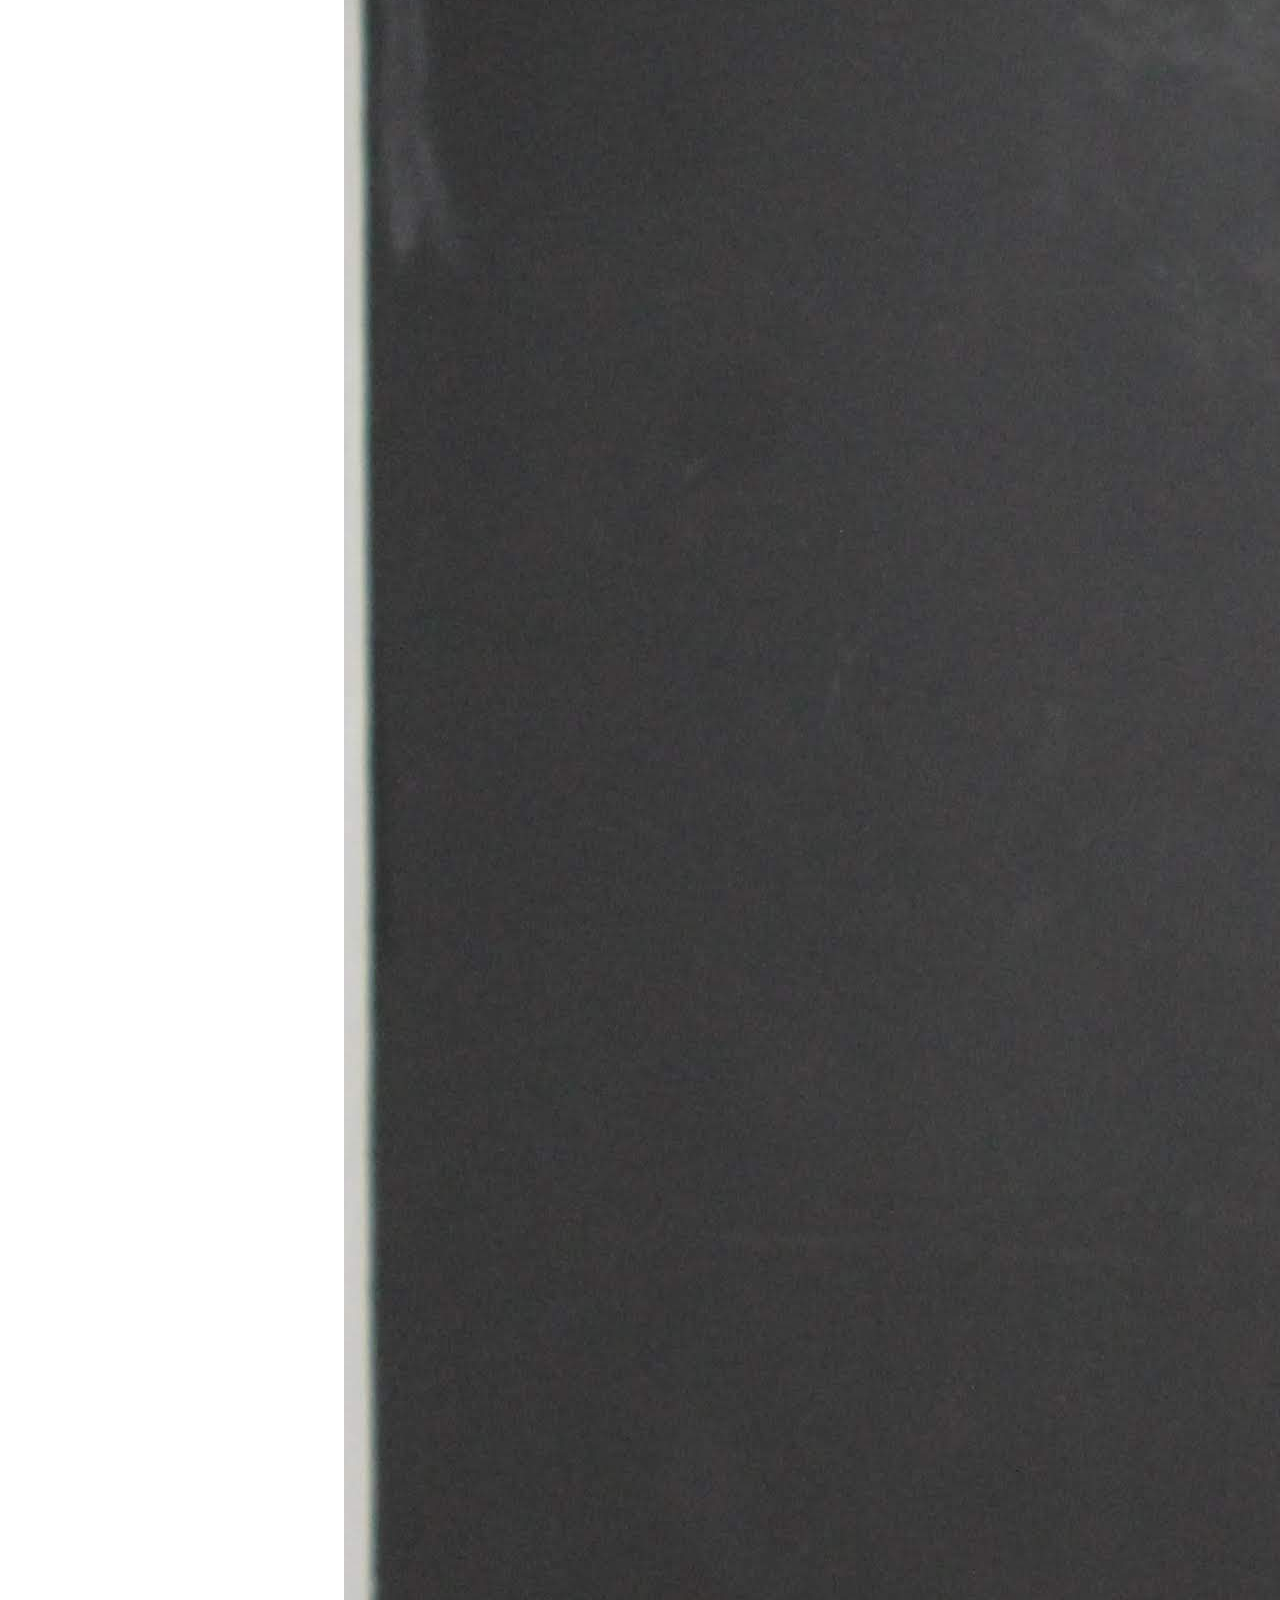
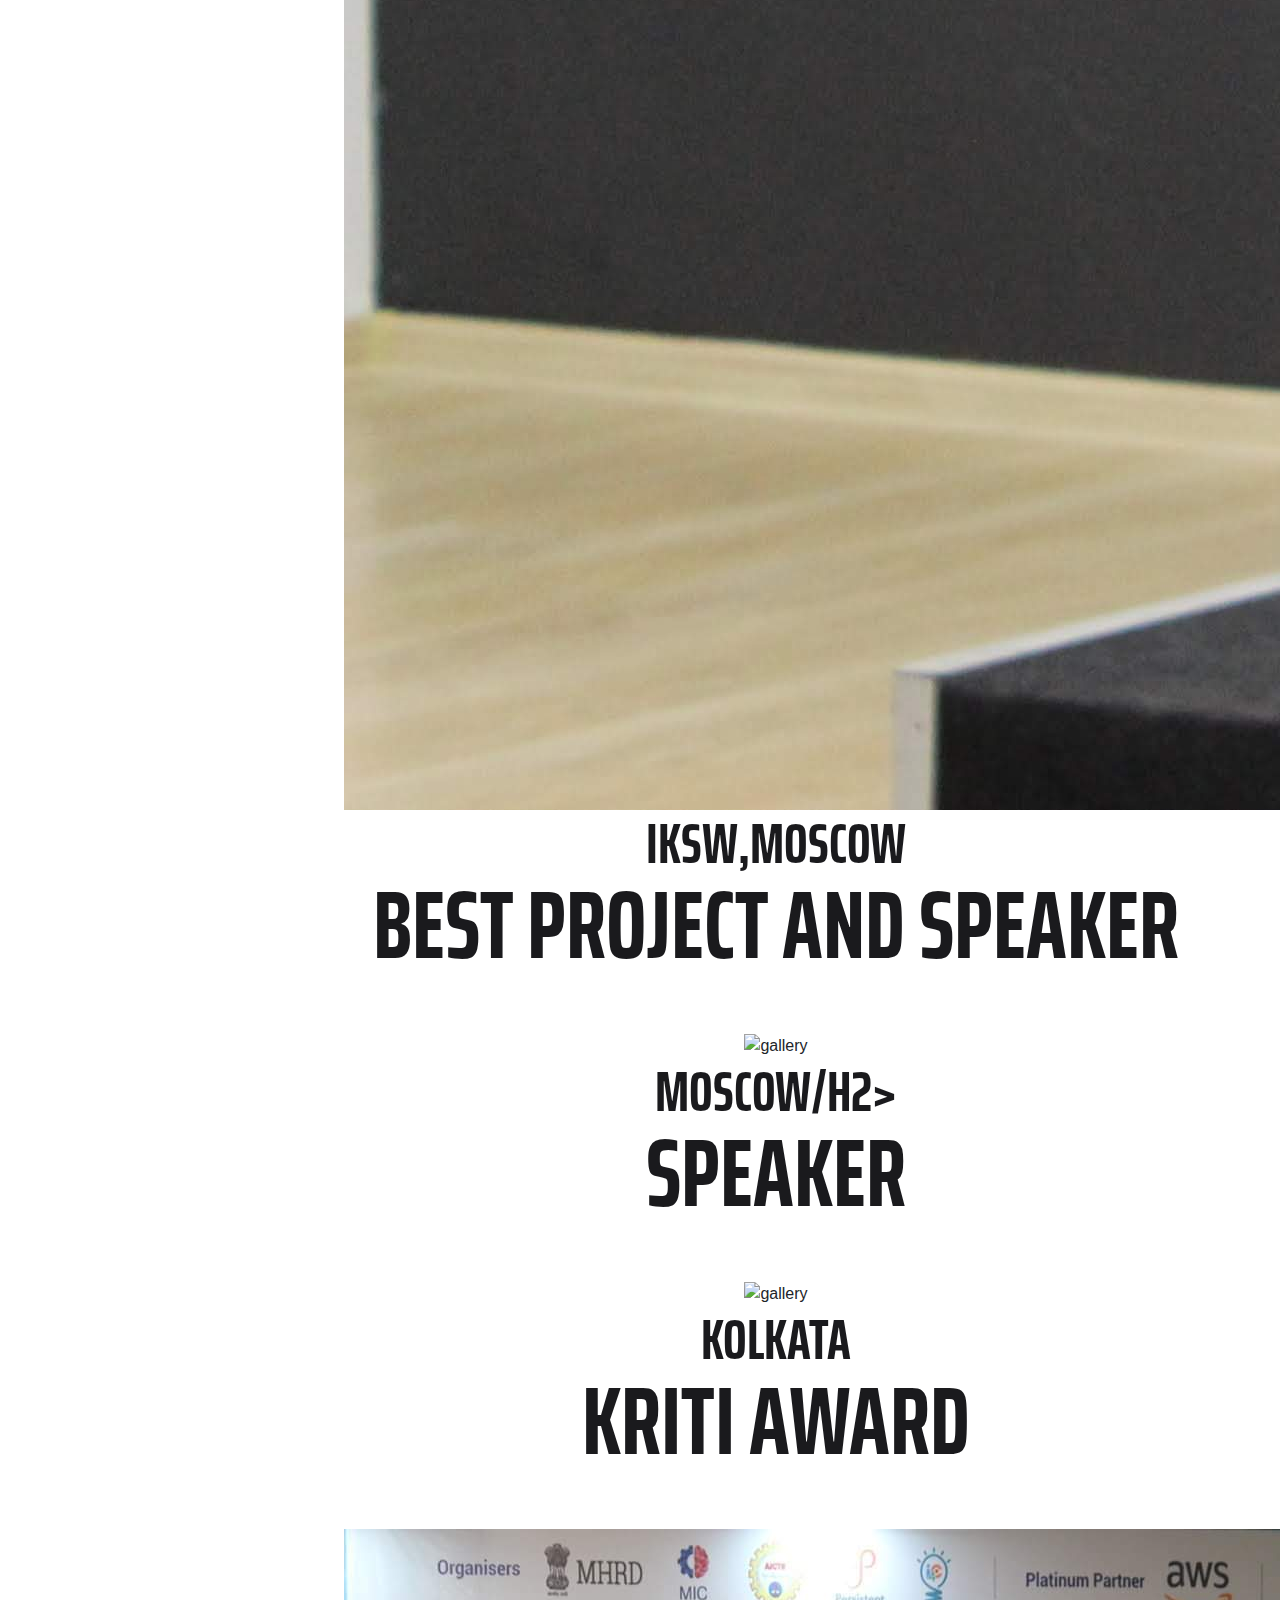
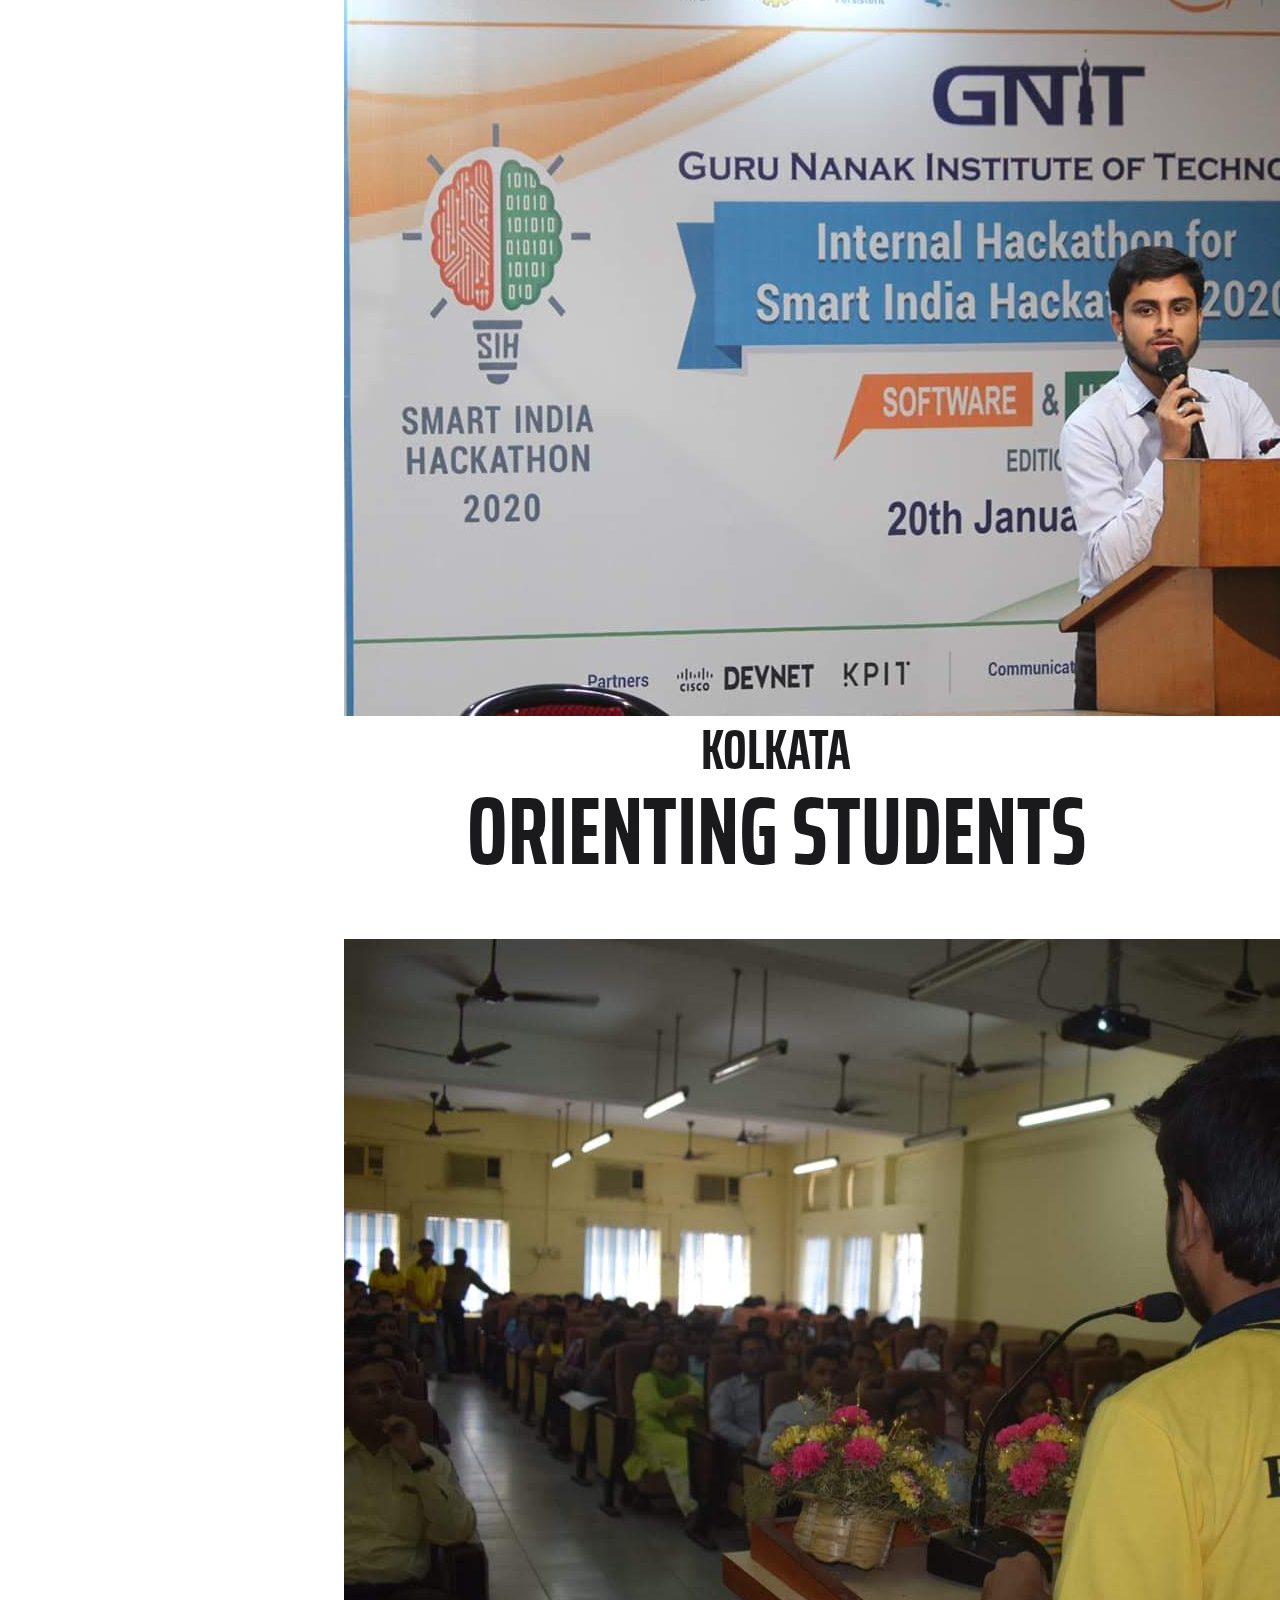
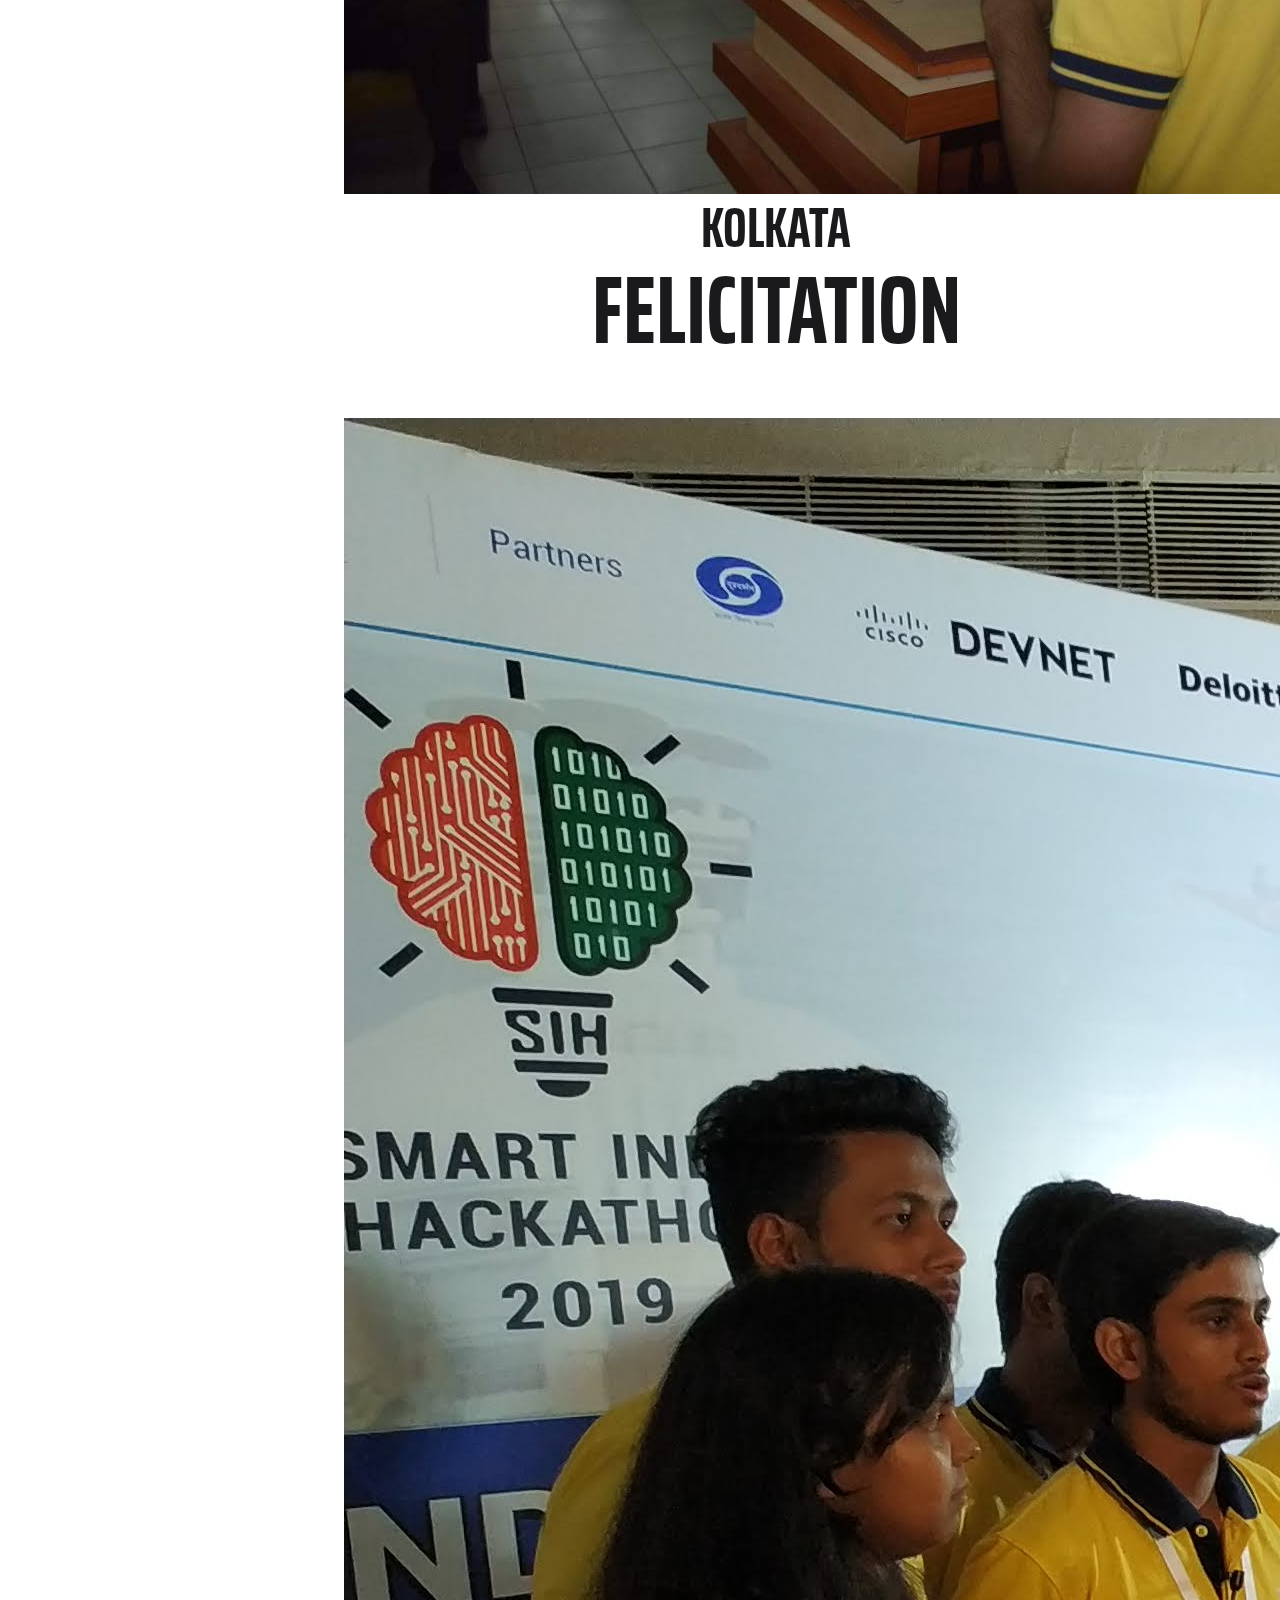
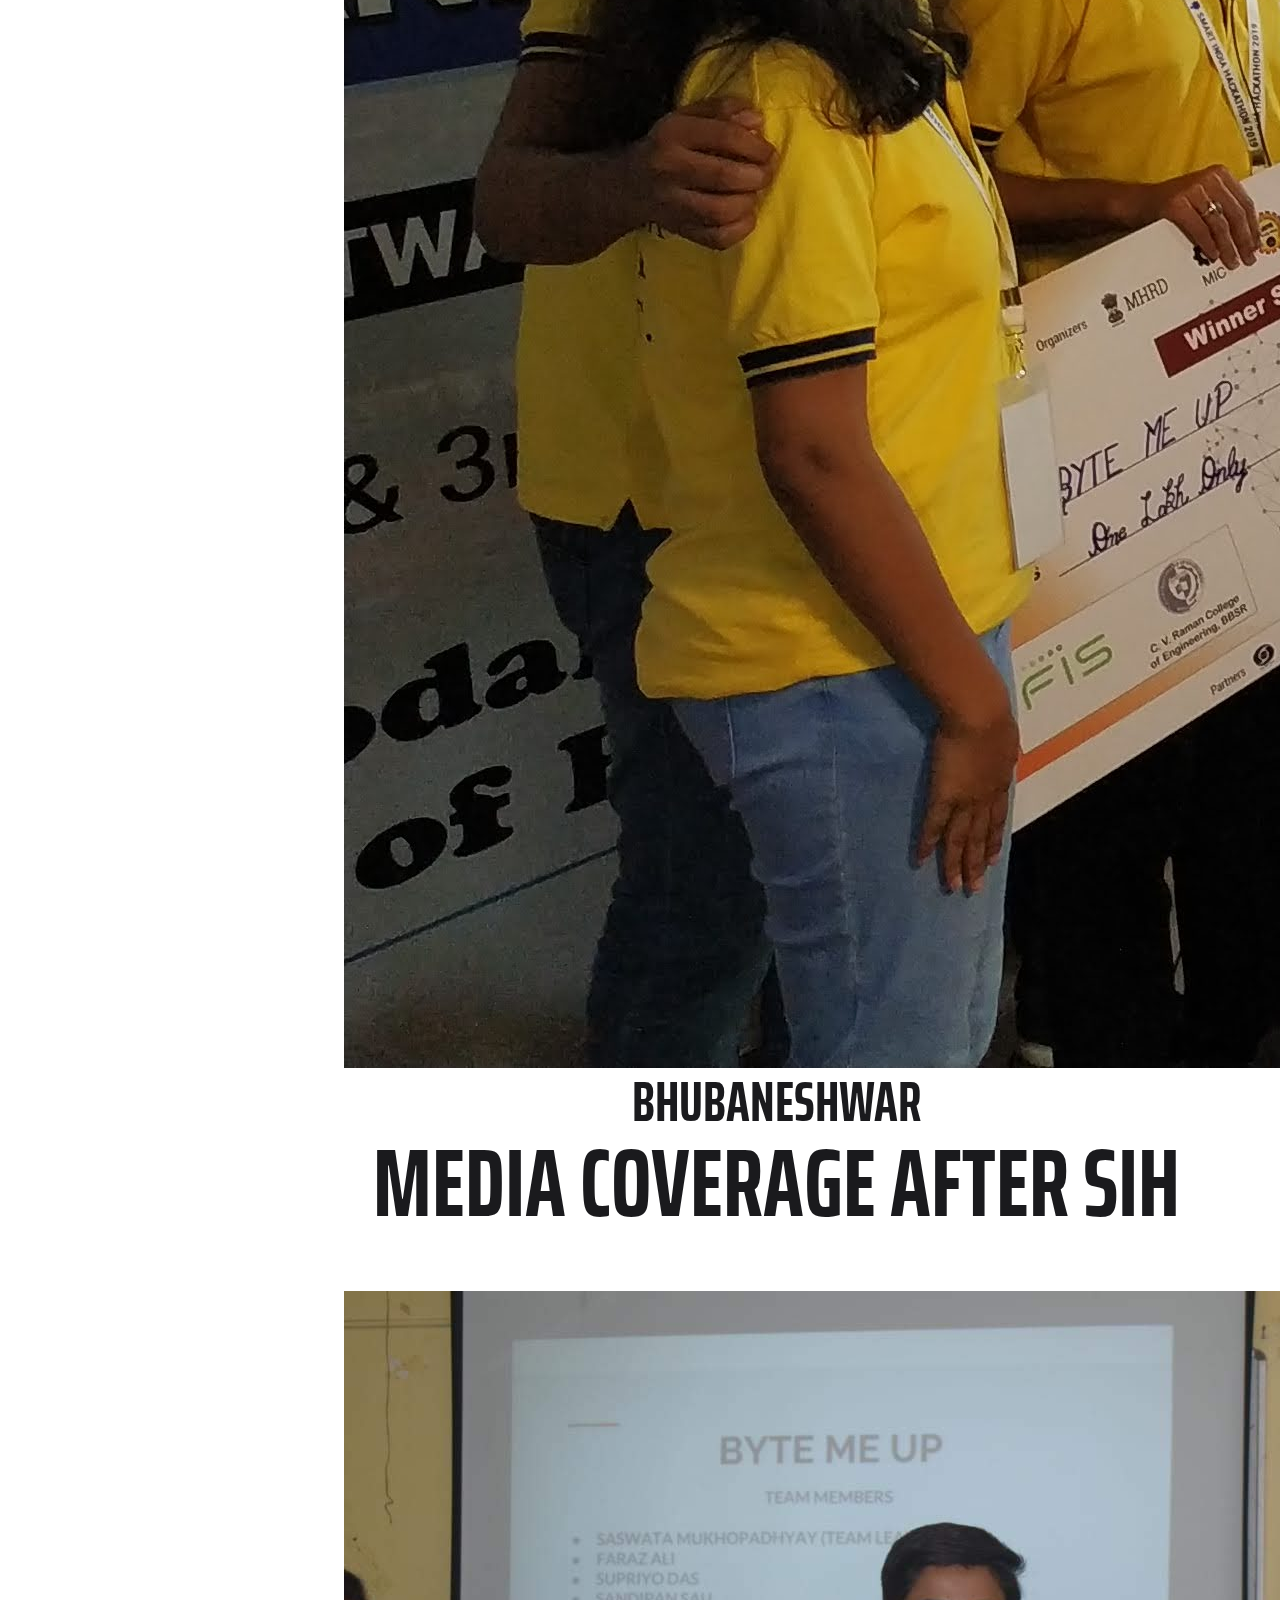
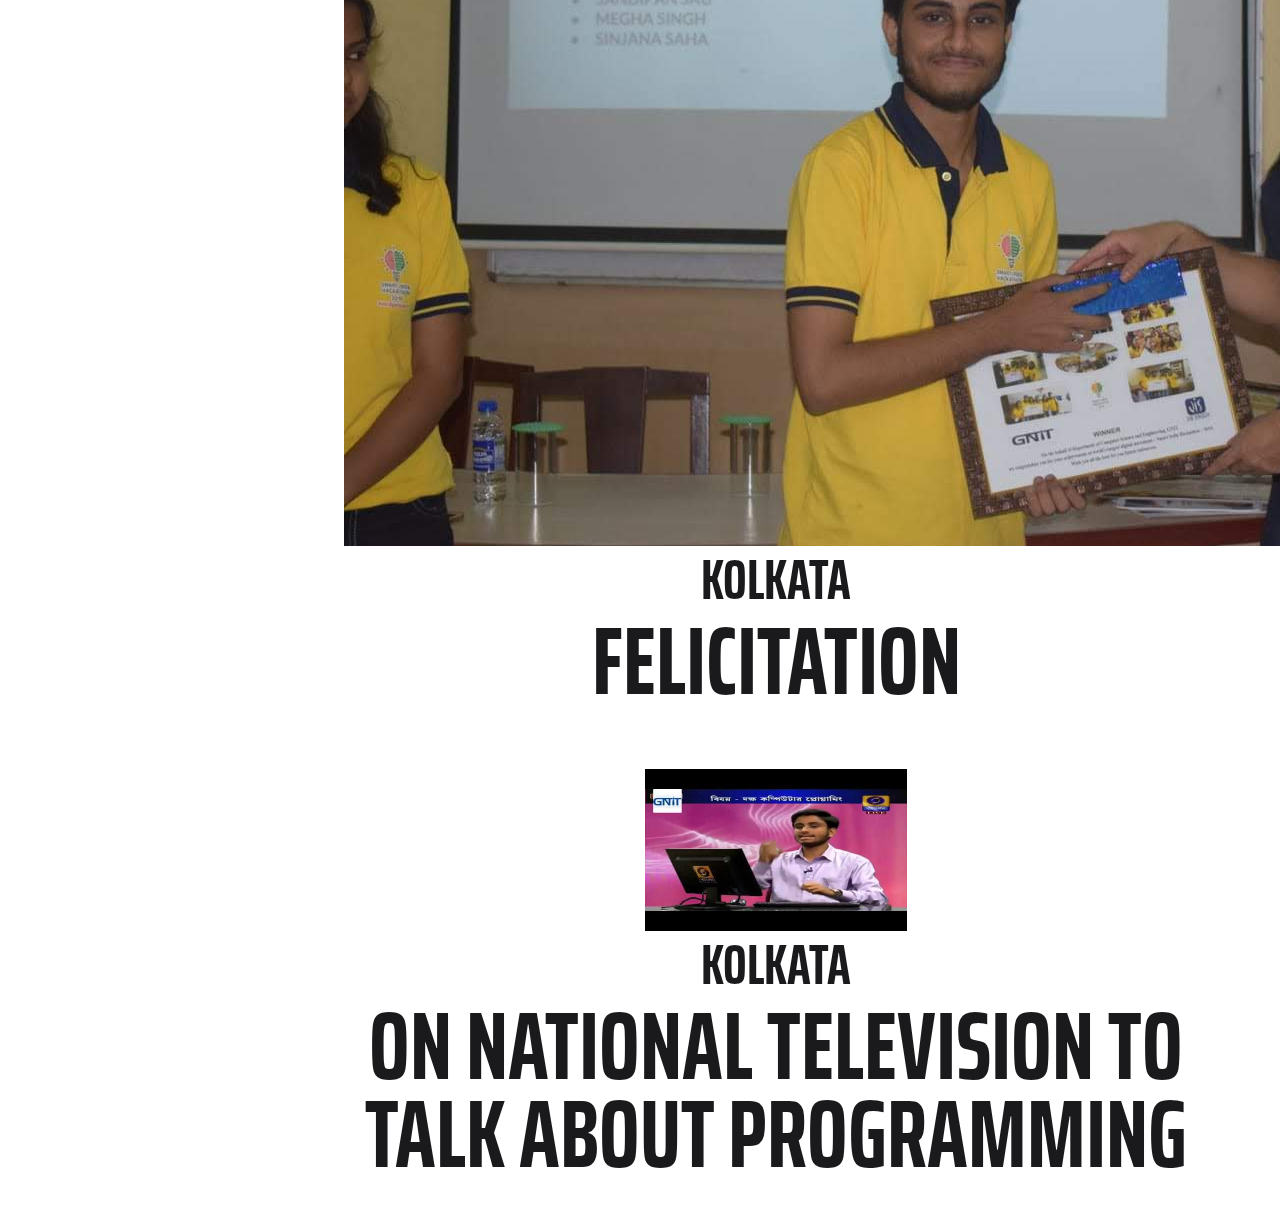
==== commit 8dc10f76: "Update index.html" ====
--- a/index.html
+++ b/index.html
@@ -37,9 +37,9 @@
 <li class="nav-item">
 <a class="nav-link js-scroll-trigger" href="#interests">Projects</a>
 </li>
-<li class="nav-item">
+<!-- <li class="nav-item">
 <a class="nav-link js-scroll-trigger" href="#pub">Publications</a>
-</li>
+</li> -->
 <!-- <li class="nav-item">
  <a class="nav-link js-scroll-trigger" href="#patents">Patents and Inventions</a>
 </li> -->
@@ -134,7 +134,7 @@
 
 
 
-<hr class="m-0">
+<!-- <hr class="m-0">
 <section class="resume-section p-3 p-lg-5 d-flex align-items-center" id="pub">
 <div class="w-100">
 <h2 class="mb-5">Research and Publications</h2>
@@ -151,7 +151,7 @@
     <a href="#" target="_blank">Processors for sustainability: An analysis of modern processors for power efficient IoT uses.(Conference Review Paper)</a></li>
     <p>The emerging IoT market has created a race for designing more efficient processors with enough competitors in the market. This paper analyzes and reviews a few processors used in embedded IoT devices..</p>
     <li>
-</ul>
+</ul> -->
 
 </div>
 </section>
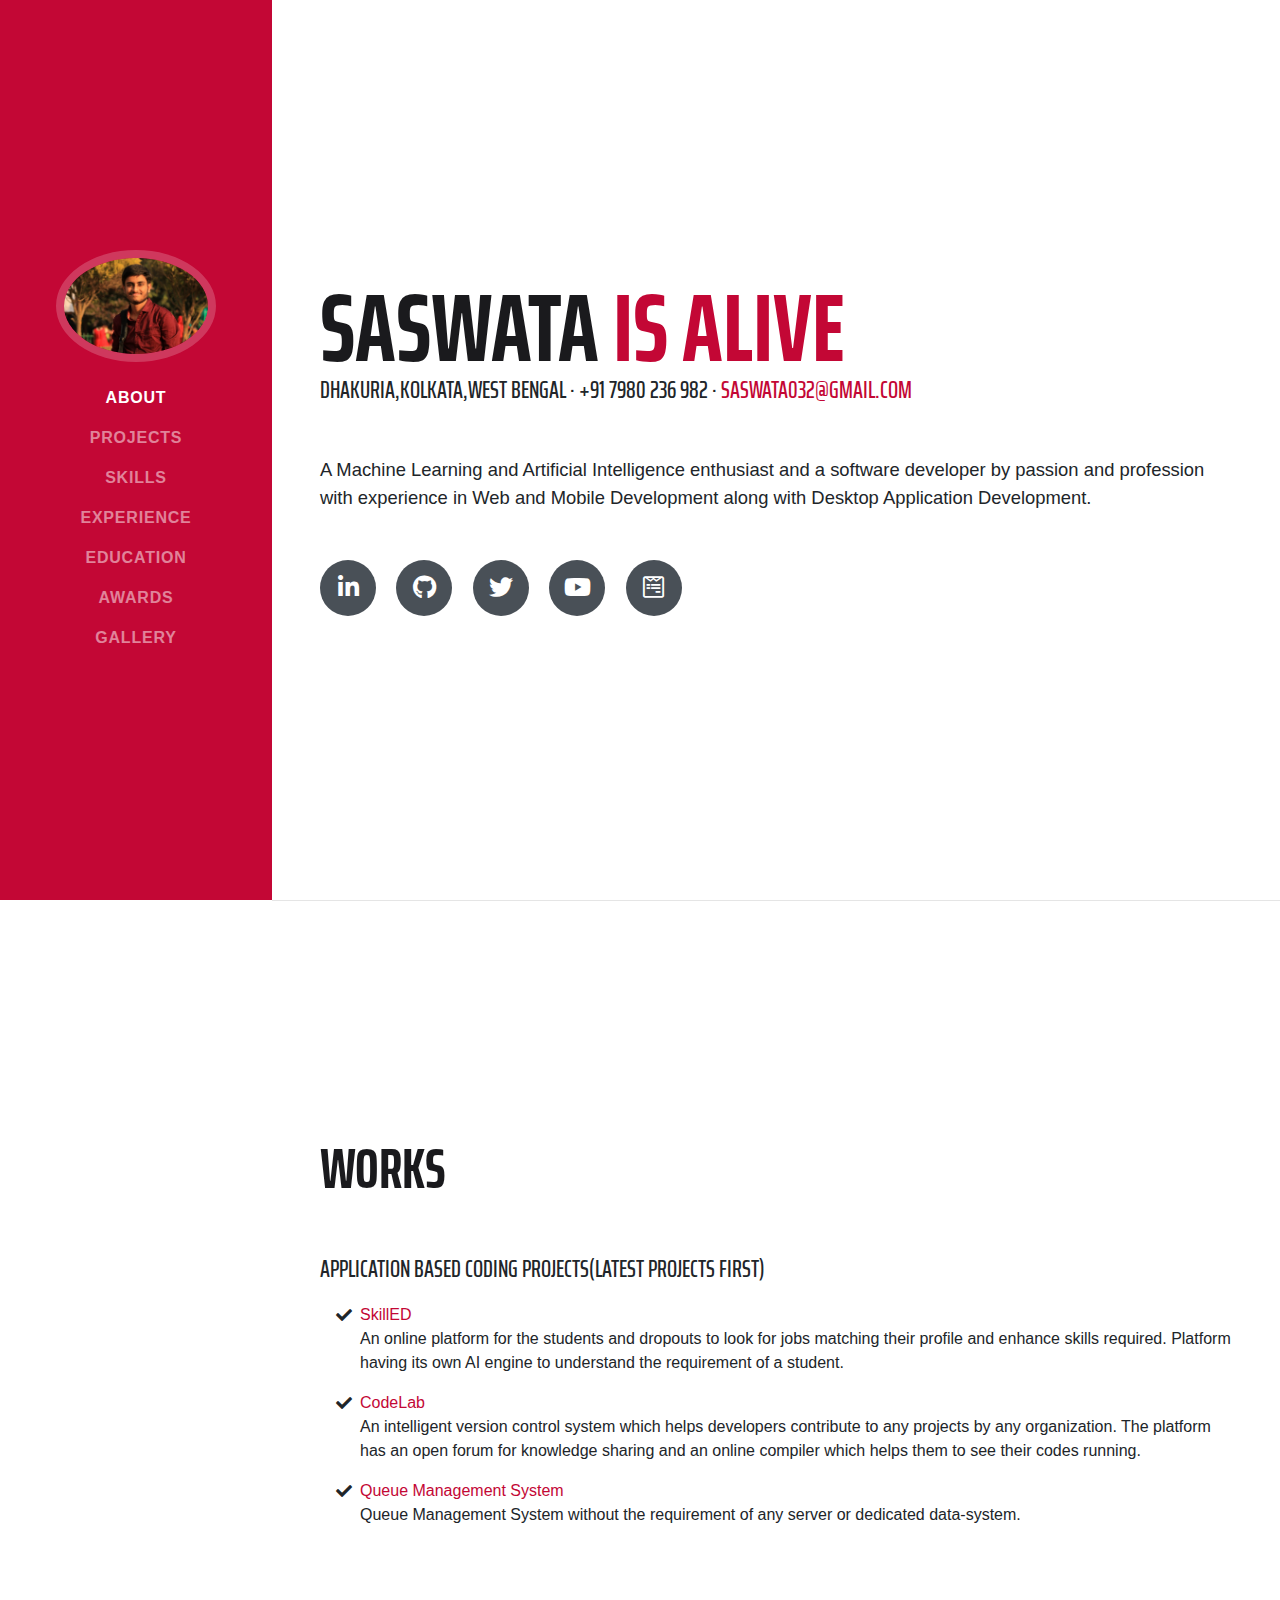
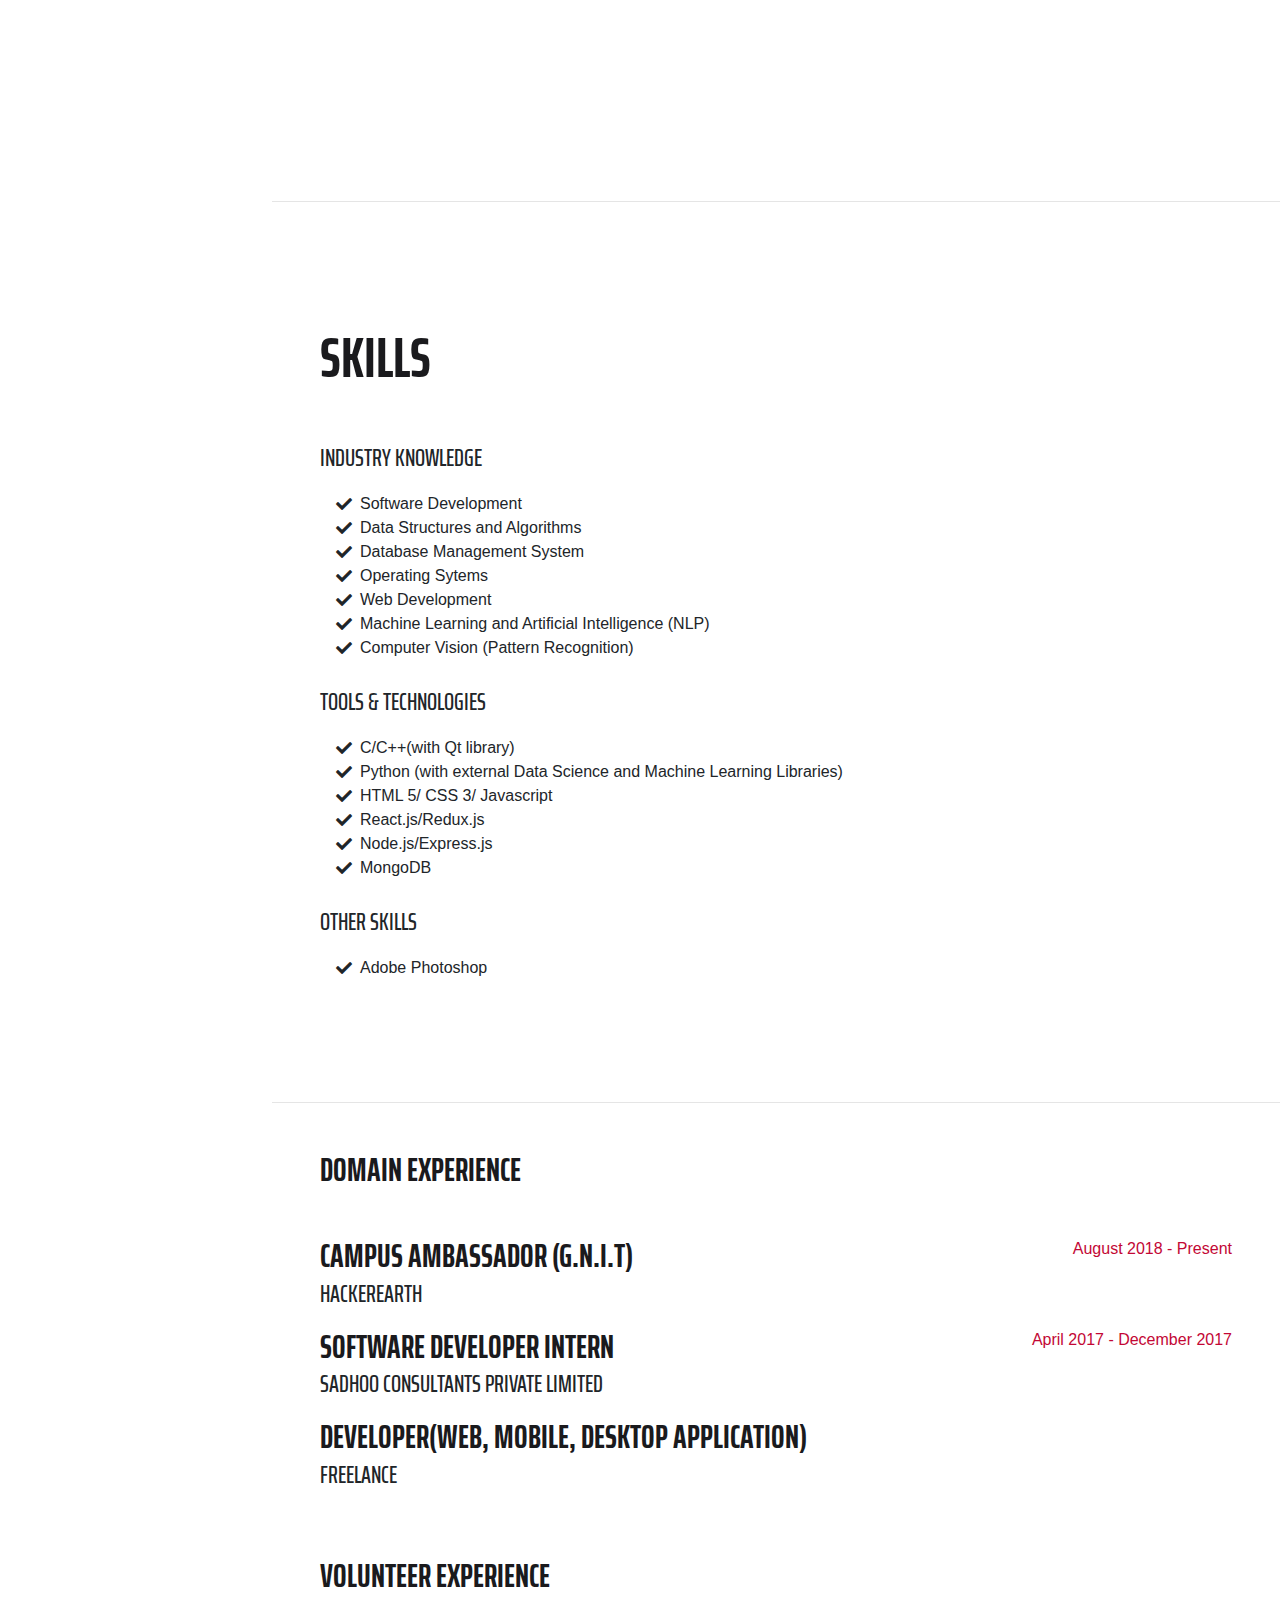
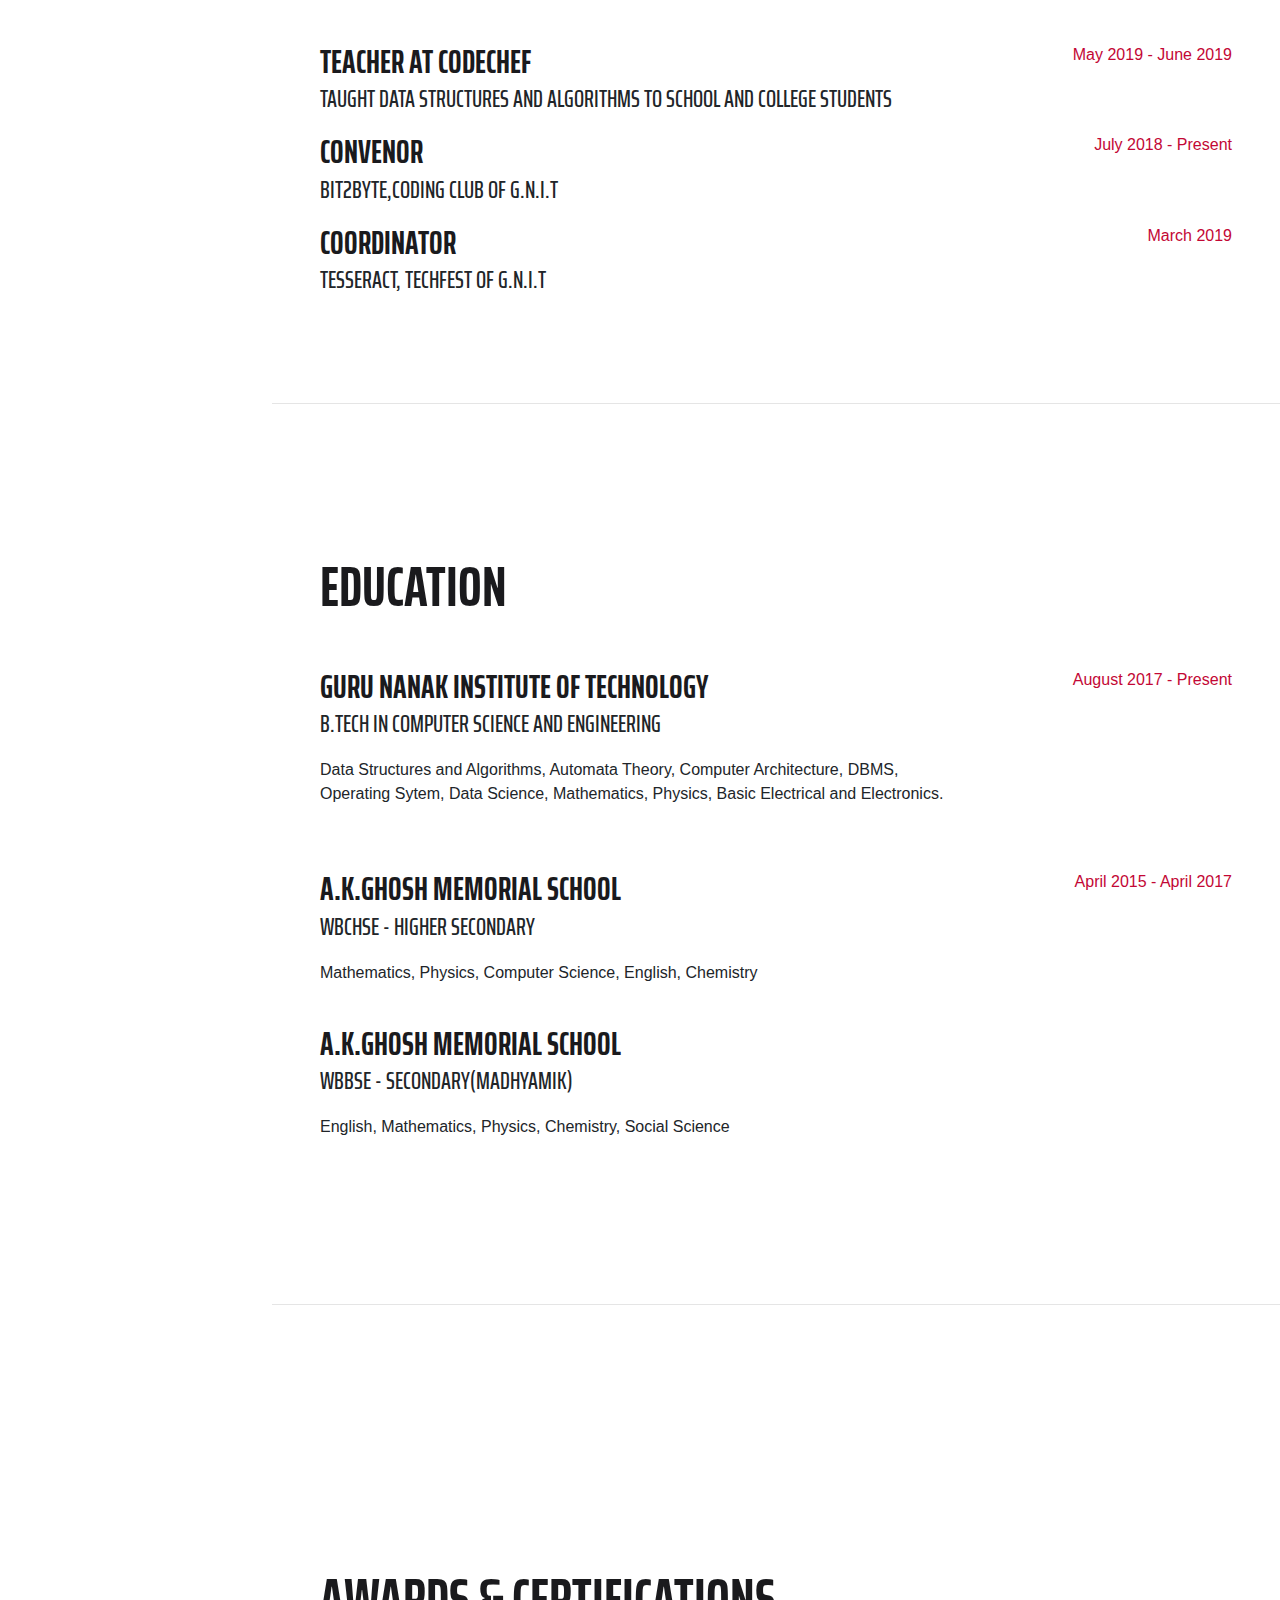
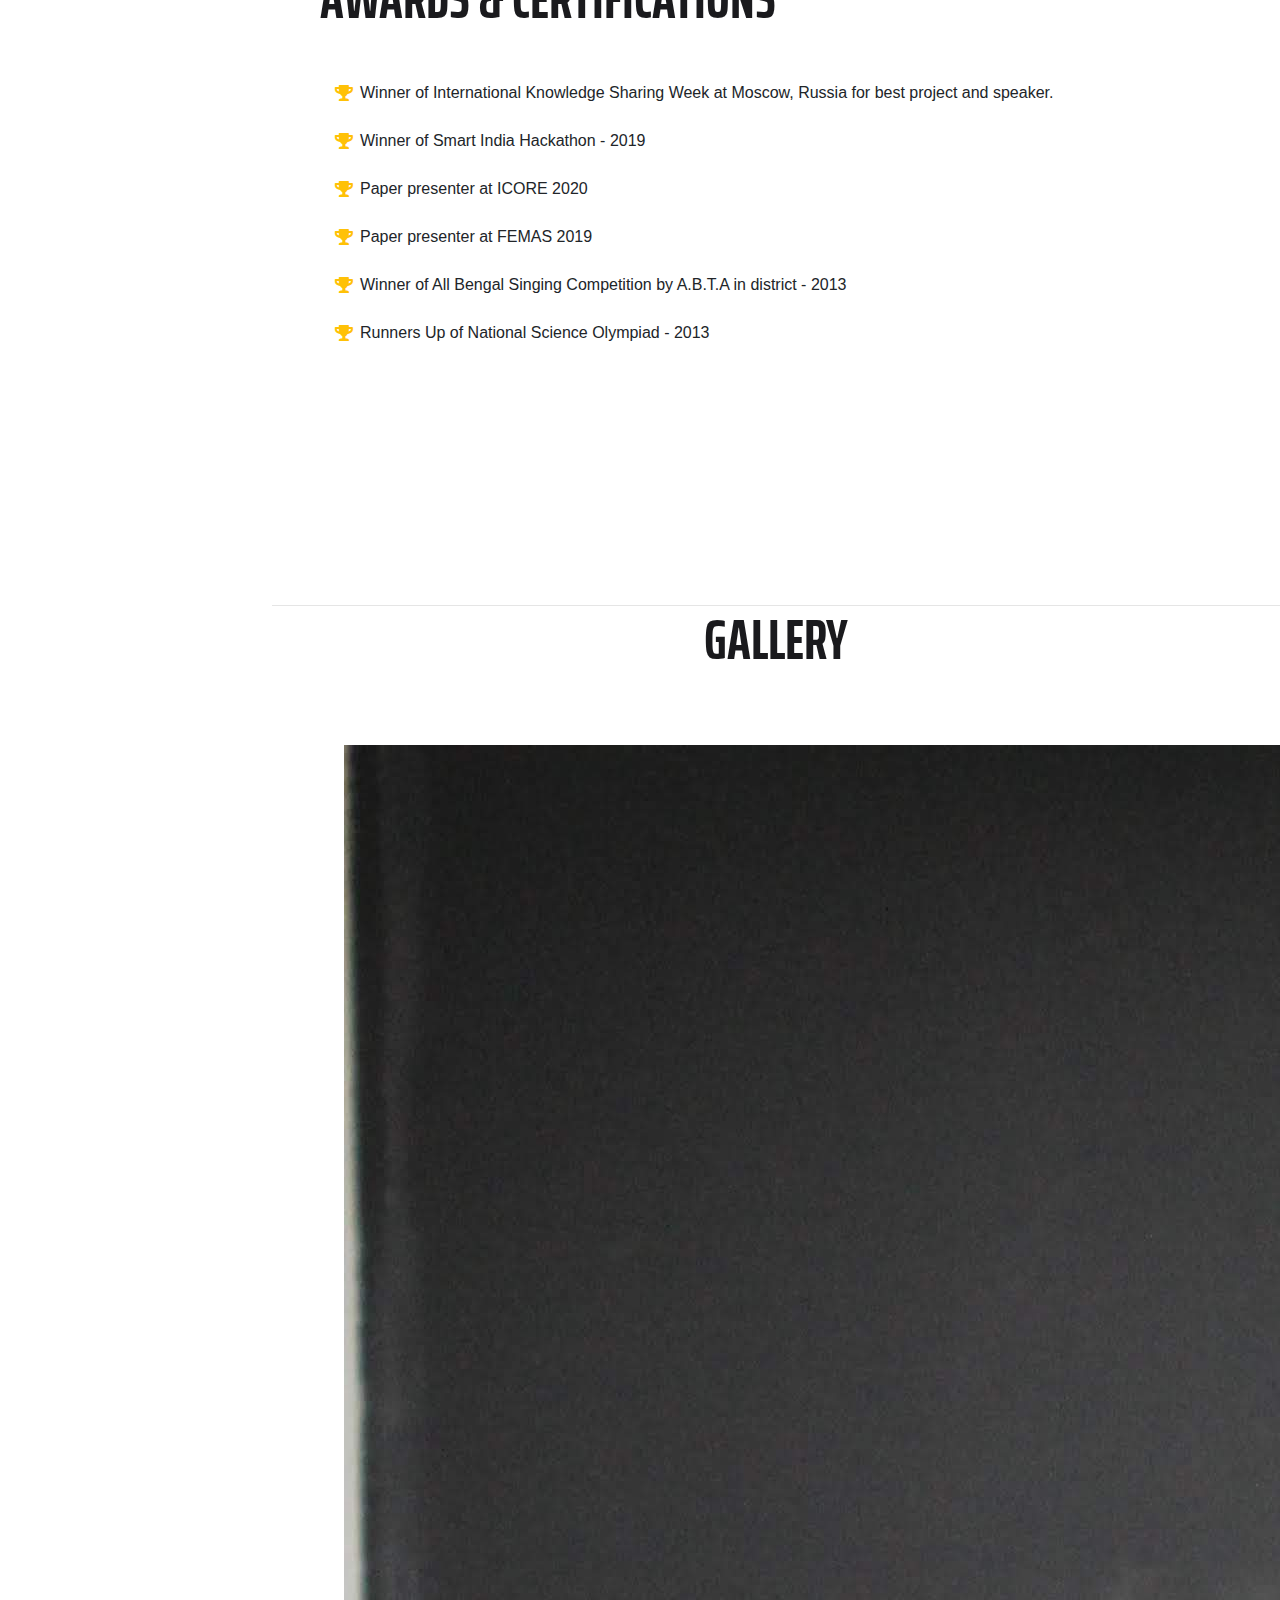
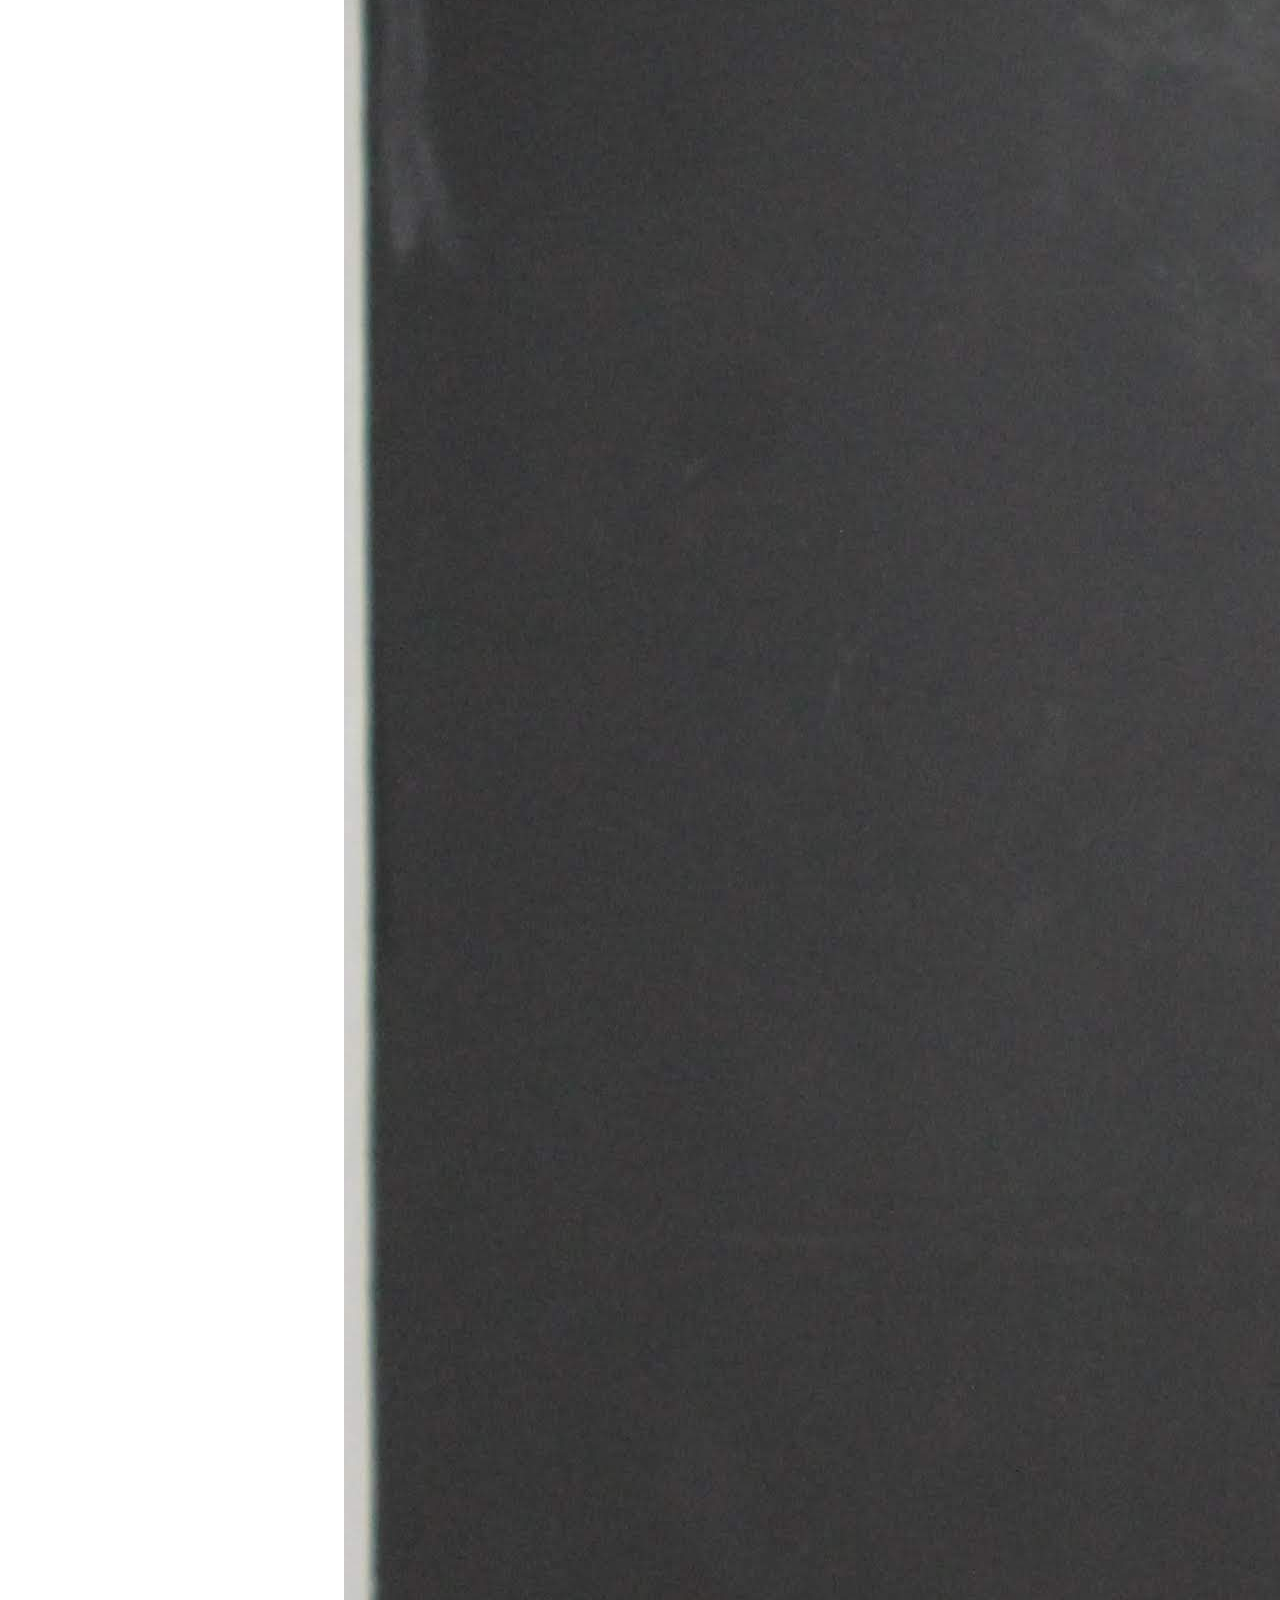
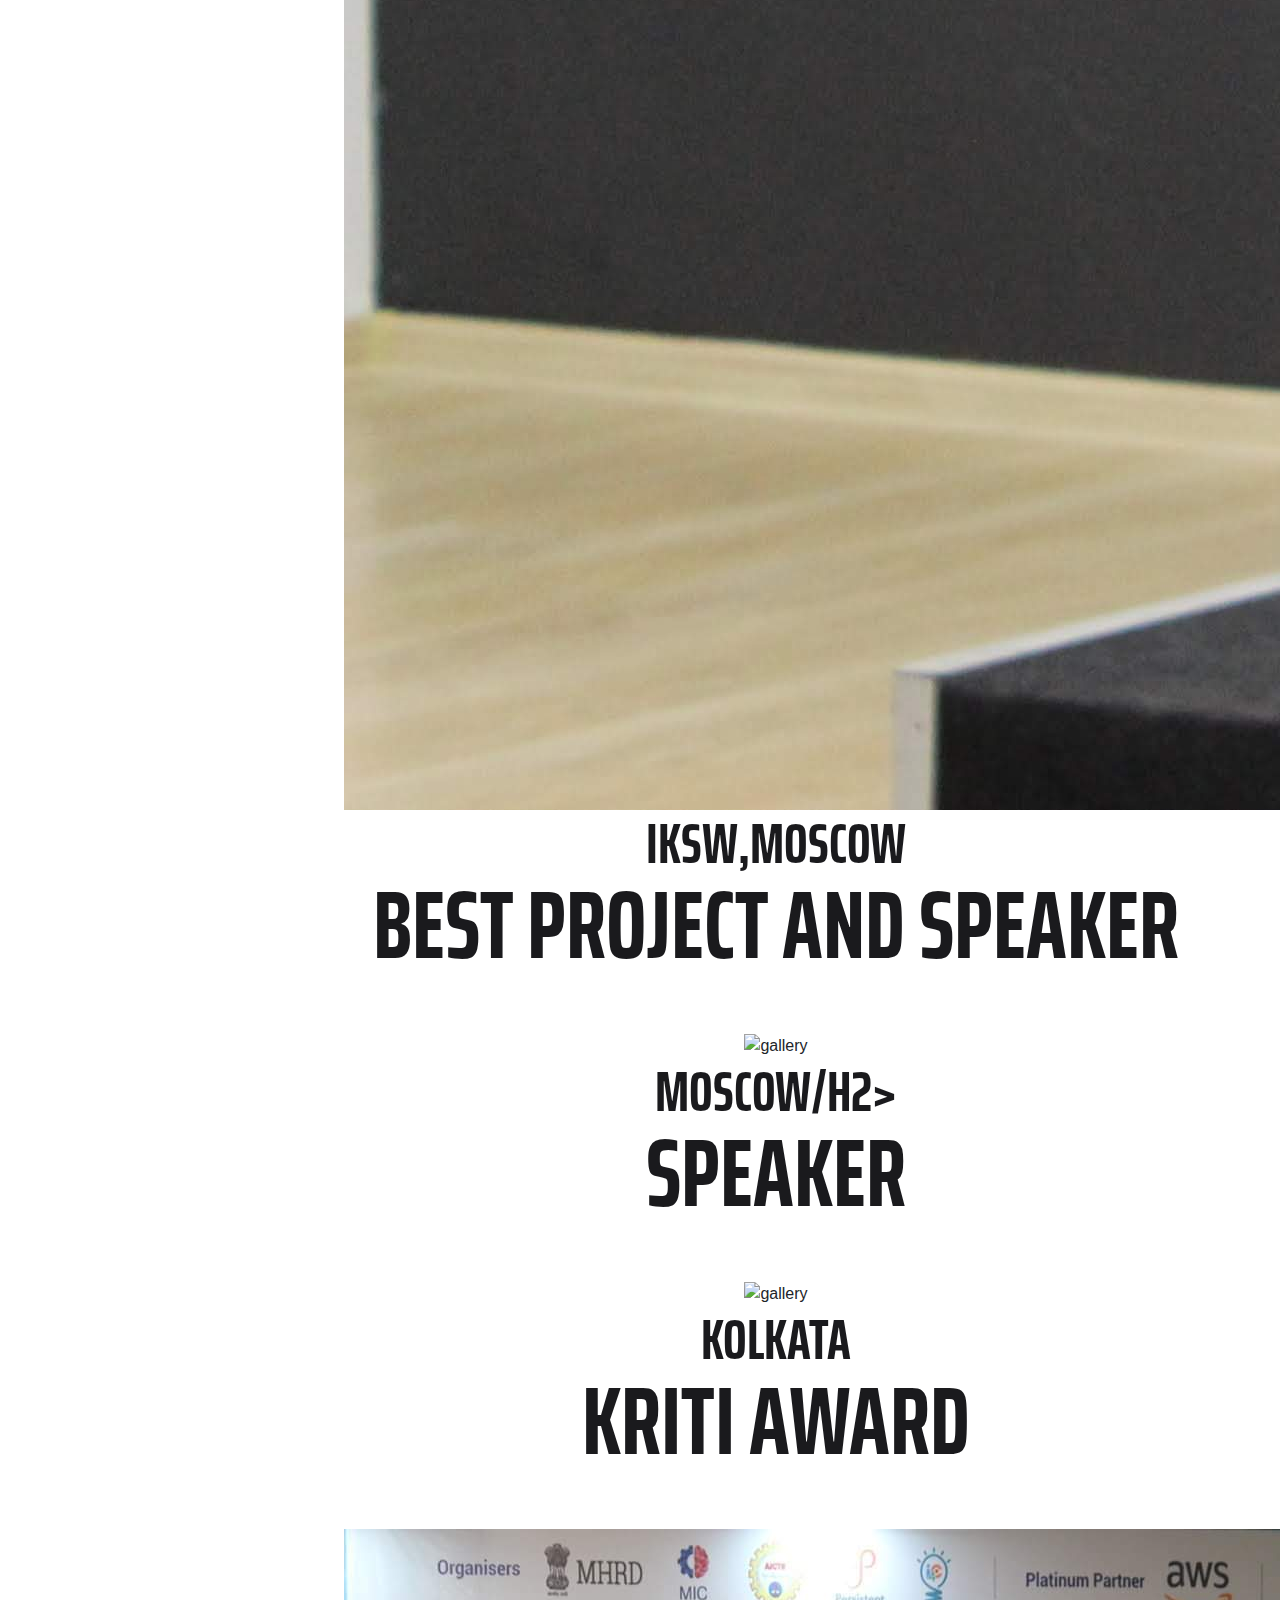
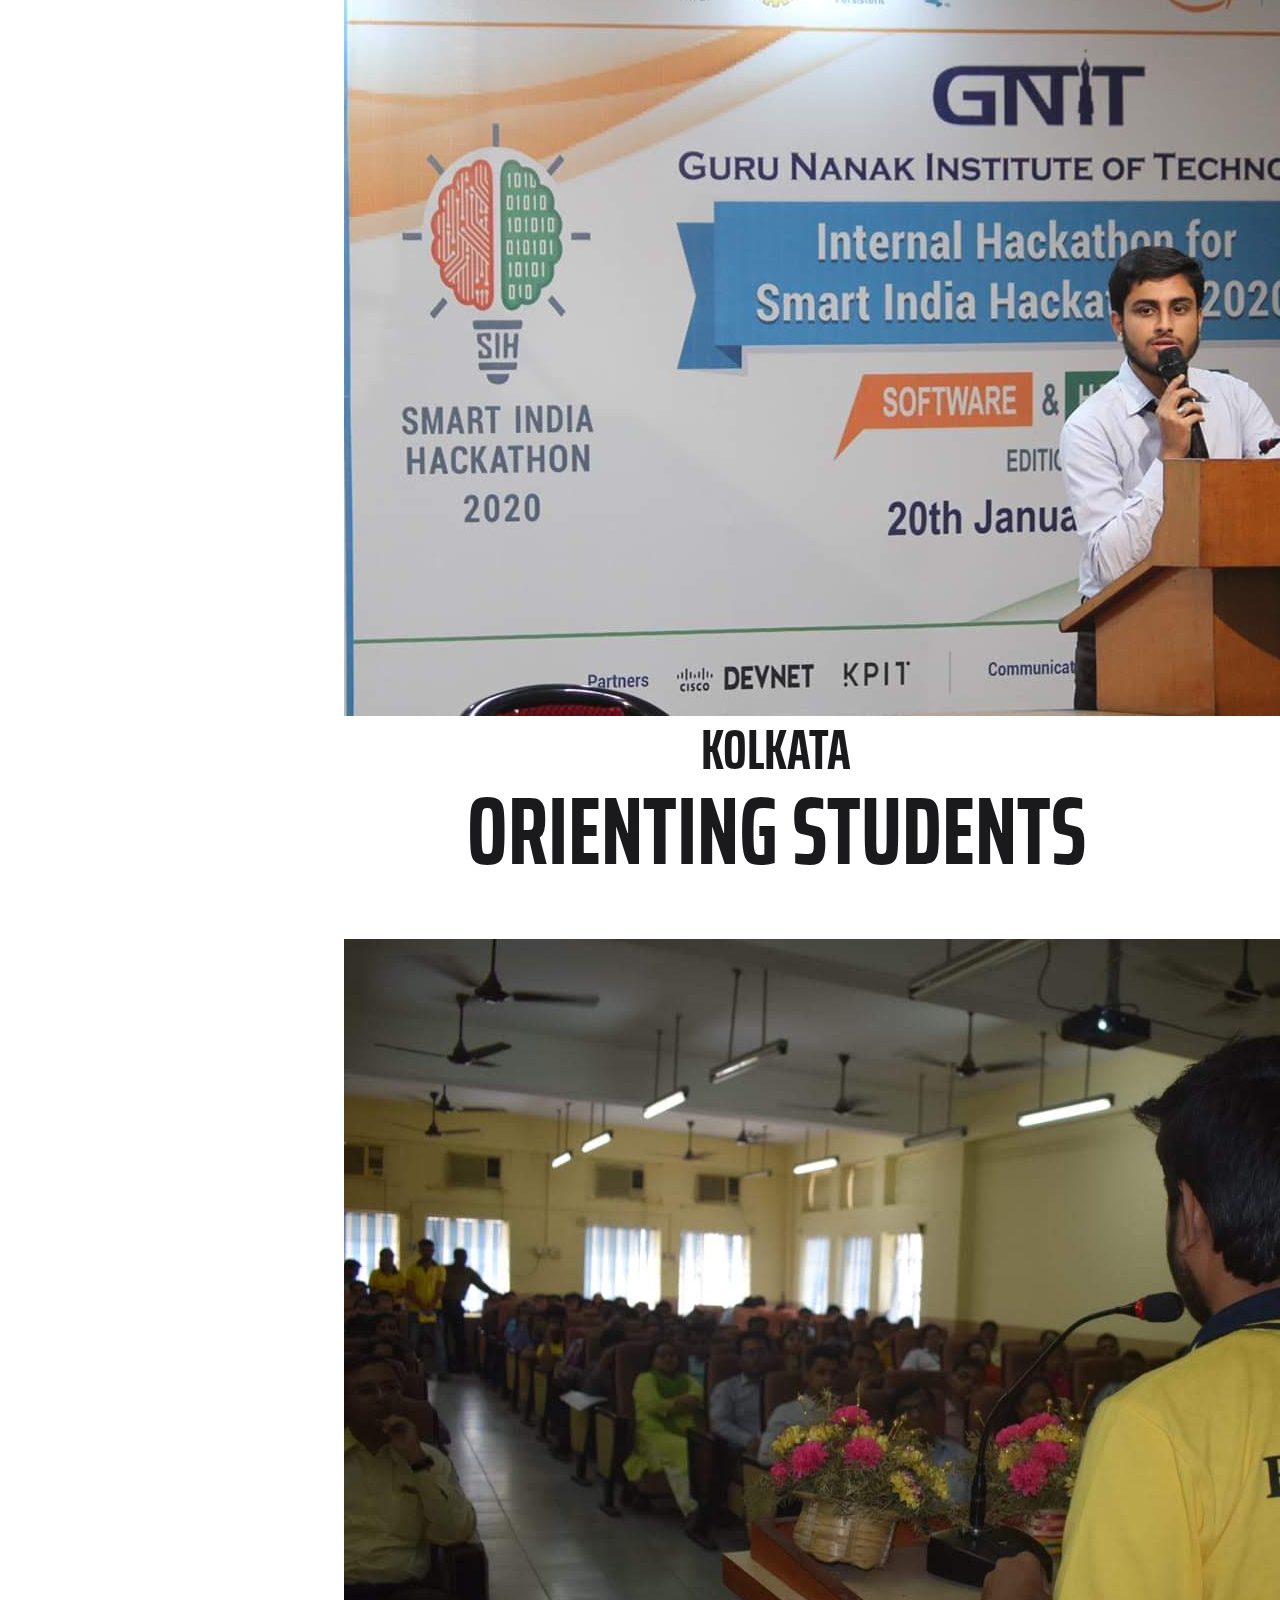
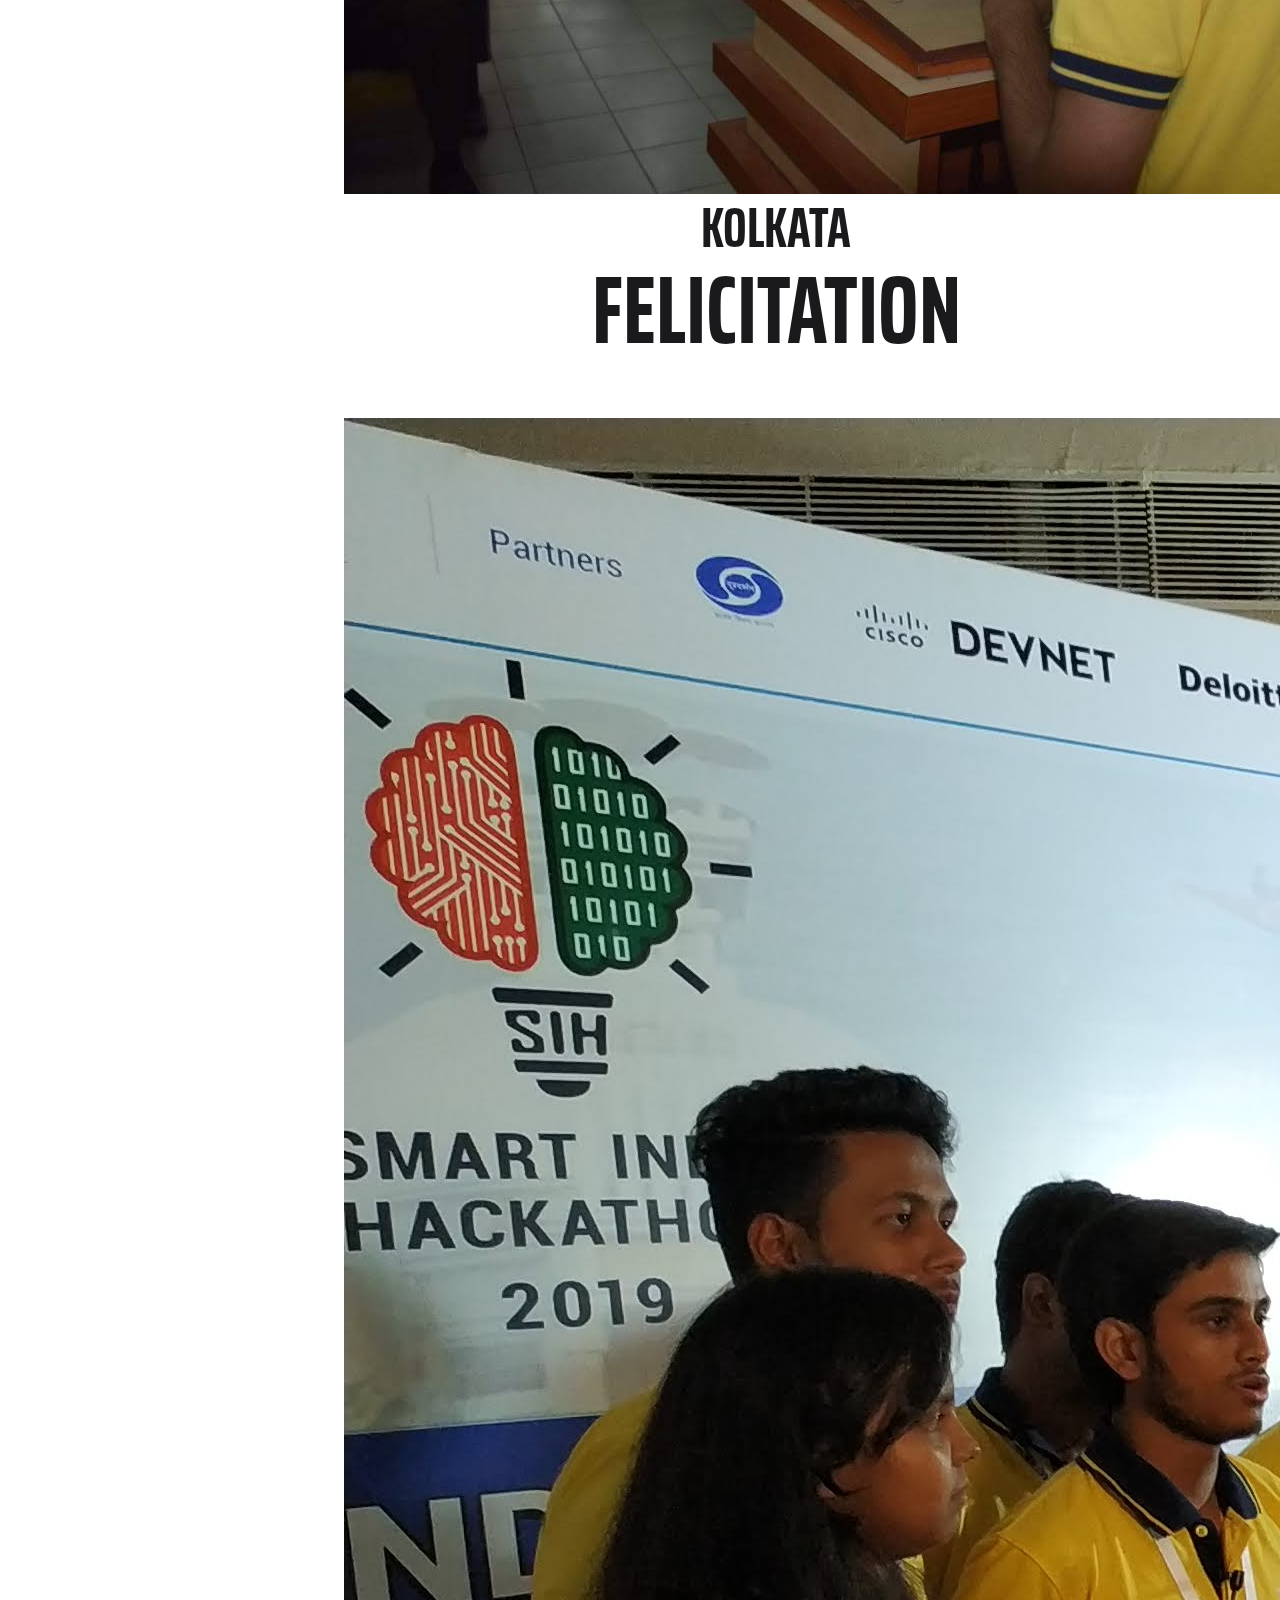
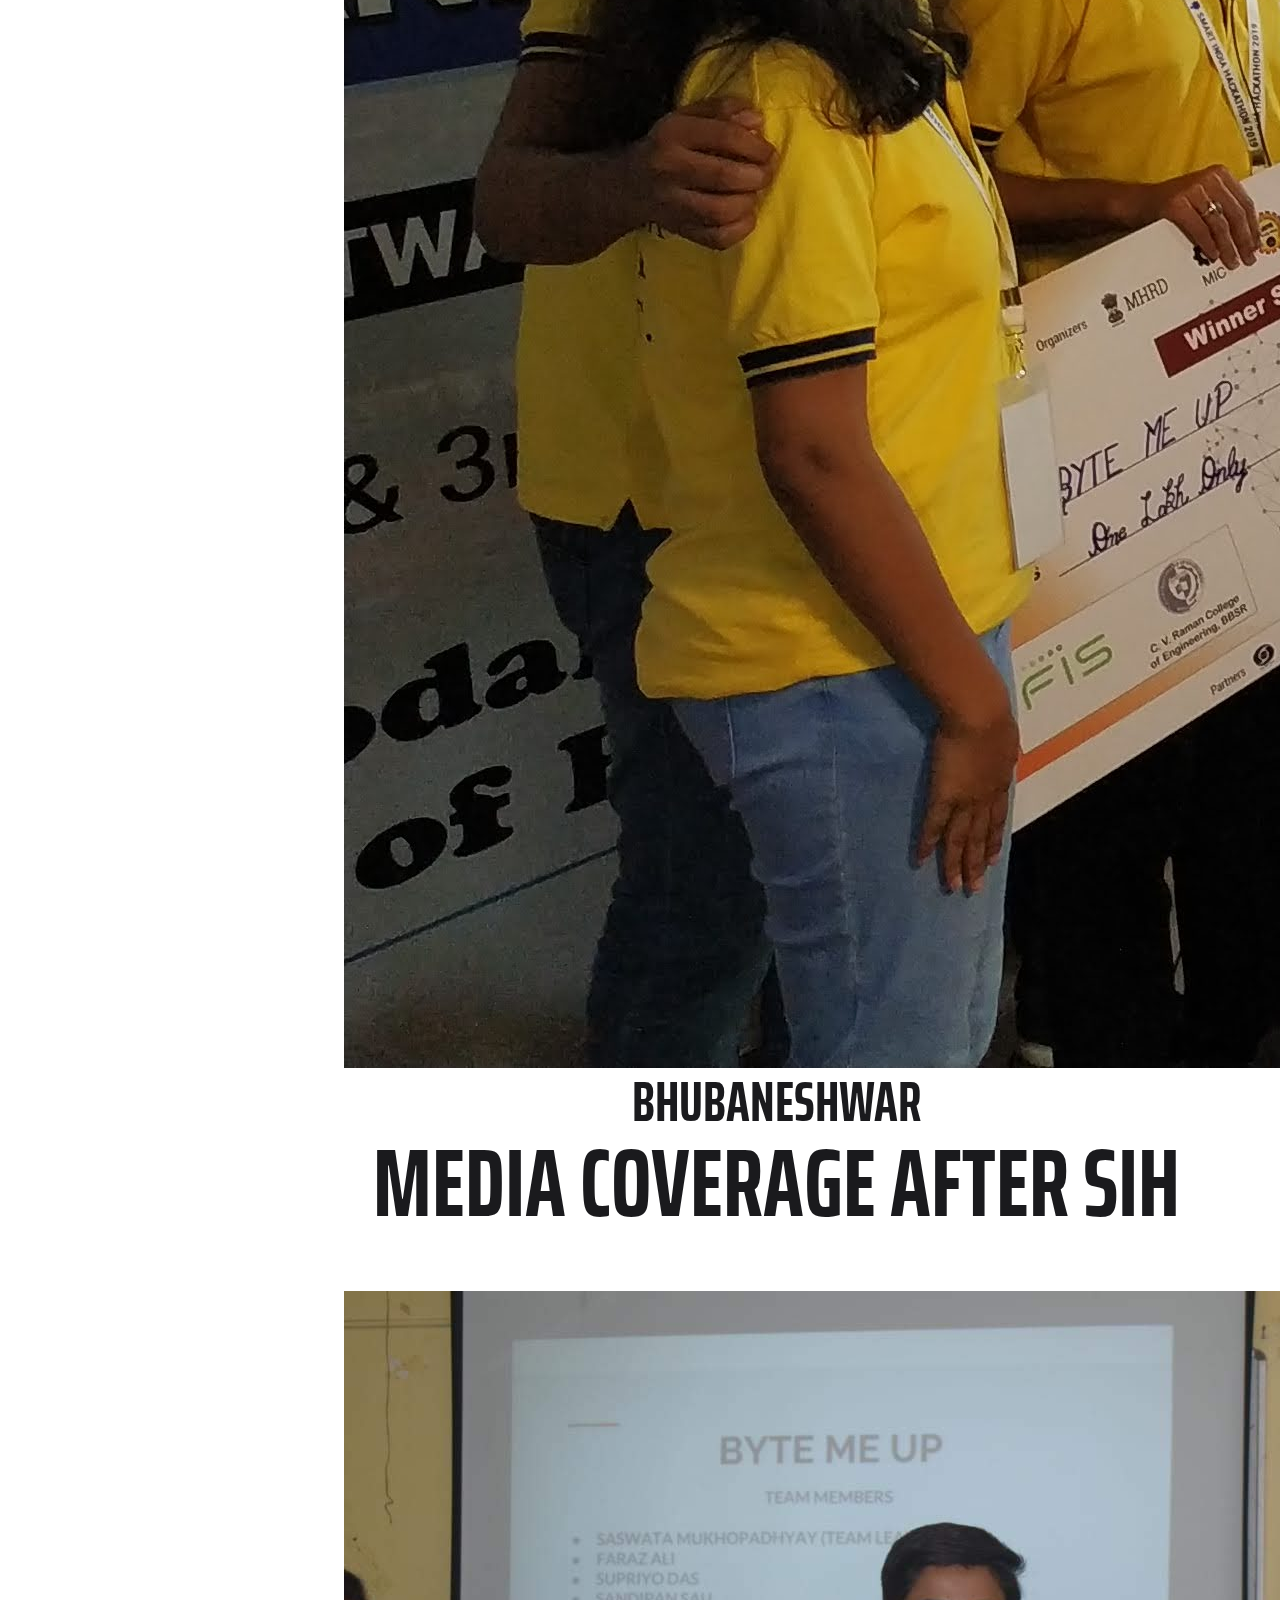
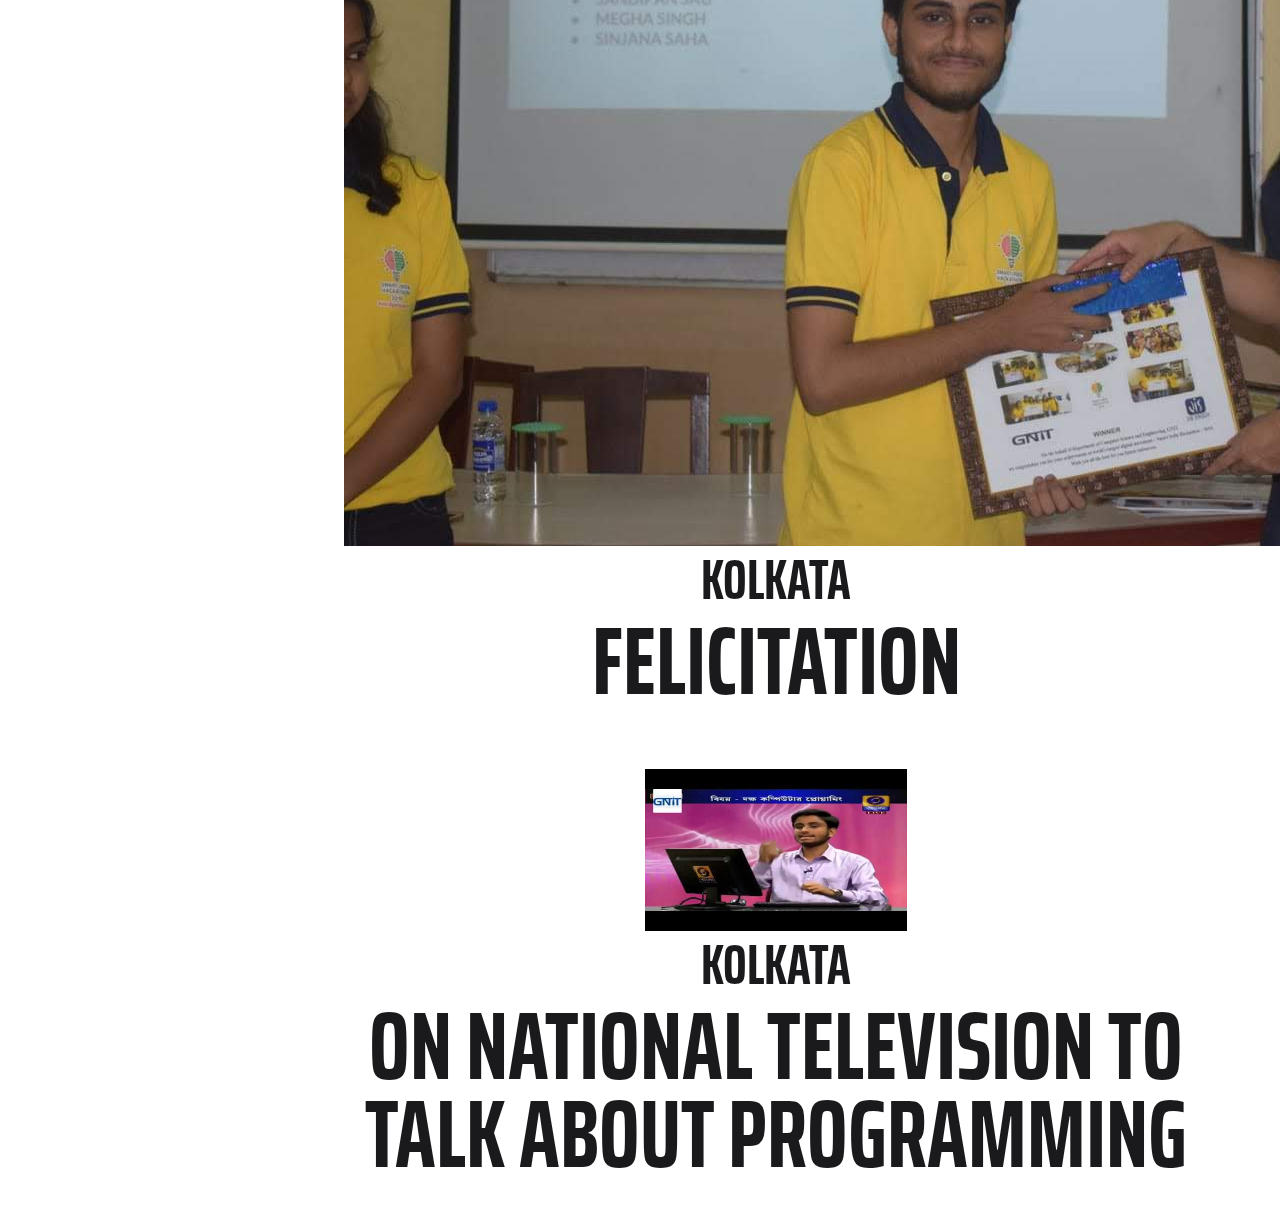
==== commit 813b25a9: "Update index.html" ====
--- a/index.html
+++ b/index.html
@@ -68,7 +68,7 @@
 <section class="resume-section p-3 p-lg-5 d-flex align-items-center" id="about">
 <div class="w-100">
 <h1 class="mb-0">Saswata
-<span class="text-primary">Mukhopadhyay</span>
+<span class="text-primary">is alive</span>
 </h1>
 <div class="subheading mb-5">Dhakuria,Kolkata,West Bengal · +91 7980 236 982 ·
 <a href="mailto:saswata032@gmail.com">saswata032@gmail.com</a>
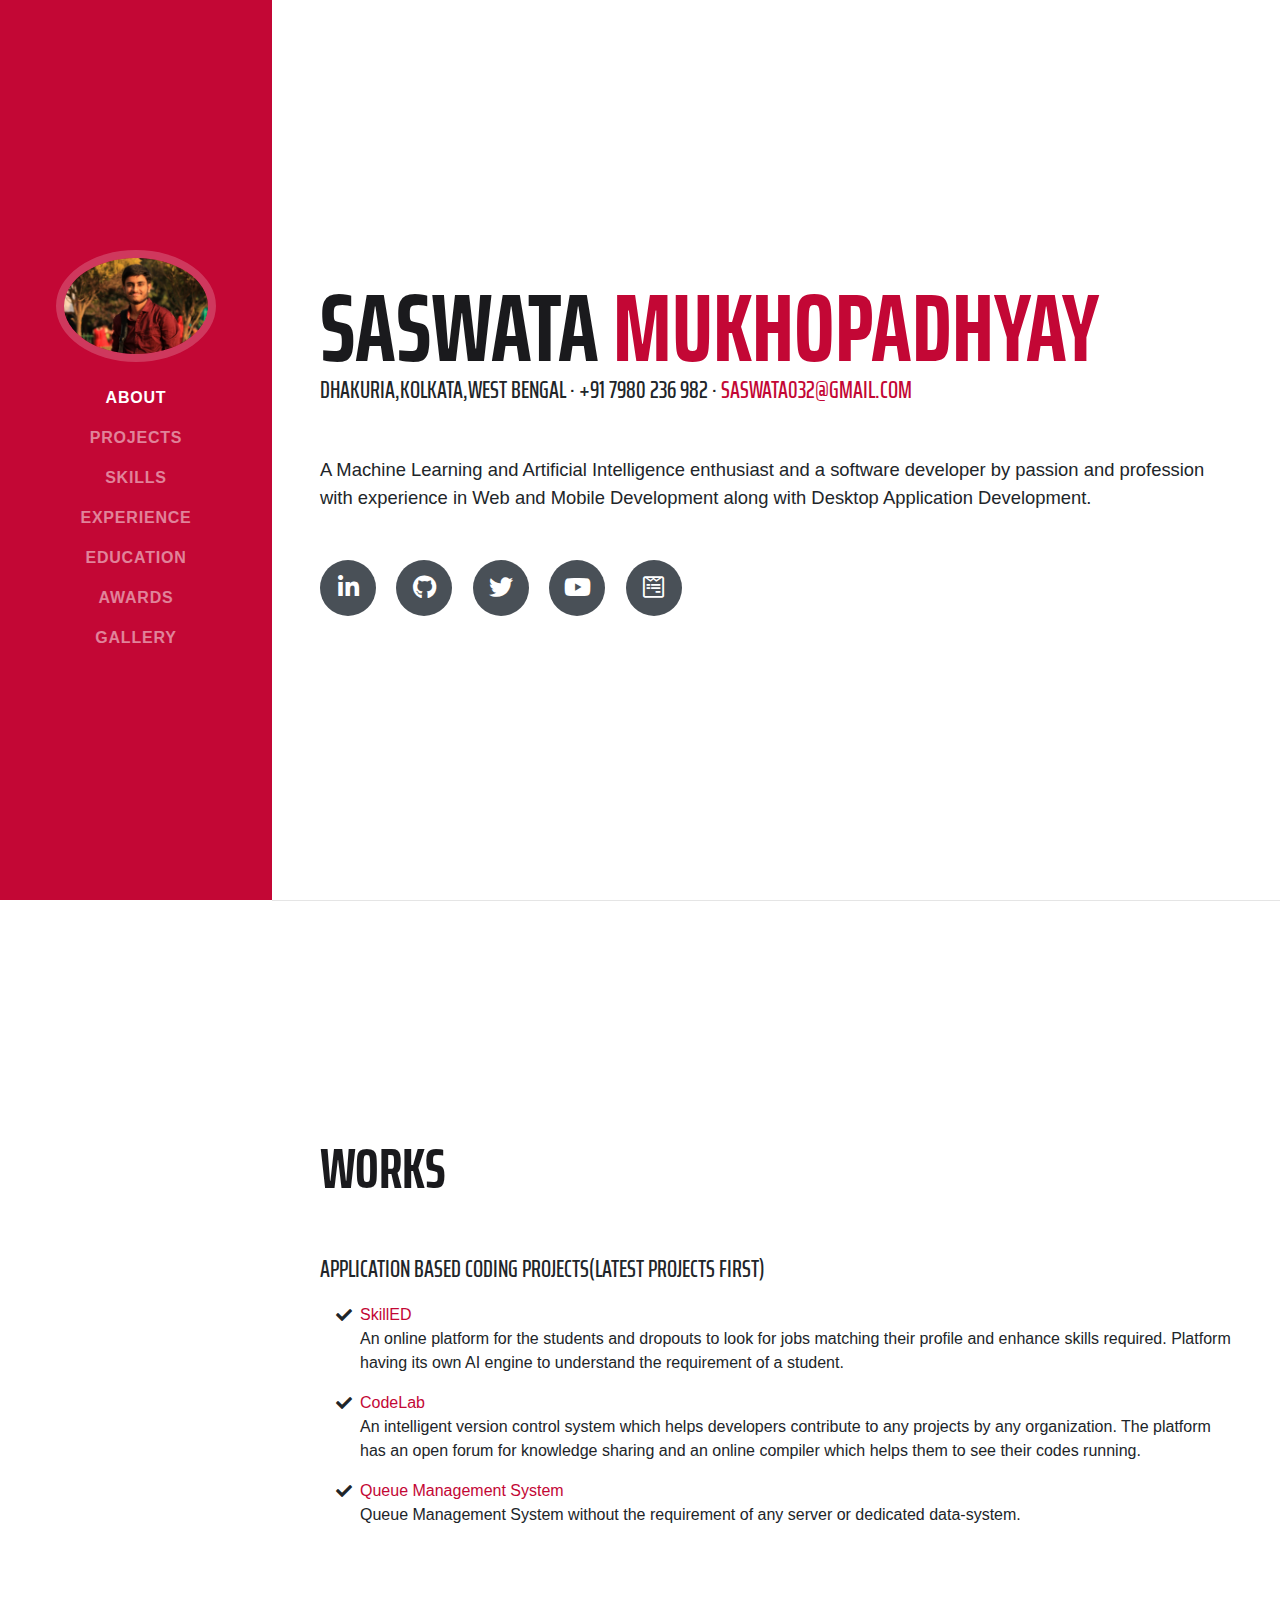
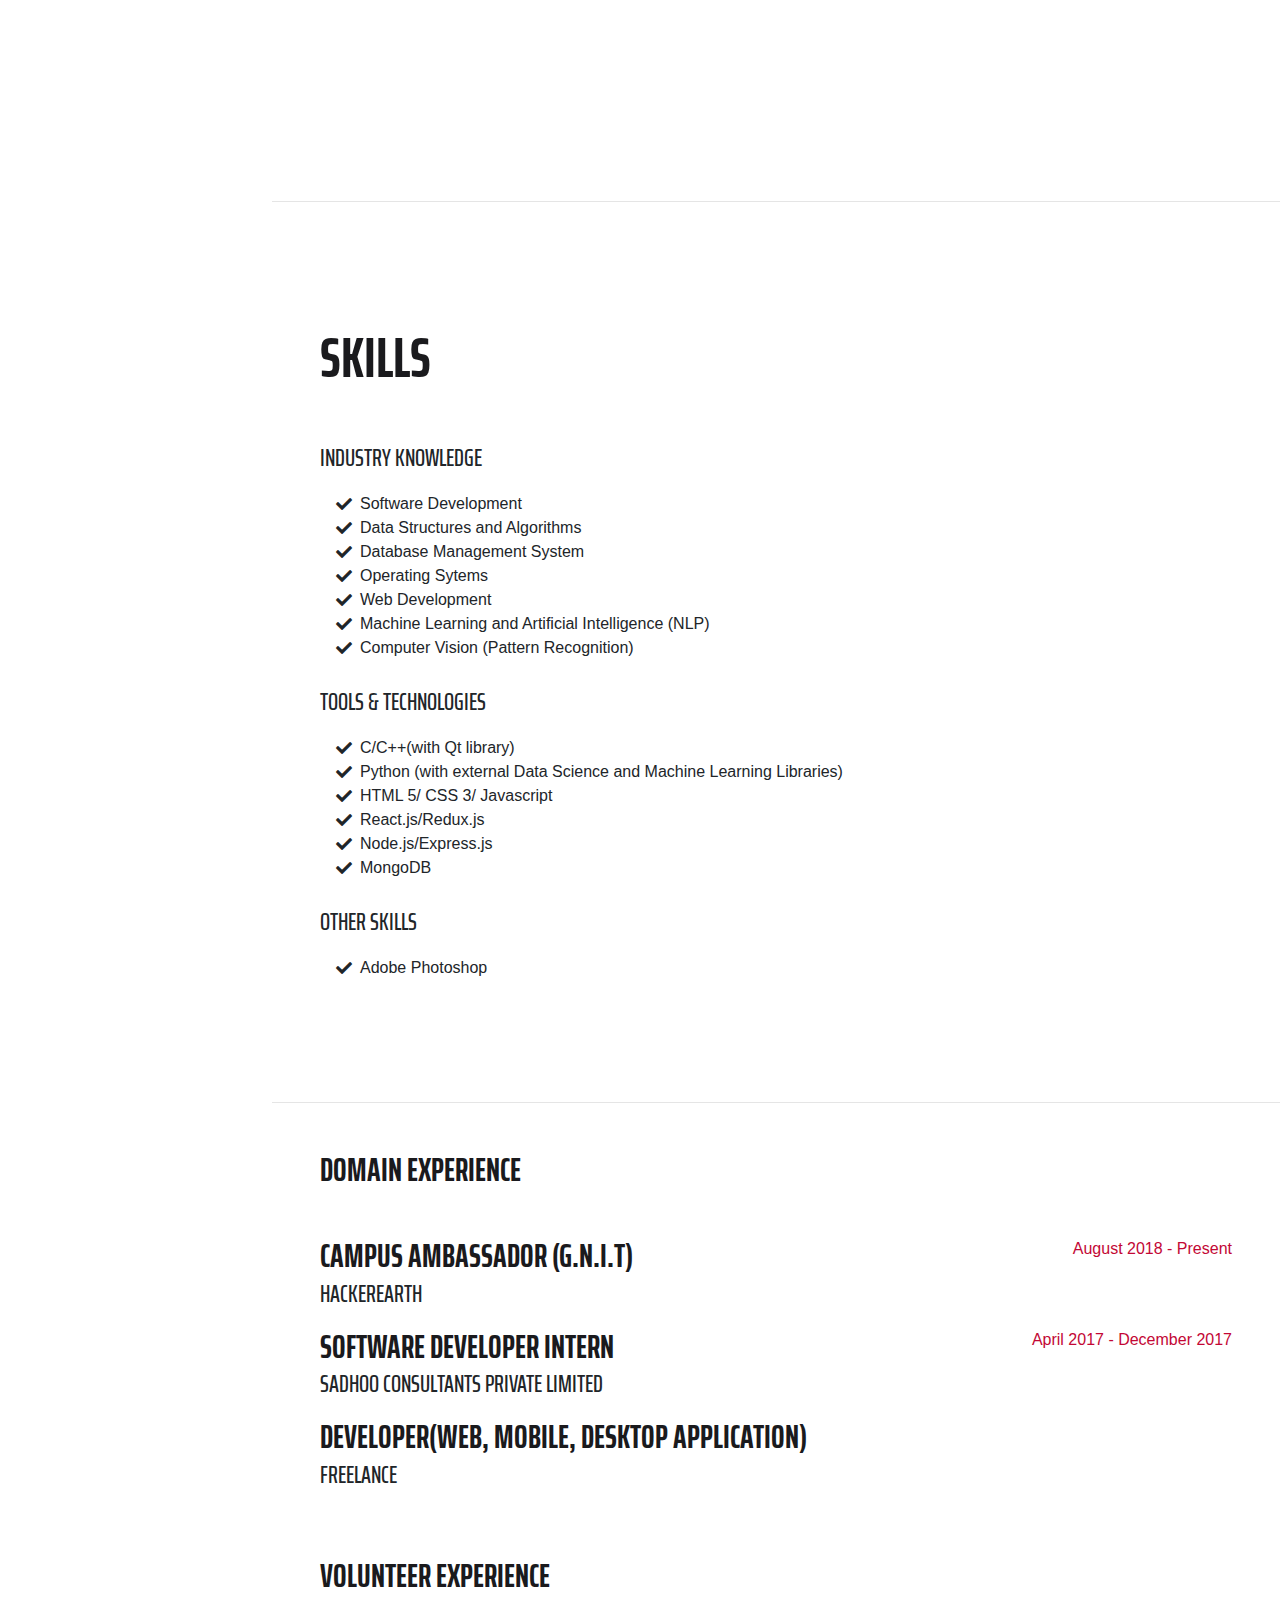
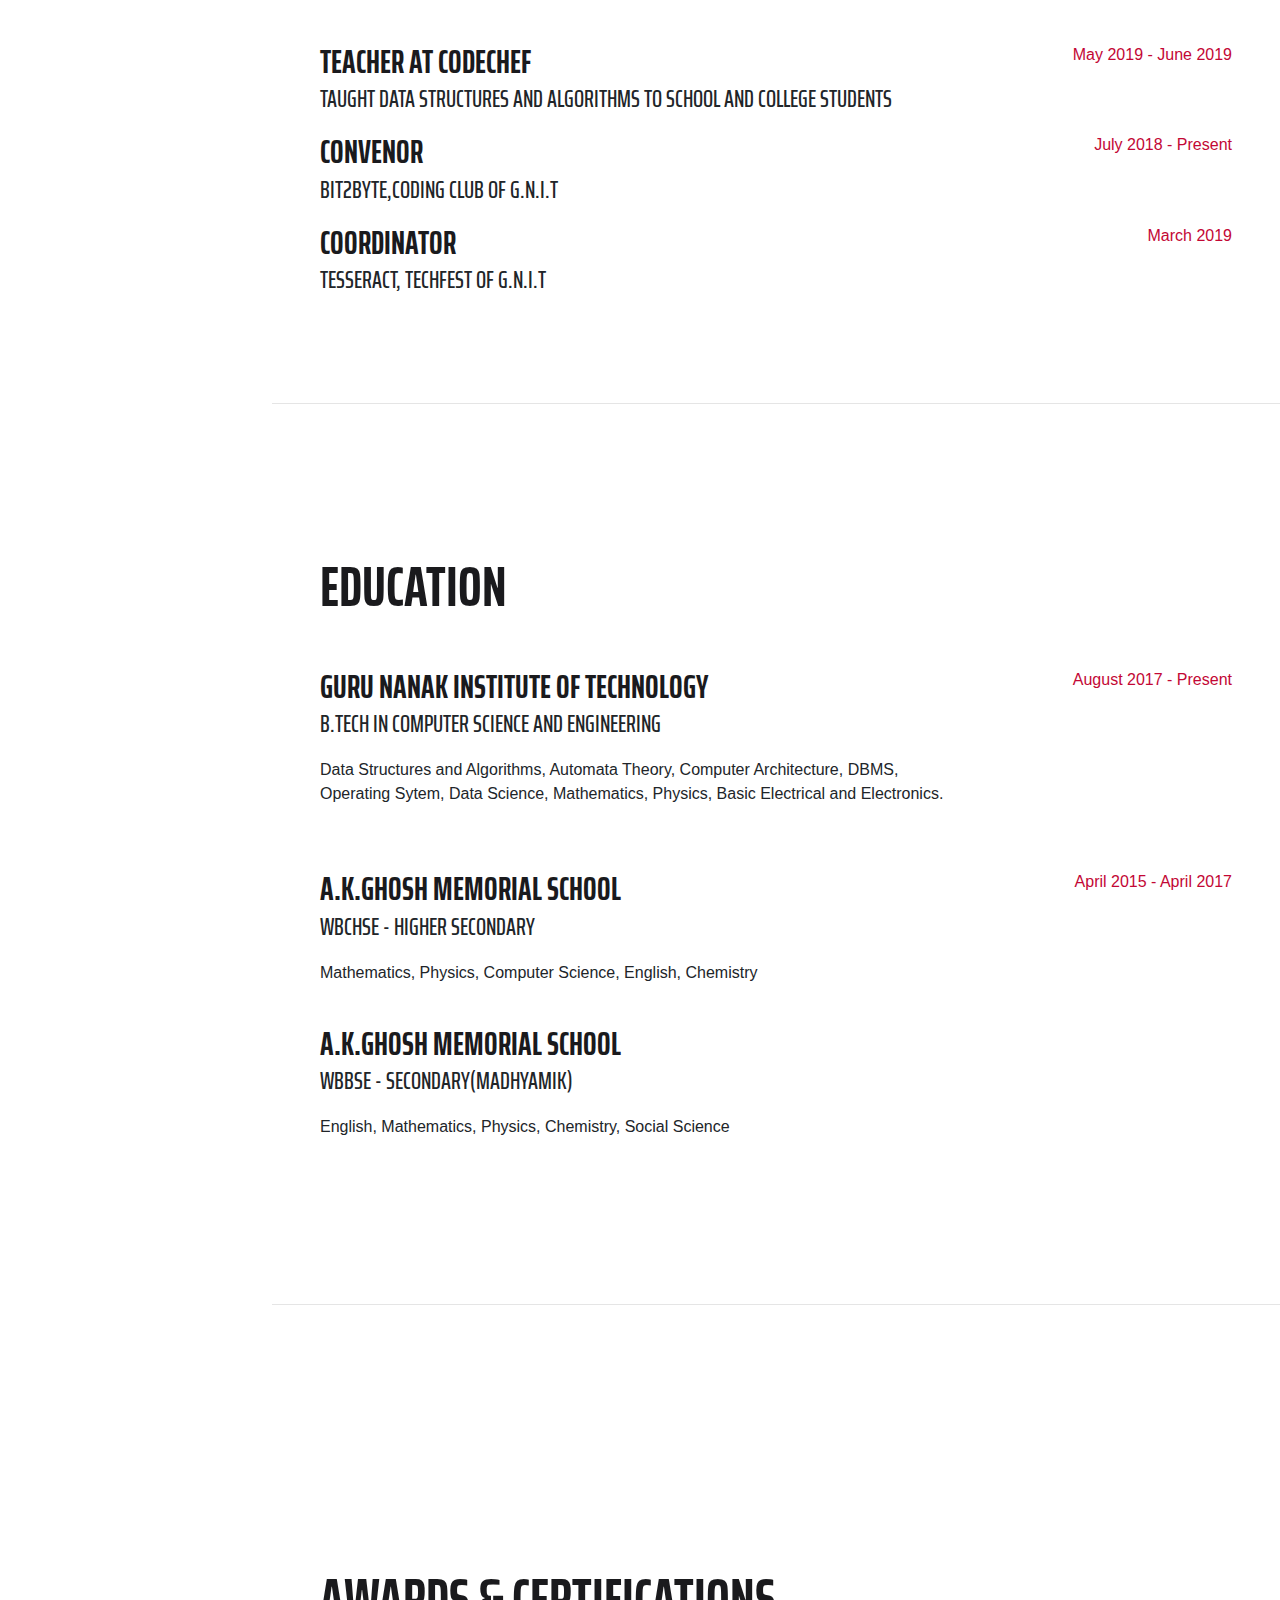
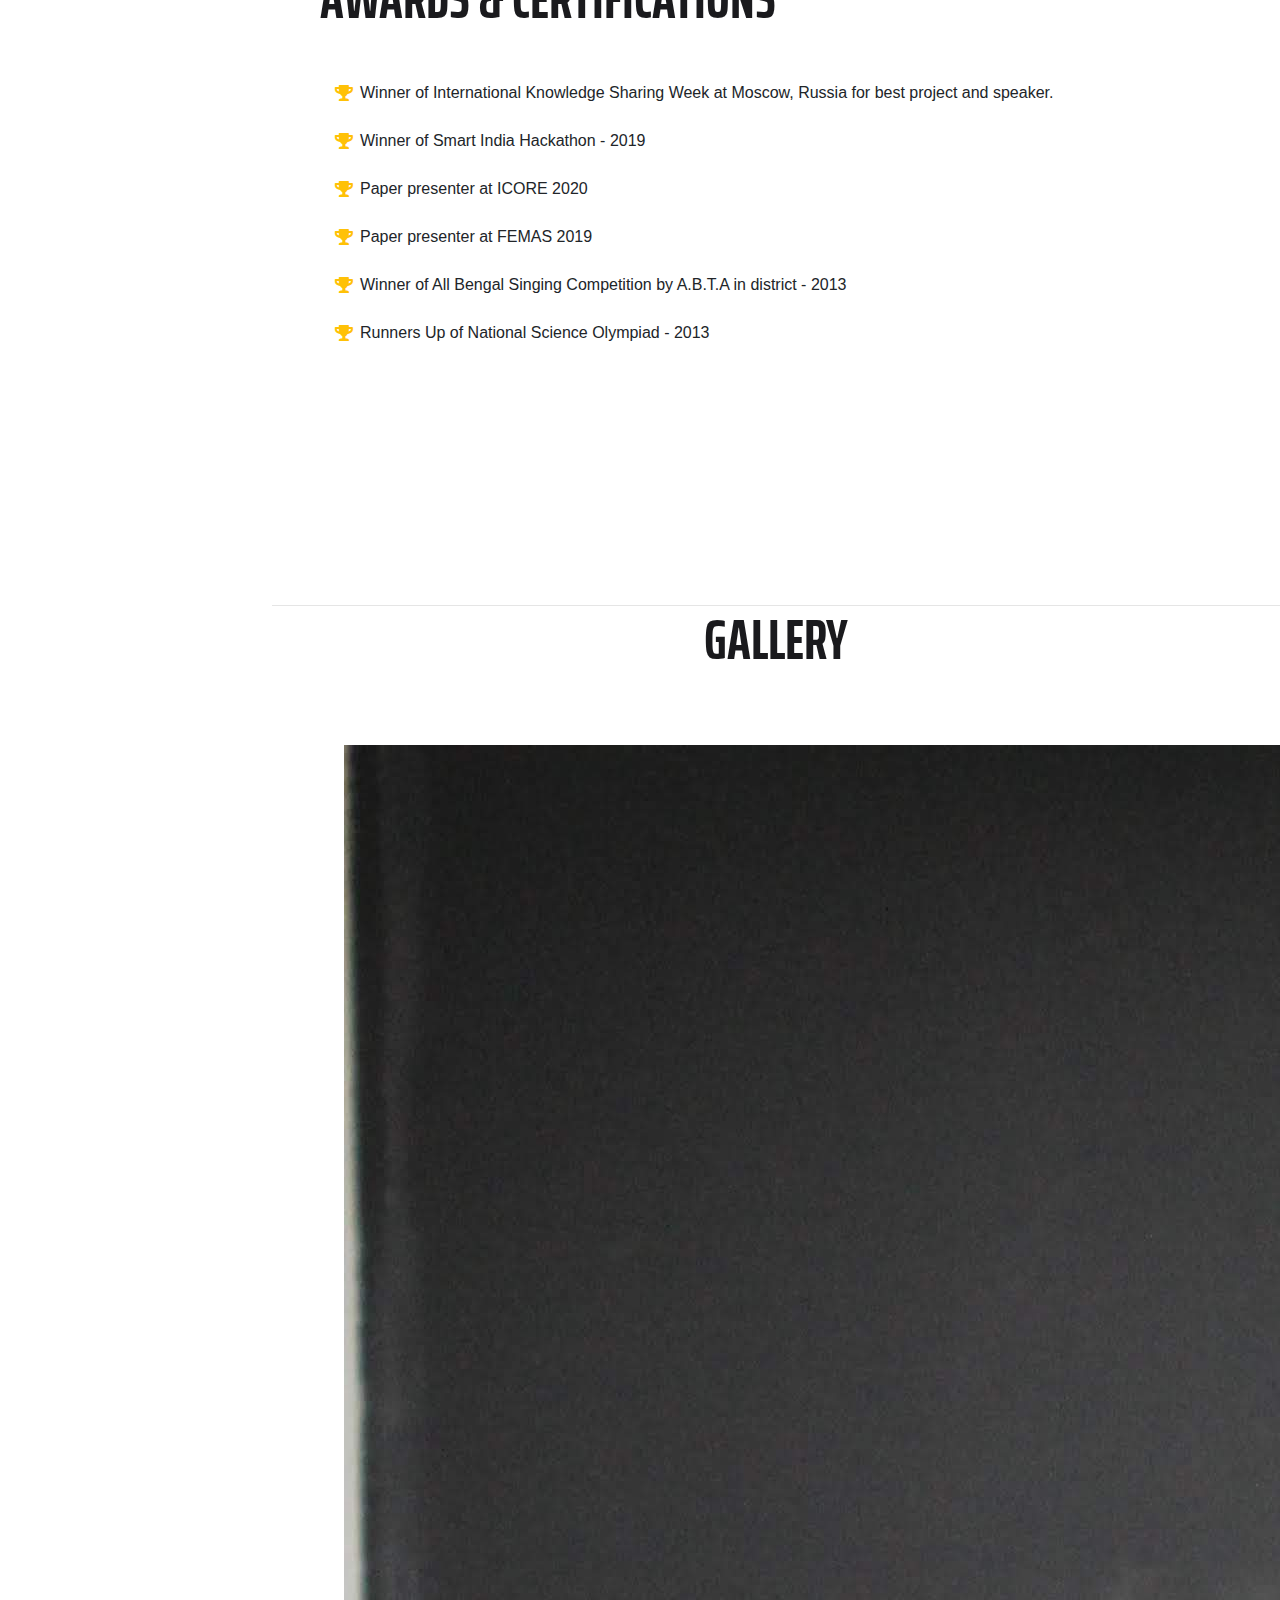
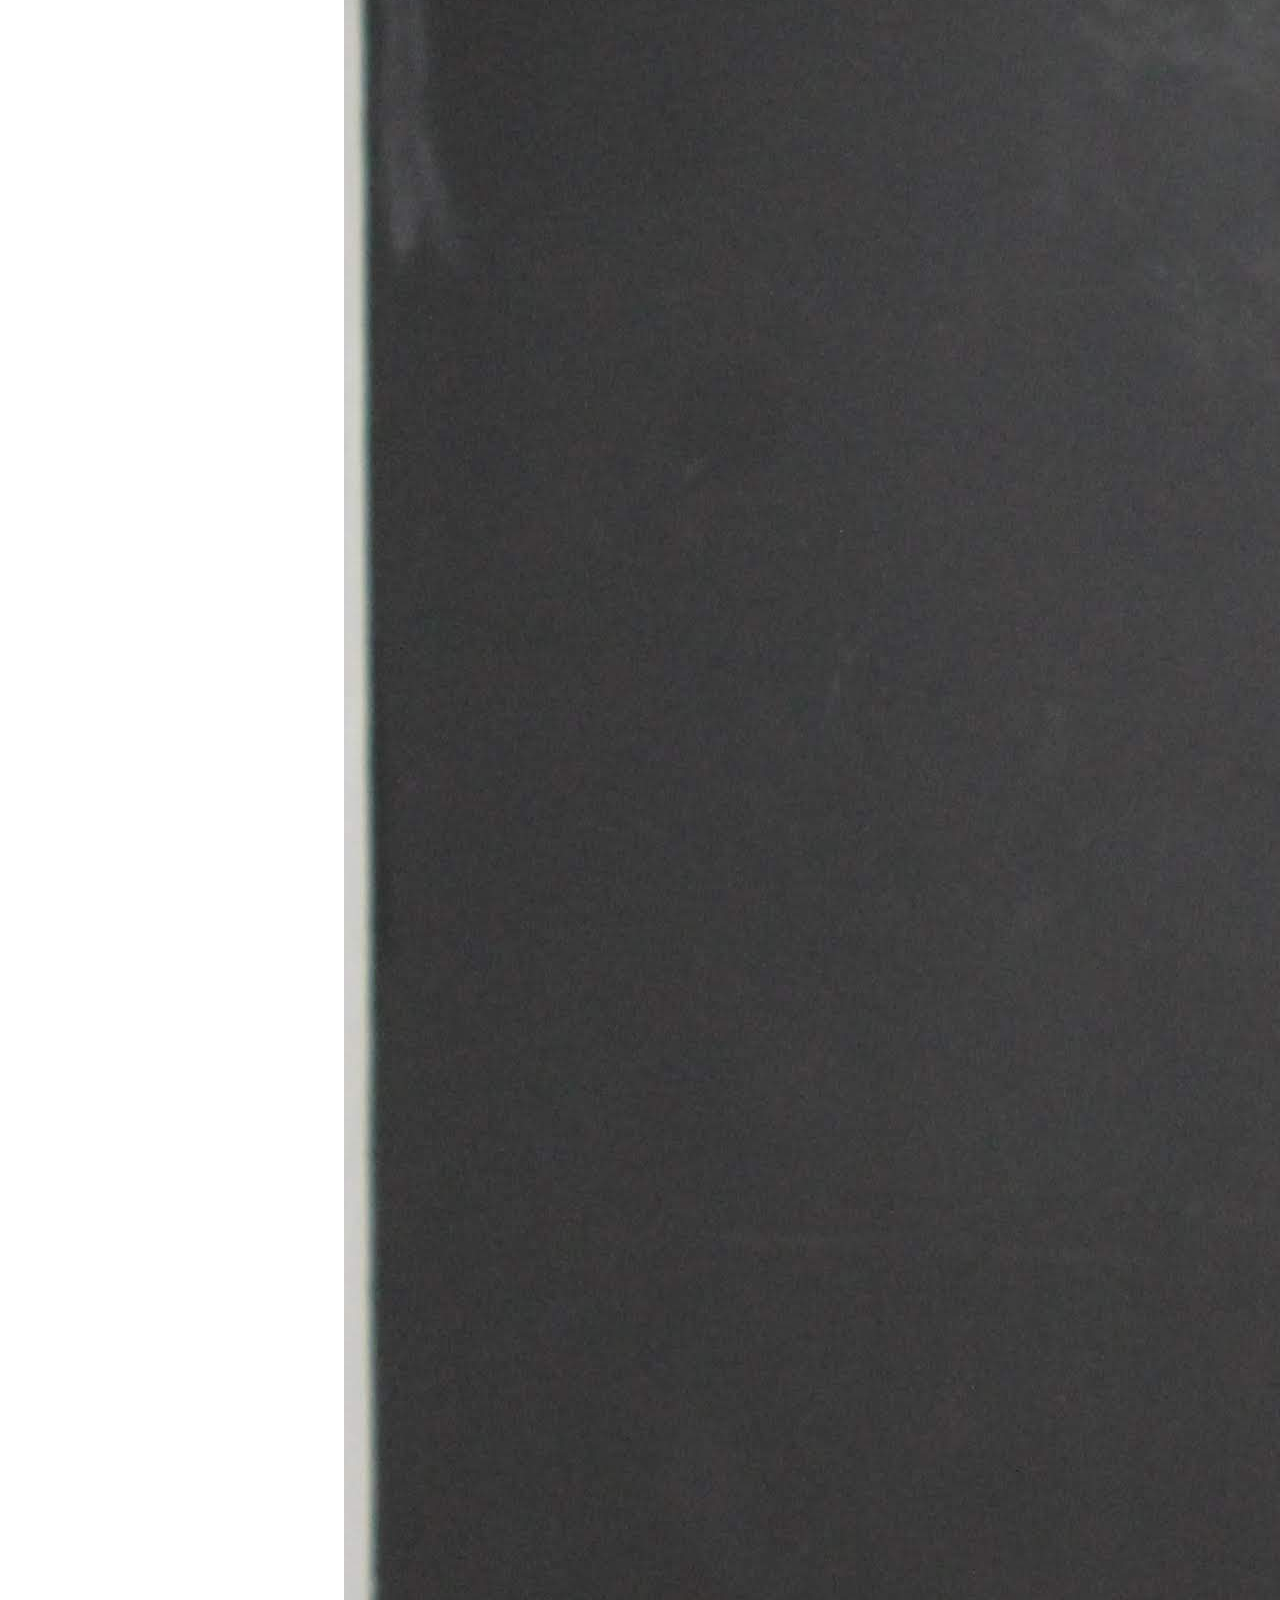
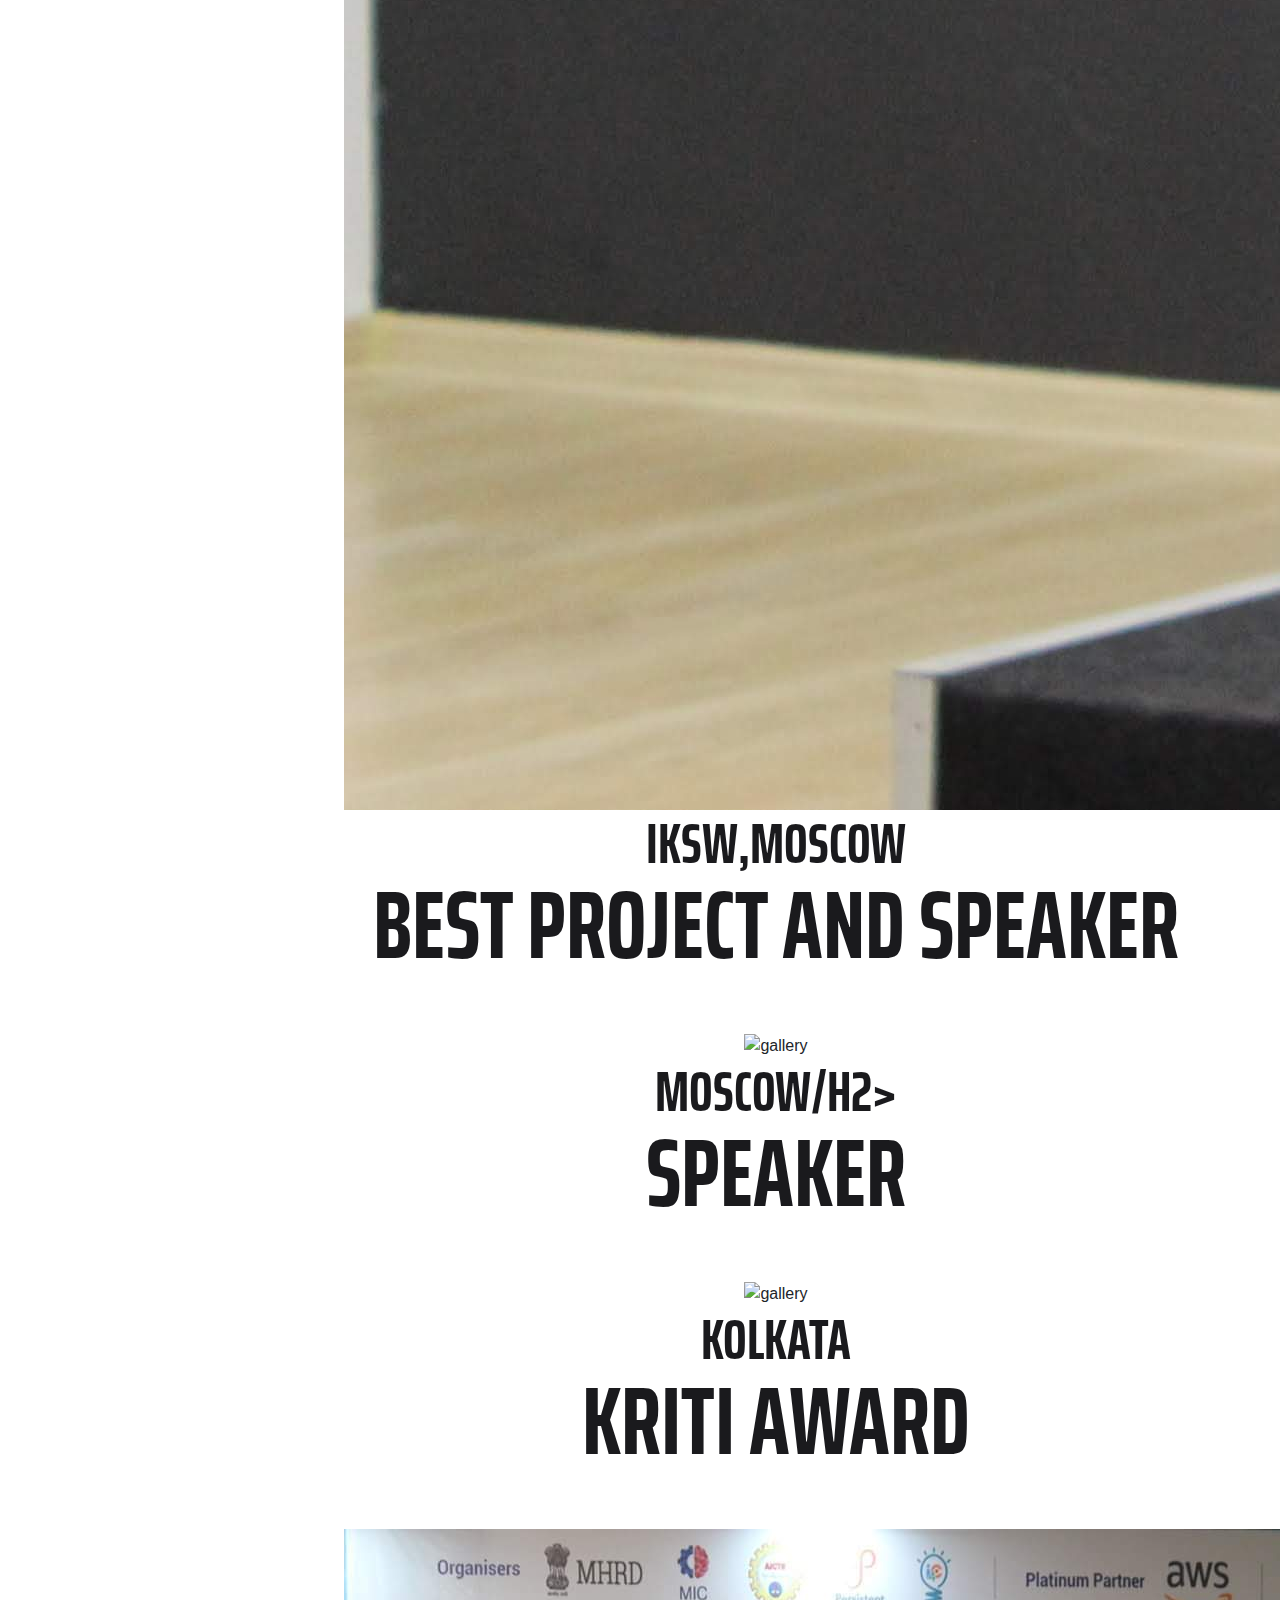
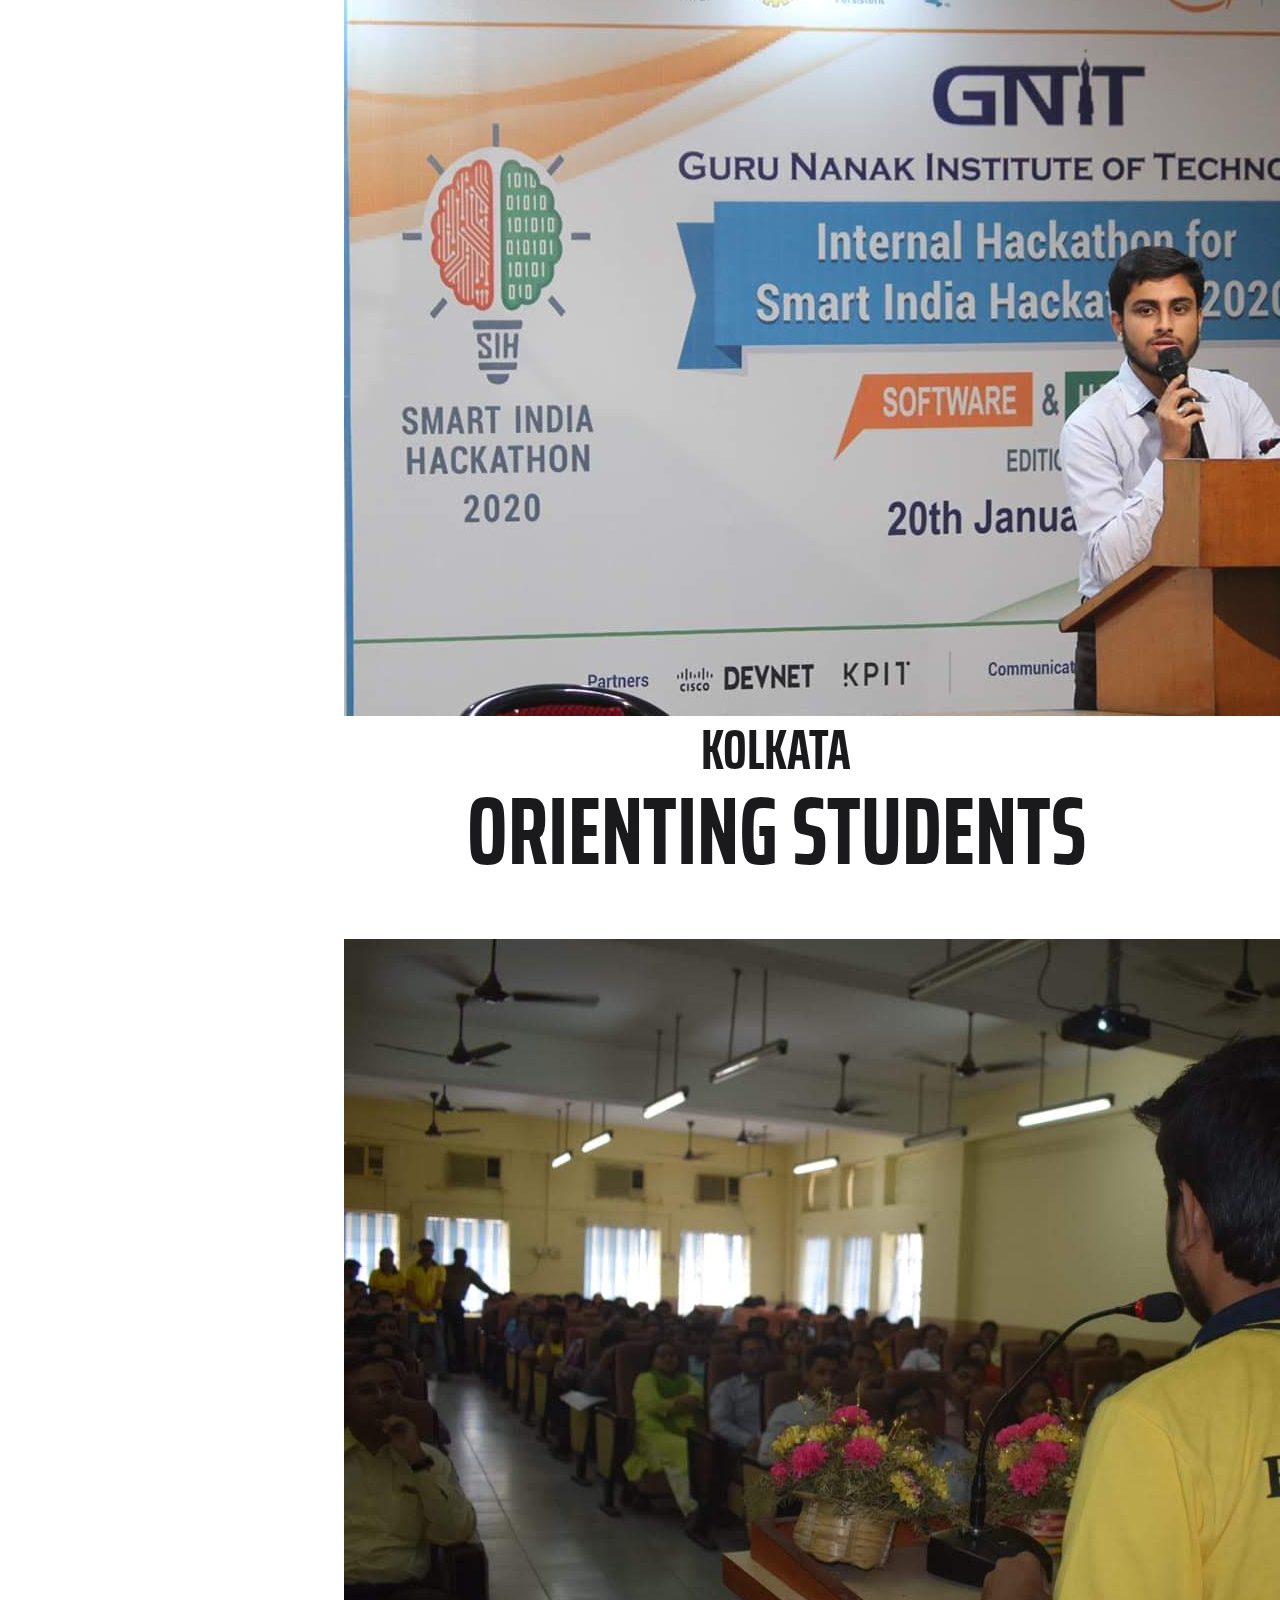
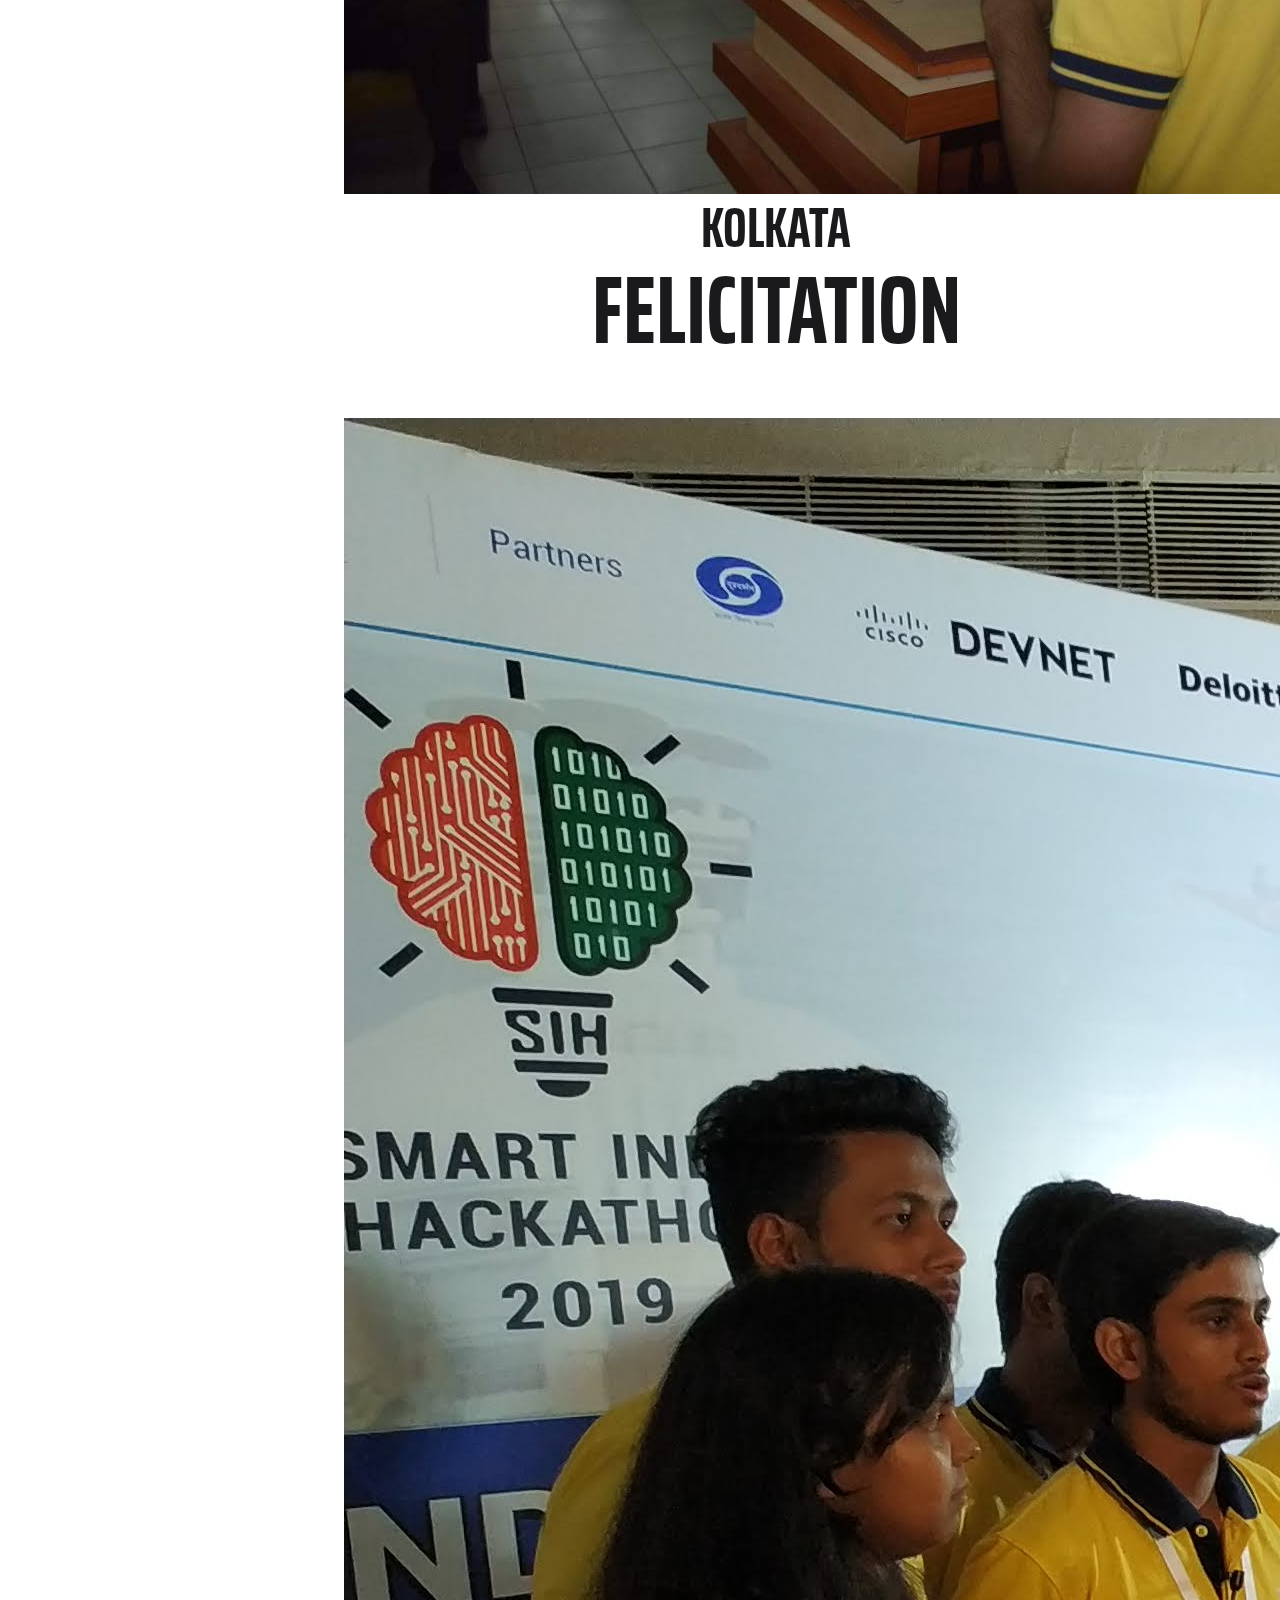
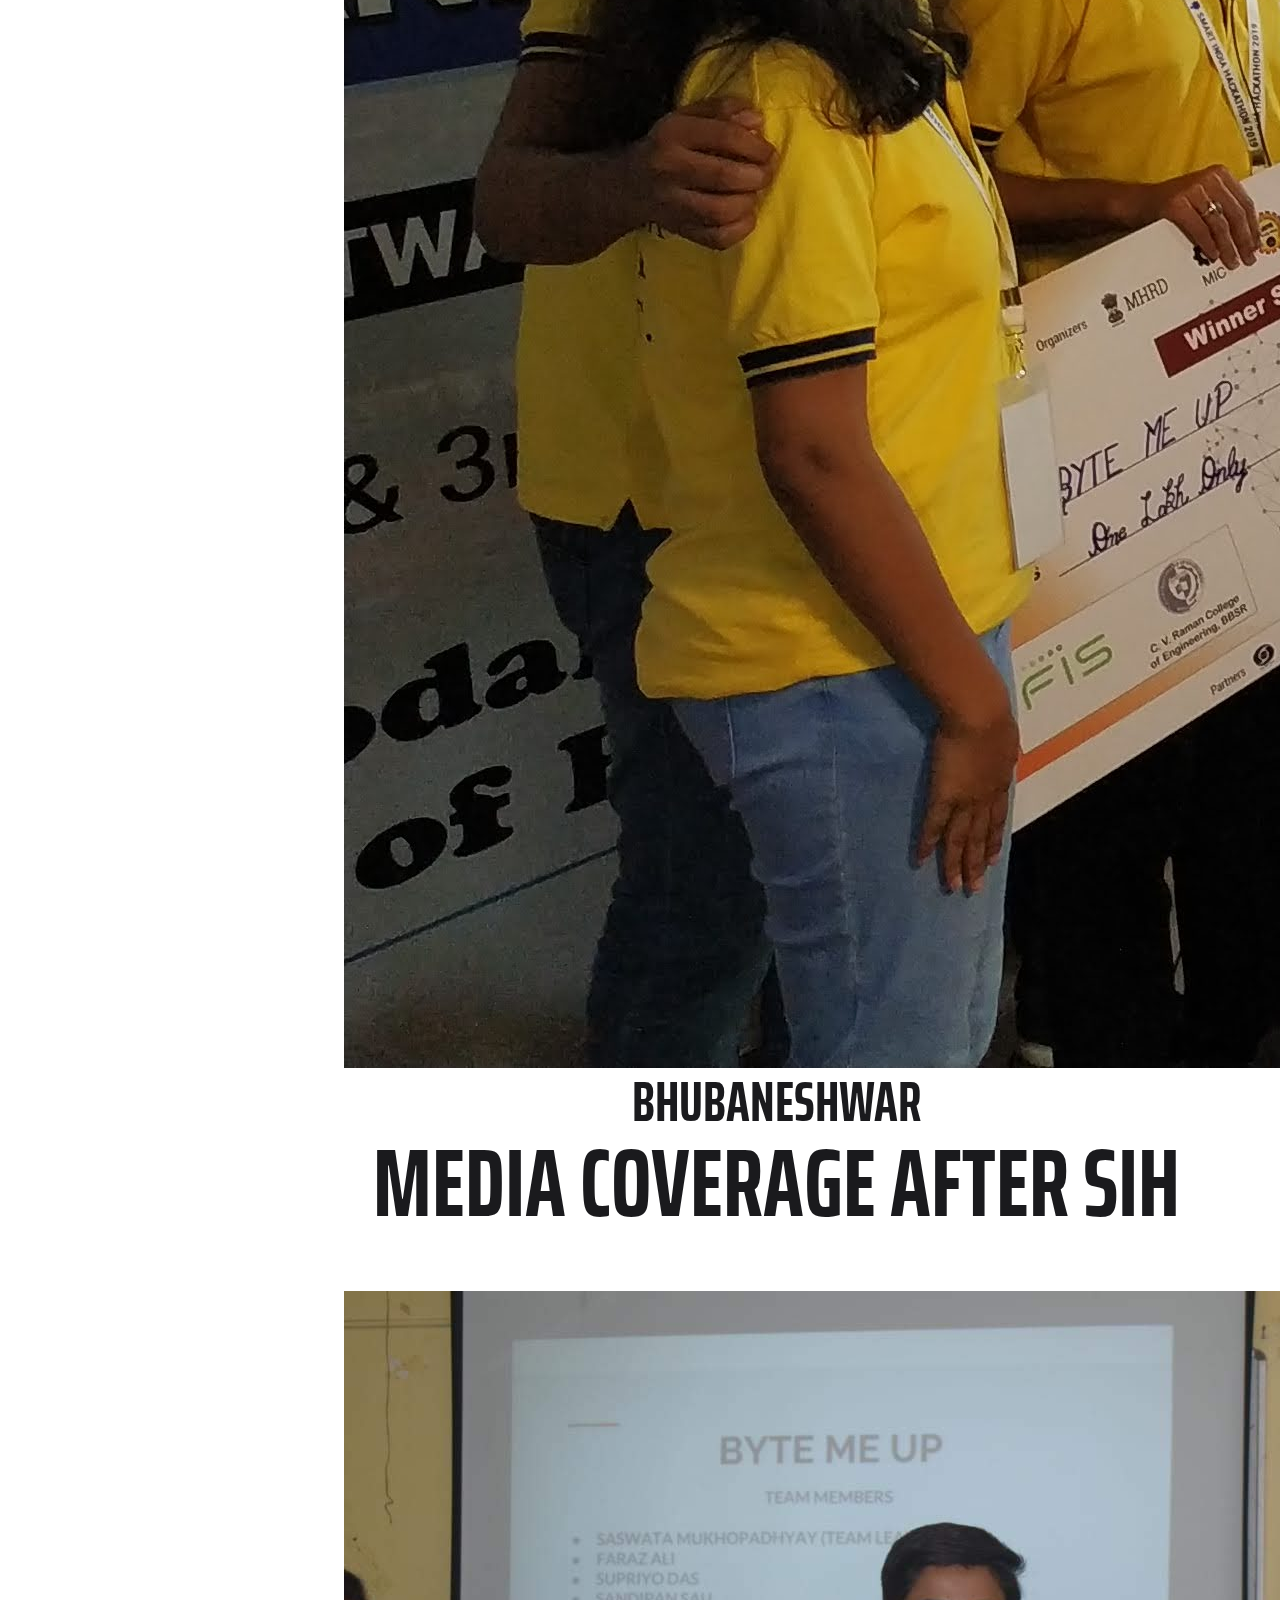
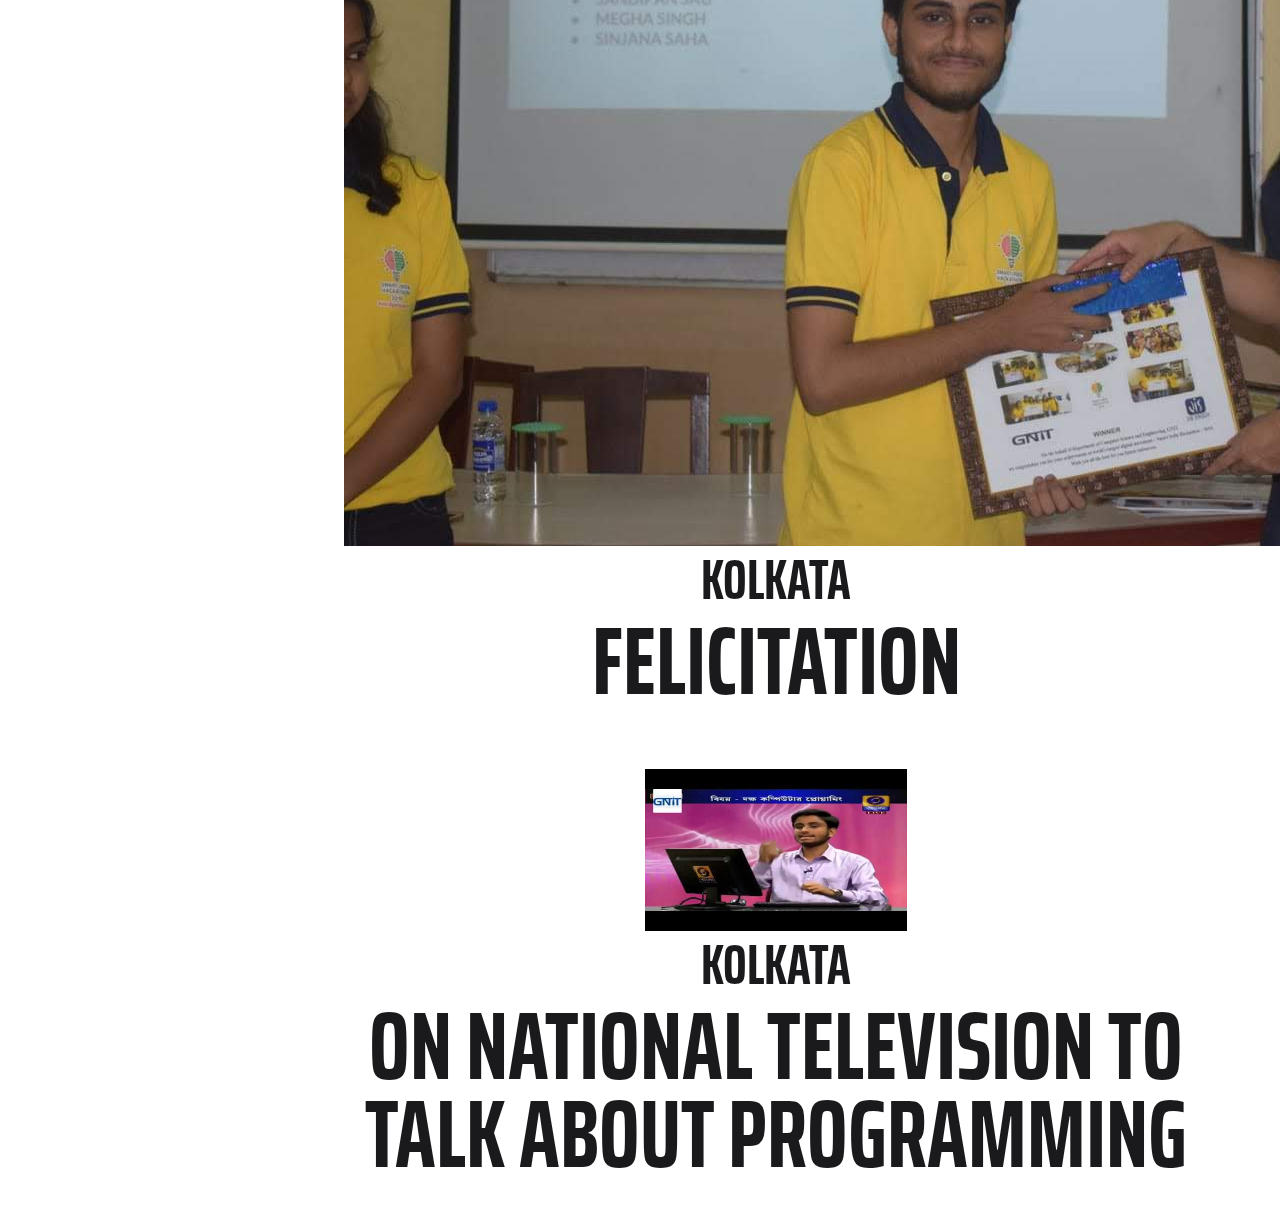
==== commit c1cf7972: "Update index.html" ====
--- a/index.html
+++ b/index.html
@@ -68,7 +68,7 @@
 <section class="resume-section p-3 p-lg-5 d-flex align-items-center" id="about">
 <div class="w-100">
 <h1 class="mb-0">Saswata
-<span class="text-primary">is alive</span>
+<span class="text-primary">Mukhopadhyay</span>
 </h1>
 <div class="subheading mb-5">Dhakuria,Kolkata,West Bengal · +91 7980 236 982 ·
 <a href="mailto:saswata032@gmail.com">saswata032@gmail.com</a>
